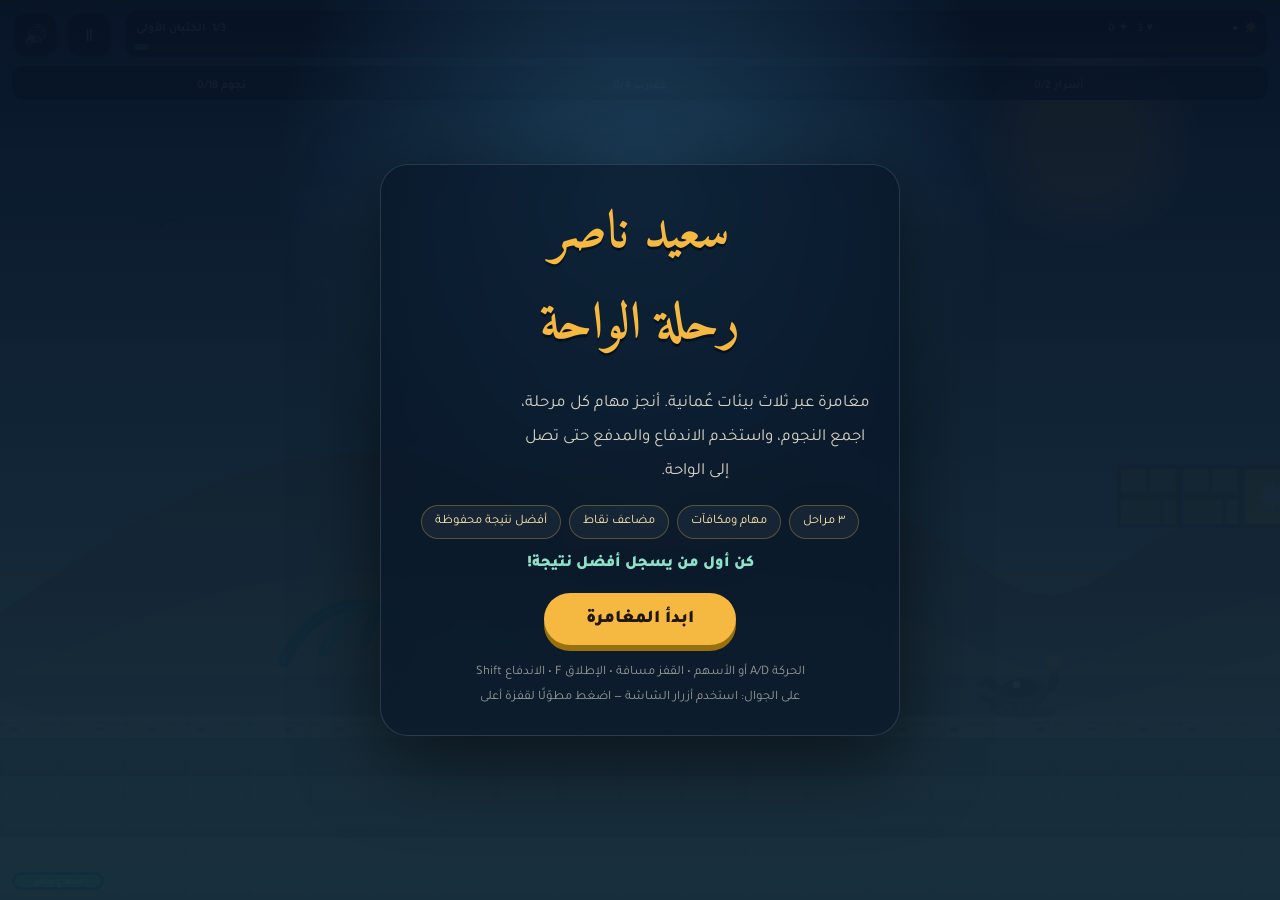
==== index.html @ aca85de4 "Add Saeed Oasis browser game" ====
<!DOCTYPE html>
<html lang="ar" dir="rtl">
<head>
<meta charset="utf-8">
<meta name="viewport" content="width=device-width, initial-scale=1, maximum-scale=1, user-scalable=no, viewport-fit=cover">
<title>سعيد ناصر — رحلة الواحة</title>
<link rel="preconnect" href="https://fonts.googleapis.com">
<link rel="preconnect" href="https://fonts.gstatic.com" crossorigin>
<link href="https://fonts.googleapis.com/css2?family=Amiri:wght@700&family=Tajawal:wght@400;700;900&display=swap" rel="stylesheet">
<style>
  :root{ --ink:#101A33; --gold:#F5B841; --mint:#3FA796; --paper:#F6ECD8; --glass:#0b1930d9; }
  *{box-sizing:border-box;-webkit-tap-highlight-color:transparent;margin:0;padding:0}
  html,body{height:100%;overflow:hidden;background:#070C1A}
  body{font-family:'Tajawal',system-ui,sans-serif;color:var(--paper);user-select:none;touch-action:none}
  #wrap{position:fixed;inset:0}
  canvas{display:block;width:100%;height:100%}

  /* ——— أزرار التحكم فوق الشاشة ——— */
  .pad{position:absolute;inset:auto 0 0 0;height:116px;padding:0 14px max(4px,env(safe-area-inset-bottom));
       display:flex;align-items:center;justify-content:space-between;pointer-events:none}
  .key{pointer-events:auto;width:66px;height:66px;border-radius:50%;
       border:2px solid #ffffff38;background:linear-gradient(145deg,#253453df,#111b32df);backdrop-filter:blur(10px);
       color:var(--paper);font-size:28px;font-weight:900;
       display:flex;align-items:center;justify-content:center;box-shadow:0 6px 0 #0b1226aa}
  .dpad{display:flex;gap:9px;align-items:center}
  .key.jump{width:76px;background:linear-gradient(145deg,#328d78df,#164d46df);font-size:16px}
  .key.fire{background:linear-gradient(145deg,#a94c3fdf,#61251fdf);font-size:22px}
  .key.dash{width:58px;height:58px;background:linear-gradient(145deg,#456faadf,#243a67df);font-size:14px}
  .key.exit{display:none;position:absolute;right:16px;bottom:118px;width:82px;height:46px;
            border-radius:14px;background:#3A2E5Fdd;font-size:16px;font-weight:900}
  .key.exit.show{display:flex}
  .key.on{background:var(--gold);color:#20160A;transform:translateY(4px);box-shadow:none}
  @media (min-width:820px) and (pointer:fine){ .pad{display:none} }

  /* ——— زر الصوت ——— */
  #sound,#pause{position:absolute;top:12px;left:12px;right:auto;z-index:4;
         pointer-events:auto;width:46px;height:46px;border-radius:14px;border:2px solid #ffffff2e;
         background:var(--glass);backdrop-filter:blur(10px);color:var(--paper);font-size:20px;display:flex;align-items:center;justify-content:center}
  #pause{left:66px;font-size:17px}

  /* ——— الشاشات ——— */
  .screen{position:absolute;inset:0;z-index:10;display:flex;flex-direction:column;align-items:center;justify-content:center;
          gap:18px;text-align:center;padding:26px;background:
          radial-gradient(circle at 50% 20%,#26567599,transparent 38%),linear-gradient(180deg,#071224f5,#132d3df7)}
  .screen.hidden{display:none}
  .screen h2{font-family:'Amiri',serif;font-size:clamp(28px,8vw,52px);color:var(--gold);text-shadow:0 3px 0 #0006}
  .screen p{font-size:clamp(14px,4vw,17px);line-height:2;opacity:.88;max-width:40ch}
  .btn{font-family:'Tajawal',sans-serif;font-weight:900;font-size:18px;background:var(--gold);color:#20160A;
       border:none;border-radius:999px;padding:15px 42px;box-shadow:0 6px 0 #99700f}
  .btn:active{transform:translateY(4px);box-shadow:0 2px 0 #99700f}
  .keys{font-size:13px;opacity:.6;line-height:1.9}
  .feature-row{display:flex;gap:8px;flex-wrap:wrap;justify-content:center;max-width:560px}
  .feature{padding:8px 13px;border:1px solid #f5b8414d;background:#ffffff0c;border-radius:999px;font-size:13px;color:#ffe7ad}
  .best{font-weight:900;color:#8de2c7;min-height:22px}
  .screen-card{width:min(92vw,520px);padding:24px;border:1px solid #ffffff20;border-radius:28px;background:#0715269c;box-shadow:0 24px 80px #0008;backdrop-filter:blur(12px)}
  .screen-card>*+*{margin-top:16px}
  @media(max-width:520px){.key{width:60px;height:60px}.key.jump{width:67px}.key.dash{width:51px;height:51px}.dpad{gap:6px}}
</style>
</head>
<body>
<div id="wrap">
  <canvas id="game"></canvas>

  <button id="sound" aria-label="كتم الصوت">🔊</button>
  <button id="pause" aria-label="إيقاف مؤقت">Ⅱ</button>

  <div class="pad">
    <div class="dpad">
      <div class="key" data-k="right">▶</div>
      <div class="key" data-k="left">◀</div>
    </div>
    <div class="dpad">
      <div class="key exit" id="exitBtn">انزل</div>
      <div class="key dash" data-k="dash">اندفاع</div>
      <div class="key fire" data-k="fire">🔥</div>
      <div class="key jump" data-k="jump">قفز</div>
    </div>
  </div>

  <div class="screen" id="titleScreen">
    <div class="screen-card">
      <h2>سعيد ناصر<br>رحلة الواحة</h2>
      <p>مغامرة عبر ثلاث بيئات عُمانية. أنجز مهام كل مرحلة، اجمع النجوم، واستخدم الاندفاع والمدفع حتى تصل إلى الواحة.</p>
      <div class="feature-row"><span class="feature">٣ مراحل</span><span class="feature">مهام ومكافآت</span><span class="feature">مضاعف نقاط</span><span class="feature">أفضل نتيجة محفوظة</span></div>
      <div class="best" id="bestText"></div>
      <button class="btn" id="startBtn">ابدأ المغامرة</button>
      <div class="keys">الحركة A/D أو الأسهم • القفز مسافة • الإطلاق F • الاندفاع Shift<br>على الجوال: استخدم أزرار الشاشة — اضغط مطوّلًا لقفزة أعلى</div>
    </div>
  </div>

  <div class="screen hidden" id="msgScreen">
    <h2 id="msgTitle"></h2>
    <p id="msgText"></p>
    <button class="btn" id="msgBtn"></button>
  </div>
  <div class="screen hidden" id="pauseScreen">
    <div class="screen-card"><h2>استراحة قصيرة</h2><p>توقفت الرحلة، ولن يتحرك شيء حتى تعود.</p><button class="btn" id="resumeBtn">متابعة</button><button class="btn" id="restartBtn">إعادة المرحلة</button></div>
  </div>
</div>

<script>
(() => {
const cvs=document.getElementById('game'), ctx=cvs.getContext('2d');
const TS=32, ROWS=14, WORLD_H=ROWS*TS;      // 448
let DPR=1, CW=0, CH=0, zoom=1, viewW=800, viewH=448, offY=0, CTRL=0, gameH=0;

function resize(){
  DPR=Math.min(devicePixelRatio||1,2);
  CW=innerWidth; CH=innerHeight;
  cvs.width=Math.floor(CW*DPR); cvs.height=Math.floor(CH*DPR);
  const touch = !(matchMedia('(min-width:820px)').matches && matchMedia('(pointer:fine)').matches);
  CTRL = touch ? 112 : 0;                    // شريط أزرار التحكم أسفل الشاشة
  gameH = CH - CTRL;
  zoom=Math.min(gameH/(WORLD_H+16), Math.max(1.0, CW/620));
  viewW=CW/zoom; viewH=gameH/zoom; offY=viewH-WORLD_H;
}
addEventListener('resize',resize); addEventListener('orientationchange',()=>setTimeout(resize,200));
resize();

/* ================= بناء المراحل =================
   قواعد الوصول: من الأرض (صف 11) يمكن بلوغ منصّة سطحها في الصف 8 أو 7.
   أي منصّة في الصفوف 6 فأعلى تُوضع فوق منصّة أدنى تعمل كدرجة.        */
function makeLevel(width, build){
  const g=[]; for(let r=0;r<ROWS;r++) g.push(new Array(width).fill(' '));
  const a={
    ground(x1,x2,top=11){for(let x=x1;x<=x2;x++)for(let y=top;y<ROWS;y++)g[y][x]='X';},
    row(x1,x2,y,c='P'){for(let x=x1;x<=x2;x++)g[y][x]=c;},
    bricks(x1,x2,y){for(let x=x1;x<=x2;x++)g[y][x]='B';},
    mystery(x,y){g[y][x]='Q';},
    coins(x1,x2,y){for(let x=x1;x<=x2;x++)g[y][x]='C';},
    coin(x,y){g[y][x]='C';}, star(x,y){g[y][x]='?';},
    enemy(x,y){g[y][x]='S';}, palm(x,y){g[y][x]='V';},
    block(x,y,c='P'){g[y][x]=c;},
    check(x,y=10){g[y][x]='K';},
    barrier(x,top=6,bot=10){for(let y=top;y<=bot;y++)g[y][x]='W';},
    steps(x,n,dir=1){for(let i=0;i<n;i++)for(let y=10-i;y<=10;y++)g[y][x+i*dir]='P';}
  };
  build(a);
  return g.map(r=>r.join(''));
}
const LEVELS=[];

/* المرحلة ١ — الكثبان الأولى */
LEVELS.push({name:'الكثبان الأولى',sky:['#2B5F8A','#79A9C4','#E9C784'],night:false,data:makeLevel(150,a=>{
  a.ground(0,26); a.ground(30,58); a.ground(62,92); a.ground(96,149);
  a.palm(6,10); a.palm(35,10); a.palm(70,10); a.palm(120,10);
  a.row(9,11,8); a.coins(9,11,7); a.star(10,7);
  a.enemy(16,10); a.enemy(22,10);
  a.coins(27,29,8);
  a.row(38,41,8); a.coins(38,41,7);
  a.row(39,40,5); a.star(39,4); a.coin(40,4);        // فوق المنصّة السفلى
  a.enemy(46,10); a.enemy(53,10);
  a.row(48,50,9); a.coins(48,50,8);
  a.coins(59,61,8);
  a.row(66,68,8); a.coins(66,68,7);
  a.row(72,75,7); a.coins(72,75,6); a.star(74,6);
  a.enemy(79,10); a.enemy(85,10); a.enemy(89,10);
  a.row(81,83,9); a.coins(81,83,8);
  a.coins(93,95,8);
  a.row(100,103,8); a.coins(100,103,7); a.star(102,7);
  a.enemy(108,10); a.enemy(115,10);
  a.row(110,113,7); a.coins(110,113,6);
  a.steps(120,5); a.coins(126,130,7);
  a.enemy(133,10);
  // مربعات قابلة للتفجير ومربعات المفاجآت
  a.bricks(18,19,7); a.mystery(20,7); a.bricks(21,21,7);
  a.mystery(32,7);
  a.bricks(56,57,7); a.mystery(58,7);
  a.mystery(77,7); a.bricks(78,79,7);
  a.bricks(97,98,7); a.mystery(99,7);
  a.mystery(117,7);
  a.bricks(135,136,7); a.mystery(137,7);
  a.check(50); a.check(105);
  a.barrier(44); a.barrier(88);
  a.block(140,10,'F');
})});

/* المرحلة ٢ — سوق الفوانيس */
LEVELS.push({name:'سوق الفوانيس',sky:['#7A3B6A','#C4643F','#F0C489'],night:false,data:makeLevel(160,a=>{
  a.ground(0,20); a.ground(25,40); a.ground(45,53); a.ground(57,78);
  a.ground(83,110); a.ground(115,159);
  a.palm(4,10); a.palm(60,10); a.palm(100,10); a.palm(140,10);
  a.row(6,8,8); a.coins(6,8,7); a.star(7,7);
  a.enemy(13,10); a.enemy(18,10);
  a.row(21,24,8); a.coins(21,24,7);
  a.enemy(30,10); a.enemy(36,10);
  a.row(31,34,8); a.coins(31,34,7);
  a.row(32,33,5); a.star(32,4); a.coin(33,4);
  a.row(41,44,8); a.coins(41,44,7);
  a.enemy(48,10);
  a.row(54,56,8); a.coins(54,56,7);
  a.enemy(61,10); a.enemy(67,10); a.enemy(74,10);
  a.row(63,65,9); a.coins(63,65,8);
  a.row(69,72,7); a.coins(69,72,6); a.star(71,6);
  a.row(79,82,8); a.coins(79,82,7);
  a.enemy(88,10); a.enemy(96,10); a.enemy(104,10);
  a.steps(90,4); a.coins(94,98,7);
  a.row(100,103,7); a.coins(100,103,6);
  a.row(111,114,8); a.coins(111,114,7); a.star(113,7);
  a.enemy(122,10); a.enemy(130,10); a.enemy(138,10);
  a.row(125,128,7); a.coins(125,128,6);
  a.row(133,135,9); a.coins(133,135,8);
  a.steps(142,6); 
  a.bricks(10,11,7); a.mystery(12,7);
  a.mystery(27,7); a.bricks(28,29,7);
  a.bricks(50,51,7); a.mystery(52,7);
  a.mystery(76,7); a.bricks(77,78,7);
  a.bricks(85,86,7); a.mystery(87,7); a.bricks(88,88,7);
  a.mystery(108,7);
  a.bricks(118,119,7); a.mystery(120,7);
  a.mystery(136,7);
  a.check(50); a.check(100);
  a.barrier(17); a.barrier(73); a.barrier(119);
  a.block(152,10,'F');
})});

/* المرحلة ٣ — ليل النجوم */
LEVELS.push({name:'ليل النجوم',sky:['#0E1B3C','#25406E','#4C6E9B'],night:true,data:makeLevel(170,a=>{
  a.ground(0,16); a.ground(21,31); a.ground(36,44); a.ground(48,55);
  a.ground(60,80); a.ground(85,100); a.ground(105,126); a.ground(131,169);
  a.palm(3,10); a.palm(65,10); a.palm(150,10);
  a.row(5,7,8); a.coins(5,7,7); a.star(6,7);
  a.enemy(11,10); a.enemy(14,10);
  a.row(17,20,8); a.coins(17,20,7);
  a.enemy(26,10);
  a.row(32,35,8); a.coins(32,35,7);
  a.row(33,34,5); a.star(33,4); a.coin(34,4);
  a.enemy(39,10); a.enemy(42,10);
  a.row(45,47,8); a.coins(45,47,7);
  a.row(56,59,8); a.coins(56,59,7);
  a.enemy(63,10); a.enemy(70,10); a.enemy(76,10);
  a.row(66,69,7); a.coins(66,69,6); a.star(68,6);
  a.row(72,74,9); a.coins(72,74,8);
  a.row(81,84,8); a.coins(81,84,7);
  a.enemy(89,10); a.enemy(96,10);
  a.row(91,94,7); a.coins(91,94,6); a.star(92,6);
  a.row(101,104,8); a.coins(101,104,7);
  a.enemy(109,10); a.enemy(117,10); a.enemy(123,10);
  a.steps(111,5); a.coins(116,121,7);
  a.row(127,130,8); a.coins(127,130,7); a.star(129,7);
  a.enemy(135,10); a.enemy(142,10); a.enemy(149,10); a.enemy(156,10);
  a.row(137,140,7); a.coins(137,140,6);
  a.row(144,146,9); a.coins(144,146,8);
  a.steps(151,7); 
  a.bricks(8,9,7); a.mystery(10,7);
  a.mystery(23,7); a.bricks(24,25,7);
  a.bricks(37,38,7); a.mystery(39,7);
  a.mystery(52,7);
  a.bricks(61,62,7); a.mystery(63,7); a.bricks(64,64,7);
  a.mystery(87,7); a.bricks(88,89,7);
  a.bricks(107,108,7); a.mystery(109,7);
  a.mystery(133,7); a.bricks(134,135,7);
  a.check(78); a.check(120);
  a.barrier(13); a.barrier(75); a.barrier(126,7,10); a.barrier(147);
  a.block(163,10,'F');
})});

/* ================= الحالة ================= */
let savedBest=0; try{savedBest=Number(localStorage.getItem('saeedOasisBest')||0)}catch(e){}
const state={levelIndex:0,stars:0,score:0,best:savedBest,lives:3,running:false,paused:false,level:null,map:[],mapW:0,cam:0,t:0,shake:0,spawn:null,combo:1,comboT:0,levelCoins:0,enemiesBeat:0,boxesOpened:0,levelStart:0,flash:'',flashT:0};
const player={x:64,y:288,w:20,h:28,vx:0,vy:0,onGround:false,face:1,anim:0,dead:false,win:false,winT:0,invuln:0,power:0,dashCd:0,dashT:0};
let enemies=[],coins=[],flag=null,particles=[],items=[],bullets=[],cars=[],checkpoints=[];
const keys={left:false,right:false,jump:false,fire:false,dash:false}; let jumpHeld=false;

const MISSIONS=[
  {coins:18,enemies:4,boxes:2},
  {coins:22,enemies:6,boxes:3},
  {coins:26,enemies:8,boxes:3}
];
function addPoints(base,label,x=player.x,y=player.y){
  state.combo=state.comboT>0?Math.min(5,state.combo+1):1;
  state.comboT=135;
  const gained=base*state.combo; state.score+=gained; state.best=Math.max(state.best,state.score);
  state.flash='+'+gained+(state.combo>1?'  ×'+state.combo:'')+(label?'  '+label:'');state.flashT=65;
  const col=state.combo>=4?'#8de2c7':'#ffe19a';
  for(let i=0;i<5;i++)particles.push({x,y,vx:(Math.random()-.5)*2.5,vy:-Math.random()*2-1,life:30,col,size:3});
}
function saveBest(){try{localStorage.setItem('saeedOasisBest',String(state.best))}catch(e){} document.getElementById('bestText').textContent=state.best?'أفضل نتيجة: '+state.best.toLocaleString('ar-OM')+' نقطة':'كن أول من يسجل أفضل نتيجة!';}

function loadLevel(i){
  const L=LEVELS[i]; state.level=L;
  if(!state.spawn){state.levelCoins=0;state.enemiesBeat=0;state.boxesOpened=0;state.levelStart=state.t;}
  state.map=L.data.map(r=>r.split('')); state.mapW=state.map[0].length;
  enemies=[];coins=[];particles=[];items=[];bullets=[];cars=[];checkpoints=[];flag=null;
  for(let y=0;y<ROWS;y++)for(let x=0;x<state.mapW;x++){
    const c=state.map[y][x];
    if(c==='C'||c==='?'){coins.push({x:x*TS+16,y:y*TS+16,got:false,ph:Math.random()*6,big:c==='?'});state.map[y][x]=' ';}
    else if(c==='S'){enemies.push({x:x*TS+4,y:y*TS+8,w:24,h:22,vx:-0.85,alive:true,squash:0,ph:Math.random()*6});state.map[y][x]=' ';}
    else if(c==='F'){flag={x:x*TS,y:y*TS};state.map[y][x]=' ';}
    else if(c==='K'){checkpoints.push({x:x*TS,y:y*TS,on:false,ph:0});state.map[y][x]=' ';}
  }
  const sp = state.spawn;
  player.x = sp ? sp.x : 64;
  player.y = sp ? sp.y : 9*TS;
  if(sp) checkpoints.forEach(c=>{ if(c.x<=sp.x) c.on=true; });
  player.vx=0;player.vy=0;player.dead=false;player.win=false;player.invuln=70;
  player.power=0;player.w=20;player.h=28;player.riding=null;player.shootCd=0;player.dashCd=0;player.dashT=0;
  state.cam=Math.max(0,Math.min(state.mapW*TS-viewW, player.x-viewW*0.4)); music.setMood(i);
}

function solidAt(px,py){
  const tx=Math.floor(px/TS), ty=Math.floor(py/TS);
  if(ty<0||ty>=ROWS) return false;
  if(tx<0||tx>=state.mapW) return true;
  const c=state.map[ty][tx]; return c==='X'||c==='P'||c==='B'||c==='Q'||c==='U'||c==='W';
}
function rectSolid(x,y,w,h){
  return [[x,y],[x+w,y],[x,y+h],[x+w,y+h],[x+w/2,y],[x+w/2,y+h],[x,y+h/2],[x+w,y+h/2]]
    .some(p=>solidAt(p[0],p[1]));
}

/* ================= الفيزياء (قفزة أقوى) ================= */
const GRAV=0.58, MAXFALL=13, ACC=0.6, MAXV=4.3, FRICT=0.82, JUMP=-13.2, COYOTE=7;
let coyote=0, jumpBuf=0;

function headBump(){
  const ty=Math.floor((player.y-2)/TS);
  if(ty<0)return;
  const cx=player.x+player.w/2;
  const cand=[Math.floor(cx/TS),Math.floor((player.x+2)/TS),Math.floor((player.x+player.w-2)/TS)];
  const seen=new Set();
  cand.forEach(tx=>{
    if(tx<0||tx>=state.mapW||seen.has(tx))return; seen.add(tx);
    const c=state.map[ty][tx];
    if(c==='B') breakBrick(tx,ty);
    else if(c==='Q') openMystery(tx,ty);
  });
}
function breakBrick(tx,ty){
  state.map[ty][tx]=' ';
  state.stars+=1; state.shake=7; addPoints(35,'كسر جدار',tx*TS+16,ty*TS+16);
  const px=tx*TS+16, py=ty*TS+16;
  for(let i=0;i<16;i++)particles.push({
    x:px+(Math.random()-.5)*22, y:py+(Math.random()-.5)*22,
    vx:(Math.random()-.5)*6, vy:-Math.random()*5-1, life:34,
    col:['#E9C784','#C98F4E','#B4623C','#FFF0B8'][i%4], size:i%3?4:6
  });
  sfx(220,0.09,'square',0.06); setTimeout(()=>sfx(130,0.12,'sawtooth',0.05),40);
}
const GIFTS=['tree','tree','life','car','stars','shield'];
function openMystery(tx,ty){
  state.map[ty][tx]='U';
  state.shake=5;state.boxesOpened++;addPoints(90,'صندوق سري',tx*TS+16,ty*TS);
  const px=tx*TS, py=ty*TS;
  for(let i=0;i<10;i++)particles.push({x:px+16,y:py,vx:(Math.random()-.5)*4,vy:-Math.random()*3-1,life:26,col:'#FFF0B8',size:4});
  const kind = player.power===0 && Math.random()<0.5 ? 'tree' : GIFTS[Math.floor(Math.random()*GIFTS.length)];
  if(kind==='stars'){
    state.stars+=5;
    for(let i=0;i<10;i++)particles.push({x:px+16,y:py,vx:(Math.random()-.5)*5,vy:-Math.random()*5-2,life:36,col:'#F5B841',size:5});
    sfx(980,0.1,'triangle',0.06);
  } else if(kind==='car'){
    cars.push({x:px-12,y:py-44,w:56,h:34,vx:0,vy:-2,onGround:false,face:1,wheel:0,cool:24});
    sfx(300,0.1,'sawtooth',0.06); setTimeout(()=>sfx(420,0.16,'sawtooth',0.05),110);
  } else {
    items.push({kind,x:px+4,y:py-4,w:24,h:26,vx:kind==='tree'?1.1:0,vy:-3,rise:16,ph:0});
    sfx(700,0.12,'triangle',0.06); setTimeout(()=>sfx(1040,0.14,'triangle',0.05),110);
  }
}
function updateItems(){
  items.forEach(it=>{
    it.ph+=0.12;
    if(it.rise>0){ it.y-=1.4; it.rise-=1.4; return; }      // يخرج من المربع
    if(it.kind==='tree'){
      it.vy=Math.min(it.vy+GRAV,MAXFALL); it.x+=it.vx;
      if(rectSolid(it.x,it.y,it.w,it.h)){it.x-=it.vx;it.vx*=-1;}
      it.y+=it.vy;
      if(rectSolid(it.x,it.y,it.w,it.h)){const d=Math.sign(it.vy)||1;
        while(rectSolid(it.x,it.y,it.w,it.h))it.y-=d*0.5; it.vy=0;}
    } else { it.y+=Math.sin(it.ph)*0.6; }                   // يطفو
    if(player.x<it.x+it.w&&player.x+player.w>it.x&&player.y<it.y+it.h&&player.y+player.h>it.y){
      it.dead=true; collect(it.kind);
    }
    if(it.y>WORLD_H+80) it.dead=true;
  });
  items=items.filter(i=>!i.dead);
}
function collect(kind){
  if(kind==='tree'){
    if(player.power===0){ player.y-=8; player.h=34; player.w=22; }
    player.power=1; state.stars+=3;addPoints(120,'قوة النخلة');
    sfx(523,.09,'triangle',.06);setTimeout(()=>sfx(784,.09,'triangle',.06),90);setTimeout(()=>sfx(1046,.16,'triangle',.06),180);
  } else if(kind==='life'){
    state.lives++; state.stars+=3;addPoints(160,'حياة إضافية');
    sfx(880,.12,'triangle',.06);setTimeout(()=>sfx(1170,.2,'triangle',.06),120);
  } else if(kind==='shield'){
    player.invuln=420; state.stars+=3;addPoints(140,'درع النجمة');
    sfx(660,.1,'square',.05);setTimeout(()=>sfx(990,.18,'square',.05),100);
  }
  for(let i=0;i<14;i++)particles.push({x:player.x+player.w/2,y:player.y,vx:(Math.random()-.5)*5,vy:-Math.random()*4-1,life:34,col:'#3FA796',size:5});
}
/* ---- إطلاق النار والمدفع ---- */
const CHARGE_START=22, CHARGE_FULL=50;
function handleShoot(){
  if(player.shootCd>0)player.shootCd--;
  if(!keys.fire){ player.hold=0; return; }
  player.hold=(player.hold||0)+1;

  if(player.hold>=CHARGE_START){                  // شحن المدفع
    if(state.t%3===0){
      const a=Math.random()*6.28, r=26-((player.hold-CHARGE_START)/(CHARGE_FULL-CHARGE_START))*18;
      particles.push({x:player.x+10+Math.cos(a)*r,y:player.y+14+Math.sin(a)*r,
        vx:-Math.cos(a)*1.2,vy:-Math.sin(a)*1.2,life:14,col:'#FFD98A',size:4});
    }
    if(player.hold===CHARGE_FULL){
      const d=player.face;
      bullets.push({x:player.x+10+d*16,y:player.y+(player.riding?14:12),vx:d*7,vy:0,type:'cannon',life:120,ph:0});
      player.hold=0; player.shootCd=10; state.shake=8;
      sfx(120,0.18,'sawtooth',0.08); setTimeout(()=>sfx(70,0.24,'square',0.06),60);
      if(!player.riding) player.vx-=d*2.2;         // ارتداد
    }
    return;
  }
  if(player.shootCd>0)return;
  const d=player.face;
  if(player.riding){
    player.shootCd=9;
    bullets.push({x:player.x+10+d*30,y:player.y+16,vx:d*9.5,vy:0,type:'bolt',life:70,ph:0});
    sfx(520,0.06,'square',0.05);
  } else {
    player.shootCd=player.power>0?13:20;
    bullets.push({x:player.x+10+d*12,y:player.y+10,vx:d*6.2,vy:-2.2,type:'seed',life:120,bounce:3,ph:0});
    sfx(760,0.06,'square',0.045);
  }
}
function explode(cx,cy,R=74){
  state.shake=14;
  for(let i=0;i<26;i++){
    const a=Math.random()*6.28, s=Math.random()*7+1;
    particles.push({x:cx,y:cy,vx:Math.cos(a)*s,vy:Math.sin(a)*s-1,life:34,
      col:['#FFF0B8','#F5B841','#E8574A','#8E5A34'][i%4],size:i%3?5:8});
  }
  const t0=Math.floor((cx-R)/TS), t1=Math.floor((cx+R)/TS);
  const r0=Math.floor((cy-R)/TS), r1=Math.floor((cy+R)/TS);
  for(let ty=Math.max(0,r0);ty<=Math.min(ROWS-1,r1);ty++)
    for(let tx=Math.max(0,t0);tx<=Math.min(state.mapW-1,t1);tx++){
      const c=state.map[ty][tx];
      if(c!=='B'&&c!=='W')continue;
      if(Math.hypot(tx*TS+16-cx,ty*TS+16-cy)>R)continue;
      state.map[ty][tx]=' '; state.stars+=1;
      for(let i=0;i<7;i++)particles.push({x:tx*TS+16,y:ty*TS+16,vx:(Math.random()-.5)*6,vy:-Math.random()*5,
        life:30,col:c==='W'?'#7C8AA6':'#D9A05B',size:5});
    }
  enemies.forEach(e=>{
    if(e.alive&&Math.hypot(e.x+12-cx,e.y+11-cy)<R+14){
      e.alive=false;e.squash=1;state.stars+=2;state.enemiesBeat++;addPoints(130,'إصابة دقيقة',e.x,e.y);boom(e.x+12,e.y+10,'#B4623C');
    }
  });
  sfx(90,0.3,'sawtooth',0.09);
}
function boom(x,y,col){
  for(let i=0;i<9;i++)particles.push({x,y,vx:(Math.random()-.5)*5,vy:-Math.random()*3,life:24,col,size:4});
}
function updateBullets(){
  bullets.forEach(b=>{
    b.ph+=0.3; b.life--;
    if(b.type==='seed'){
      b.vy+=0.34; b.x+=b.vx; b.y+=b.vy;
      if(solidAt(b.x,b.y+5)&&b.vy>0){ b.y-=b.vy; b.vy=-5.4; if(--b.bounce<0)b.dead=true; }
      if(solidAt(b.x+Math.sign(b.vx)*4,b.y)) b.dead=true;
    } else if(b.type==='cannon'){
      b.x+=b.vx;
      if(solidAt(b.x+Math.sign(b.vx)*8,b.y)){ b.dead=true; b.blast=true; }
    } else {
      b.x+=b.vx;
      if(solidAt(b.x,b.y)) b.dead=true;
    }
    const tx=Math.floor(b.x/TS), ty=Math.floor(b.y/TS);
    const inMap = ty>=0&&ty<ROWS&&tx>=0&&tx<state.mapW;
    if(inMap&&state.map[ty][tx]==='B'&&b.type!=='cannon'){ breakBrick(tx,ty); b.dead=true; }
    if(inMap&&state.map[ty][tx]==='W'&&b.type==='bolt'){                 // مدفع السيارة يفتّت الحاجز حجرًا حجرًا
      state.map[ty][tx]=' '; state.stars+=1; state.shake=6; b.dead=true;
      for(let i=0;i<8;i++)particles.push({x:tx*TS+16,y:ty*TS+16,vx:(Math.random()-.5)*5,vy:-Math.random()*4,life:28,col:'#7C8AA6',size:5});
      sfx(150,0.12,'sawtooth',0.06);
    }
    enemies.forEach(e=>{
      if(!e.alive)return;
      if(b.x>e.x&&b.x<e.x+e.w&&b.y>e.y&&b.y<e.y+e.h){
        if(b.type==='cannon'){ b.dead=true; b.blast=true; return; }
        e.alive=false;e.squash=1;b.dead=true;state.stars+=2;state.enemiesBeat++;addPoints(125,'صيد عقرب',e.x,e.y);
        boom(e.x+12,e.y+10,'#B4623C'); sfx(200,0.1,'sawtooth',0.05);
      }
    });
    if(b.life<=0||b.y>WORLD_H+60||b.x<state.cam-200||b.x>state.cam+viewW+200){
      b.dead=true; if(b.type==='cannon')b.blast=true;
    }
    if(b.dead){
      if(b.blast) explode(b.x,b.y);
      else boom(b.x,b.y,b.type==='bolt'?'#FFD98A':'#C98F4E');
    }
  });
  bullets=bullets.filter(b=>!b.dead);
}
function updateCheckpoints(){
  checkpoints.forEach(c=>{
    c.ph+=0.08;
    if(!c.on && Math.abs(player.x+10-(c.x+16))<26 && Math.abs(player.y-c.y)<70){
      c.on=true; state.spawn={x:c.x+4,y:c.y-6}; state.stars+=2;addPoints(180,'فانوس أمان',c.x,c.y);
      for(let i=0;i<16;i++)particles.push({x:c.x+16,y:c.y-40,vx:(Math.random()-.5)*4,vy:-Math.random()*4,life:36,col:'#F5B841',size:5});
      sfx(660,.1,'triangle',.06);setTimeout(()=>sfx(880,.16,'triangle',.06),110);
    }
  });
}

/* ---- السيارة ---- */
function updateCars(){
  cars.forEach(c=>{
    if(c.cool>0)c.cool--;
    if(player.riding===c)return;
    c.vy=Math.min(c.vy+GRAV,MAXFALL); c.y+=c.vy;
    if(rectSolid(c.x,c.y,c.w,c.h)){const d=Math.sign(c.vy)||1;
      while(rectSolid(c.x,c.y,c.w,c.h))c.y-=d*0.5; c.vy=0;}
    if(!player.riding&&c.cool<=0&&!player.dead&&
       player.x<c.x+c.w&&player.x+player.w>c.x&&player.y<c.y+c.h&&player.y+player.h>c.y){
      player.riding=c; c.cool=25; state.shake=5;
      sfx(330,.08,'square',.05);setTimeout(()=>sfx(500,.14,'square',.05),90);
    }
  });
}
function carPhysics(){
  const c=player.riding;
  if(keys.left){c.vx-=0.55;c.face=-1;}
  if(keys.right){c.vx+=0.55;c.face=1;}
  if(!keys.left&&!keys.right)c.vx*=0.9;
  c.vx=Math.max(-6.4,Math.min(6.4,c.vx));
  if(keys.jump&&!jumpHeld&&c.onGround){c.vy=-11.8;c.onGround=false;jumpHeld=true;sfx(240,.1,'sawtooth',.05);}
  if(!keys.jump)jumpHeld=false;
  c.vy=Math.min(c.vy+GRAV,MAXFALL);
  c.x+=c.vx;
  if(rectSolid(c.x,c.y,c.w,c.h)){const d=Math.sign(c.vx)||1;
    while(rectSolid(c.x,c.y,c.w,c.h))c.x-=d*0.5;c.vx=0;}
  c.y+=c.vy;c.onGround=false;
  if(rectSolid(c.x,c.y,c.w,c.h)){const d=Math.sign(c.vy)||1;
    while(rectSolid(c.x,c.y,c.w,c.h))c.y-=d*0.5; if(d>0)c.onGround=true; c.vy=0;}
  if(c.x<0)c.x=0;
  c.wheel+=c.vx*0.16;
  player.x=c.x+c.w/2-player.w/2; player.y=c.y-6; player.face=c.face; player.vx=c.vx;
  if(Math.abs(c.vx)>3&&c.onGround&&state.t%6===0)
    particles.push({x:c.x+(c.face>0?4:c.w-4),y:c.y+c.h-2,vx:-c.face*1.5,vy:-1,life:22,col:'#E9C784',size:4});
  if(c.y>WORLD_H+140){ cars=cars.filter(x=>x!==c); player.riding=null; die(); }
}
function dismount(){
  const c=player.riding; if(!c)return;
  player.riding=null; c.cool=45; c.vx=0;
  player.x=c.x+c.w/2-player.w/2; player.y=c.y-player.h-4; player.vy=-7; player.vx=0;
  sfx(420,.08,'triangle',.05);
}

function update(){
  state.t++; if(state.shake>0.4) state.shake*=0.88;
  if(state.comboT>0)state.comboT--;else state.combo=1;
  if(state.flashT>0)state.flashT--;
  if(player.dashCd>0)player.dashCd--;
  if(player.dashT>0)player.dashT--;

  if(player.dead){
    player.vy=Math.min(player.vy+GRAV,MAXFALL); player.y+=player.vy;
    if(player.y>WORLD_H+320) respawn(); return;
  }
  if(player.win){ player.anim+=0.3; if(state.t-player.winT>90) nextLevel(); return; }

  if(player.riding){ carPhysics(); }
  else {
  if(keys.left){player.vx-=ACC;player.face=-1;}
  if(keys.right){player.vx+=ACC;player.face=1;}
  if(!keys.left&&!keys.right) player.vx*=FRICT;
  player.vx=Math.max(-MAXV,Math.min(MAXV,player.vx));
  if(Math.abs(player.vx)<0.05) player.vx=0;
  if(keys.dash&&player.dashCd<=0){
    player.vx=player.face*9.2;player.dashCd=105;player.dashT=16;player.invuln=Math.max(player.invuln,20);state.shake=4;
    addPoints(30,'اندفاع');sfx(180,.12,'sawtooth',.05);
    for(let i=0;i<12;i++)particles.push({x:player.x-player.face*8,y:player.y+player.h-5,vx:-player.face*(Math.random()*4+1),vy:(Math.random()-.5)*2,life:24,col:'#e9c784',size:4});
  }

  if(keys.jump&&!jumpHeld){jumpBuf=8;jumpHeld=true;}
  if(!keys.jump){jumpHeld=false; if(player.vy<-4.5) player.vy=-4.5;}
  if(jumpBuf>0) jumpBuf--;
  if(coyote>0) coyote--;
  if(jumpBuf>0&&coyote>0){player.vy=JUMP;player.onGround=false;coyote=0;jumpBuf=0;sfx(660,0.09,'square',0.05);}

  player.vy=Math.min(player.vy+GRAV,MAXFALL);

  player.x+=player.vx;
  if(rectSolid(player.x,player.y,player.w,player.h)){
    const d=Math.sign(player.vx)||1;
    while(rectSolid(player.x,player.y,player.w,player.h)) player.x-=d*0.5;
    player.vx=0;
  }
  player.y+=player.vy; player.onGround=false;
  if(rectSolid(player.x,player.y,player.w,player.h)){
    const d=Math.sign(player.vy)||1;
    while(rectSolid(player.x,player.y,player.w,player.h)) player.y-=d*0.5;
    if(d>0){player.onGround=true;coyote=COYOTE;}
    else headBump();
    player.vy=0;
  }
  if(player.x<0)player.x=0;
  if(player.y>WORLD_H+140){die();return;}
  if(player.invuln>0)player.invuln--;
  if(Math.abs(player.vx)>0.4&&player.onGround)player.anim+=0.22; else player.anim*=0.9;
  }
  handleShoot(); updateBullets(); updateCars(); updateCheckpoints();

  coins.forEach(c=>{
    if(c.got)return; c.ph+=0.11;
    if(Math.abs(player.x+player.w/2-c.x)<24&&Math.abs(player.y+player.h/2-c.y)<28){
      c.got=true; state.stars+=c.big?5:1;state.levelCoins++;addPoints(c.big?220:55,c.big?'نجمة نادرة':'نجمة',c.x,c.y);
      for(let i=0;i<(c.big?12:6);i++)particles.push({x:c.x,y:c.y,vx:(Math.random()-.5)*3,vy:-Math.random()*3-1,life:30,col:c.big?'#FFF0B8':'#F5B841'});
      sfx(c.big?980:880,0.08,'triangle',0.05);
    }
  });

  enemies.forEach(e=>{
    if(!e.alive){e.squash++;return;}
    e.ph+=0.15; e.x+=e.vx;
    if(rectSolid(e.x,e.y,e.w,e.h)){e.x-=e.vx;e.vx*=-1;}
    const ahead=e.vx<0?e.x-2:e.x+e.w+2;
    if(!solidAt(ahead,e.y+e.h+4)) e.vx*=-1;
    if(player.x<e.x+e.w&&player.x+player.w>e.x&&player.y<e.y+e.h&&player.y+player.h>e.y){
      if(player.riding){
        e.alive=false;e.squash=1;state.stars+=2;state.enemiesBeat++;addPoints(140,'اندفاع شجاع',e.x,e.y);state.shake=6;
        boom(e.x+12,e.y+10,'#B4623C'); sfx(150,0.12,'sawtooth',0.06);
      } else if(player.vy>1.5&&player.y+player.h<e.y+18){
        e.alive=false;e.squash=1;player.vy=-9.4;state.stars+=2;state.enemiesBeat++;addPoints(120,'قفزة دقيقة',e.x,e.y);state.shake=6;
        for(let i=0;i<10;i++)particles.push({x:e.x+12,y:e.y,vx:(Math.random()-.5)*4,vy:-Math.random()*3,life:26,col:'#B4623C'});
        sfx(180,0.12,'sawtooth',0.06);
      } else if(player.invuln<=0){
        if(player.power>0){
          player.power=0; player.h=28; player.w=20; player.y+=8; player.invuln=100; state.shake=9;
          for(let i=0;i<12;i++)particles.push({x:player.x+10,y:player.y,vx:(Math.random()-.5)*5,vy:-Math.random()*4,life:30,col:'#3FA796',size:4});
          sfx(320,.14,'square',.06);
        } else die();
      }
    }
  });

  if(flag&&player.x+player.w>flag.x+6&&player.y+player.h>flag.y-150){
    const m=MISSIONS[state.levelIndex],done=(state.levelCoins>=m.coins)+(state.enemiesBeat>=m.enemies)+(state.boxesOpened>=m.boxes);
    const speed=Math.max(0,2400-(state.t-state.levelStart)*2);
    player.win=true;player.winT=state.t;state.stars+=10;addPoints(700+done*350+speed,'إنهاء المرحلة');saveBest();
    sfx(523,0.12,'triangle',.06);setTimeout(()=>sfx(659,0.12,'triangle',.06),120);setTimeout(()=>sfx(784,0.24,'triangle',.06),240);
  }

  updateItems();
  particles.forEach(p=>{p.x+=p.vx;p.y+=p.vy;p.vy+=0.16;p.life--;});
  particles=particles.filter(p=>p.life>0);

  const target=player.x-viewW*0.4;
  state.cam+=(Math.max(0,Math.min(state.mapW*TS-viewW,target))-state.cam)*0.12;
}

function die(){player.dead=true;player.vy=-9.5;state.shake=10;sfx(300,.1,'square',.06);setTimeout(()=>sfx(160,.3,'square',.05),110);}
function respawn(){
  state.lives--;
  state.combo=1;state.comboT=0;
  if(state.lives<=0){saveBest();showMsg('انتهت المحاولات','جمعت '+state.stars+' نجمة وسجلت '+state.score.toLocaleString('ar-OM')+' نقطة. أفضل نتيجة: '+state.best.toLocaleString('ar-OM')+'.','ابدأ من جديد',()=>{state.lives=3;state.stars=0;state.score=0;state.levelIndex=0;state.spawn=null;loadLevel(0);hideMsg();});}
  else loadLevel(state.levelIndex);
}
function nextLevel(){
  state.levelIndex++; state.spawn=null;
  if(state.levelIndex>=LEVELS.length){
    saveBest();showMsg('وصلت الواحة!','أضأت الفوانيس الثلاثة وجمعت '+state.stars+' نجمة. نتيجتك النهائية: '+state.score.toLocaleString('ar-OM')+' نقطة.','العب مرة أخرى',()=>{state.lives=3;state.stars=0;state.score=0;state.levelIndex=0;state.spawn=null;loadLevel(0);hideMsg();});
  } else showMsg('المرحلة '+(state.levelIndex+1),'أمامك «'+LEVELS[state.levelIndex].name+'». نقاطك: '+state.score.toLocaleString('ar-OM')+'.','تابع',()=>{loadLevel(state.levelIndex);hideMsg();});
}

/* ================= الرسم ================= */
function drawBG(){
  const L=state.level, top=-offY;
  const g=ctx.createLinearGradient(0,top,0,WORLD_H);
  g.addColorStop(0,L.sky[0]);g.addColorStop(.48,L.sky[1]);g.addColorStop(1,L.sky[2]);
  ctx.fillStyle=g; ctx.fillRect(0,top,viewW,WORLD_H-top);
  if(L.night){
    for(let i=0;i<85;i++){
      const sx=(i*137)%viewW, sy=top+((i*89)%230),r=i%11===0?1.8:1;
      ctx.globalAlpha=.25+.7*Math.abs(Math.sin(state.t*.018+i));ctx.fillStyle=i%9===0?'#ffe9ae':'#fff';ctx.beginPath();ctx.arc(sx,sy,r,0,7);ctx.fill();
    } ctx.globalAlpha=1;
  }
  ctx.save(); ctx.translate(viewW-100,top+72);
  const halo=ctx.createRadialGradient(0,0,8,0,0,58);halo.addColorStop(0,L.night?'#fffbe6':'#fff3b0');halo.addColorStop(.35,L.night?'#f4ebc8':'#ffd26e');halo.addColorStop(1,'#ffffff00');
  ctx.fillStyle=halo;ctx.beginPath();ctx.arc(0,0,58,0,7);ctx.fill();
  ctx.fillStyle=L.night?'#F4EBC8':'#FFE38A'; ctx.beginPath();ctx.arc(0,0,29,0,7);ctx.fill();
  if(L.night){ctx.fillStyle=L.sky[0];ctx.beginPath();ctx.arc(12,-6,26,0,7);ctx.fill();}
  ctx.restore();

  // جبال الحجر البعيدة بطبقتين تمنح المشهد عمقًا حقيقيًا
  const mountain=(speed,base,amp,col)=>{
    const off=-state.cam*speed;ctx.fillStyle=col;ctx.beginPath();ctx.moveTo(-80,WORLD_H);
    for(let x=-80;x<=viewW+100;x+=16){const wx=x-off;const ridge=Math.abs(Math.sin(wx*.0057))*amp+Math.abs(Math.sin(wx*.012))*amp*.35;ctx.lineTo(x,base-ridge);}
    ctx.lineTo(viewW+100,WORLD_H);ctx.closePath();ctx.fill();
  };
  mountain(.12,300,72,L.night?'#172a4b':'#9b7961');
  mountain(.22,335,48,L.night?'#213858':'#b88a64');

  // طيور وصقر يمران ببطء في السماء
  ctx.strokeStyle=L.night?'#dce7ff88':'#493b3477';ctx.lineWidth=1.6;
  for(let i=0;i<4;i++){const bx=((state.t*.18+i*173-state.cam*.05)%(viewW+180))-90,by=top+96+i*23;
    ctx.beginPath();ctx.arc(bx-5,by,6,3.55,5.9);ctx.arc(bx+5,by,6,3.52,5.87);ctx.stroke();}

  const dune=(speed,base,a,col1,col2)=>{
    const off=-state.cam*speed,gd=ctx.createLinearGradient(0,base-a,0,WORLD_H);gd.addColorStop(0,col1);gd.addColorStop(1,col2);ctx.fillStyle=gd;
    ctx.beginPath();ctx.moveTo(-100,WORLD_H);
    for(let x=-100;x<=viewW+100;x+=14){const wx=x-off;ctx.lineTo(x,base+Math.sin(wx*.006)*a+Math.sin(wx*.015)*a*.34);}
    ctx.lineTo(viewW+100,WORLD_H);ctx.closePath();ctx.fill();
  };
  dune(.32,345,28,L.night?'#354c70':'#d7a15f',L.night?'#1d3153':'#b97c42');
  dune(.50,382,22,L.night?'#465d7d':'#edbd76',L.night?'#263d60':'#ca8b47');

  // الواحة تظهر في الأفق كلما اقترب اللاعب من نهاية المرحلة
  const ox=state.mapW*TS-state.cam-250;
  if(ox>-220&&ox<viewW+220){
    ctx.save();ctx.globalAlpha=Math.min(1,Math.max(0,(viewW-ox)/220));
    const water=ctx.createLinearGradient(0,370,0,410);water.addColorStop(0,'#8fe0d7');water.addColorStop(1,'#287f7b');ctx.fillStyle=water;ctx.beginPath();ctx.ellipse(ox,393,100,17,0,0,7);ctx.fill();
    ctx.fillStyle='#dffff5aa';ctx.beginPath();ctx.ellipse(ox-22,389,42,3,0,0,7);ctx.fill();
    ctx.fillStyle=L.night?'#163f3e':'#2b6e4e';for(let i=-2;i<=2;i++){ctx.beginPath();ctx.ellipse(ox+i*32,368-Math.abs(i)*4,18,35,i*.18,0,7);ctx.fill();}
    ctx.restore();
  }
}
function geoTile(px,py){
  ctx.strokeStyle='#00000022';ctx.lineWidth=1.5;
  ctx.beginPath();ctx.moveTo(px+16,py+5);ctx.lineTo(px+27,py+16);ctx.lineTo(px+16,py+27);ctx.lineTo(px+5,py+16);ctx.closePath();ctx.stroke();
  ctx.strokeRect(px+8.5,py+8.5,15,15);
}
function drawMap(){
  const x0=Math.floor(state.cam/TS)-1, x1=x0+Math.ceil(viewW/TS)+2;
  for(let y=0;y<ROWS;y++)for(let x=Math.max(0,x0);x<Math.min(state.mapW,x1);x++){
    const c=state.map[y][x], px=x*TS-state.cam, py=y*TS;
    if(c==='X'){
      const top=(y===0||state.map[y-1][x]!=='X');
      const sg=ctx.createLinearGradient(0,py,0,py+TS);sg.addColorStop(0,state.level.night?'#556789':'#dba45e');sg.addColorStop(1,state.level.night?'#263a60':'#a96935');ctx.fillStyle=sg;ctx.fillRect(px,py,TS,TS);
      if(top){ctx.fillStyle=state.level.night?'#7185a8':'#f0c77f';ctx.beginPath();ctx.moveTo(px,py+7);ctx.quadraticCurveTo(px+10,py+1,px+20,py+5);ctx.quadraticCurveTo(px+27,py+8,px+TS,py+3);ctx.lineTo(px+TS,py+12);ctx.lineTo(px,py+12);ctx.closePath();ctx.fill();
              ctx.fillStyle=state.level.night?'#a1b1cc':'#ffe0a0';ctx.fillRect(px,py+2,TS,2);
              ctx.fillStyle='#6d493099';ctx.beginPath();ctx.ellipse(px+7+(x*13)%19,py+8,2.2,1.2,0,0,7);ctx.fill();}
      ctx.strokeStyle='#0000000d';ctx.strokeRect(px+.5,py+.5,TS-1,TS-1);
    } else if(c==='P'){
      const pg=ctx.createLinearGradient(px,py,px+TS,py+TS);pg.addColorStop(0,'#d18a57');pg.addColorStop(1,'#8f432c');ctx.fillStyle=pg;ctx.fillRect(px,py,TS,TS);
      ctx.fillStyle='#e7a66d';ctx.fillRect(px+2,py+2,TS-4,4);geoTile(px,py);
    } else if(c==='B'){
      ctx.fillStyle='#8E5A34';ctx.fillRect(px,py,TS,TS);
      ctx.fillStyle='#D9A05B';
      ctx.fillRect(px+2,py+2,13,12); ctx.fillRect(px+17,py+2,13,12);
      ctx.fillRect(px+2,py+18,20,12); ctx.fillRect(px+24,py+18,6,12);
      ctx.strokeStyle='#00000022';ctx.strokeRect(px+.5,py+.5,TS-1,TS-1);
    } else if(c==='Q'){
      const pu=2+Math.sin(state.t*.09+px)*1.5;
      ctx.fillStyle='#8E5A1E';ctx.fillRect(px,py,TS,TS);
      ctx.fillStyle='#F5B841';ctx.fillRect(px+2,py+2,TS-4,TS-4);
      ctx.save();ctx.shadowColor='#FFF0B8';ctx.shadowBlur=pu*4;
      ctx.fillStyle='#FFF6DC';star8(px+16,py+16,8,state.t*.03);ctx.fill();ctx.restore();
    } else if(c==='U'){
      ctx.fillStyle='#6B5535';ctx.fillRect(px,py,TS,TS);
      ctx.fillStyle='#7D6540';ctx.fillRect(px+2,py+2,TS-4,TS-4);
      ctx.strokeStyle='#00000030';geoTile(px,py);
    } else if(c==='W'){
      ctx.fillStyle='#4A5670';ctx.fillRect(px,py,TS,TS);
      ctx.fillStyle='#5E6C8A';ctx.fillRect(px+2,py+2,TS-4,TS-4);
      ctx.fillStyle='#7C8AA6';ctx.fillRect(px+4,py+4,TS-8,6);
      ctx.strokeStyle='#2E3648';ctx.lineWidth=2;
      ctx.beginPath();ctx.moveTo(px+6,py+14);ctx.lineTo(px+26,py+14);
      ctx.moveTo(px+16,py+14);ctx.lineTo(px+16,py+28);ctx.stroke();
      ctx.fillStyle='#F5B84166';ctx.fillRect(px+13,py+16,6,3);
    } else if(c==='V') drawPalm(px,py);
  }
}
function drawPalm(px,py){
  ctx.save();
  ctx.fillStyle='#00000026';ctx.beginPath();ctx.ellipse(px+17,py+33,18,4,0,0,7);ctx.fill();
  ctx.strokeStyle='#6f4328';ctx.lineWidth=8;ctx.lineCap='round';ctx.beginPath();ctx.moveTo(px+16,py+34);ctx.quadraticCurveTo(px+8,py+8,px+17,py-15);ctx.stroke();
  ctx.strokeStyle='#b27a48';ctx.lineWidth=3;ctx.beginPath();ctx.moveTo(px+14,py+32);ctx.quadraticCurveTo(px+10,py+7,px+18,py-14);ctx.stroke();
  ctx.strokeStyle='#4e2d1d';ctx.lineWidth=1.2;for(let i=0;i<5;i++){ctx.beginPath();ctx.moveTo(px+10+i*.9,py+26-i*8);ctx.lineTo(px+21+i*.2,py+22-i*8);ctx.stroke();}
  const leaf=state.level.night?'#28604f':'#287a50',light=state.level.night?'#3d7d66':'#48a96f';
  for(let i=-3;i<=3;i++){const ex=px+17+i*21,ey=py-10+Math.abs(i)*5;ctx.strokeStyle=i%2?leaf:light;ctx.lineWidth=6;ctx.beginPath();ctx.moveTo(px+17,py-15);ctx.quadraticCurveTo(px+18+i*13,py-34-Math.abs(i)*2,ex,ey);ctx.stroke();ctx.strokeStyle='#9ad29a55';ctx.lineWidth=1.2;ctx.stroke();}
  ctx.fillStyle='#8d4d2e';[[22,-9],[12,-7],[17,-4]].forEach(d=>{ctx.beginPath();ctx.arc(px+d[0],py+d[1],4,0,7);ctx.fill();});
  ctx.restore();
}
function star8(cx,cy,r,rot){
  ctx.beginPath();
  for(let i=0;i<16;i++){const rad=i%2?r*.45:r,a=rot+i*Math.PI/8,x=cx+Math.cos(a)*rad,y=cy+Math.sin(a)*rad;i?ctx.lineTo(x,y):ctx.moveTo(x,y);}
  ctx.closePath();
}
function drawCoins(){
  coins.forEach(c=>{
    if(c.got)return; const x=c.x-state.cam; if(x<-40||x>viewW+40)return;
    const bob=Math.sin(c.ph)*3;
    ctx.save();ctx.shadowColor='#F5B84188';ctx.shadowBlur=12;
    ctx.fillStyle=c.big?'#FFF0B8':'#F5B841'; star8(x,c.y+bob,c.big?13:9,c.ph*.6); ctx.fill(); ctx.restore();
    ctx.fillStyle='#FFFFFFAA'; star8(x,c.y+bob,c.big?5:3.5,-c.ph*.6); ctx.fill();
  });
}
function drawEnemies(){
  enemies.forEach(e=>{
    const x=e.x-state.cam; if(x<-60||x>viewW+60)return;
    if(!e.alive){ if(e.squash>26)return; ctx.globalAlpha=1-e.squash/26;
      ctx.fillStyle='#8E4A2E';ctx.fillRect(x,e.y+e.h-6,e.w,6);ctx.globalAlpha=1;return;}
    const w=Math.sin(e.ph)*2;
    ctx.save();ctx.translate(x+e.w/2,e.y+e.h/2);ctx.scale(e.vx<0?1:-1,1);
    ctx.fillStyle='#00000030';ctx.beginPath();ctx.ellipse(0,12,16,4,0,0,7);ctx.fill();
    ctx.strokeStyle='#8E4A2E';ctx.lineWidth=5;ctx.lineCap='round';
    ctx.beginPath();ctx.moveTo(8,2);ctx.quadraticCurveTo(18,0,15,-12+w);ctx.stroke();
    ctx.shadowColor='#ffb13c';ctx.shadowBlur=10;ctx.fillStyle='#f2b33d';ctx.beginPath();ctx.arc(15,-14+w,3.5,0,7);ctx.fill();ctx.shadowBlur=0;
    const eg=ctx.createRadialGradient(-4,-2,1,0,2,14);eg.addColorStop(0,'#d77a45');eg.addColorStop(1,'#743821');ctx.fillStyle=eg;ctx.beginPath();ctx.ellipse(0,2,12,8,0,0,7);ctx.fill();
    ctx.fillStyle='#6c321f';ctx.beginPath();ctx.ellipse(-2,0,9,5,0,0,7);ctx.fill();
    ctx.strokeStyle='#8E4A2E';ctx.lineWidth=4;
    ctx.beginPath();ctx.moveTo(-10,4);ctx.lineTo(-17,-2+w*.5);ctx.stroke();
    ctx.beginPath();ctx.moveTo(-10,6);ctx.lineTo(-16,10);ctx.stroke();
    ctx.lineWidth=3;ctx.beginPath();ctx.moveTo(-11,1);ctx.lineTo(-18,-5);ctx.lineTo(-22,-2);ctx.moveTo(-11,4);ctx.lineTo(-18,7);ctx.lineTo(-22,4);ctx.stroke();
    ctx.lineWidth=2.5;
    for(let i=-1;i<=1;i++){ctx.beginPath();ctx.moveTo(i*6,8);ctx.lineTo(i*6+Math.sin(e.ph+i)*3,13);ctx.stroke();}
    ctx.fillStyle='#FFF6DC';ctx.beginPath();ctx.arc(-4,-2,2,0,7);ctx.fill();
    ctx.restore();
  });
}
function drawPlayer(){
  if(player.invuln>0&&player.invuln<=120&&Math.floor(state.t/4)%2===0)return;
  const x=player.x-state.cam+player.w/2, y=player.y+player.h, sw=Math.sin(player.anim)*5;
  if(player.invuln>120){                       // درع النجمة
    ctx.save();ctx.globalAlpha=.35+Math.sin(state.t*.2)*.15;
    ctx.fillStyle='#7FD8FF';ctx.beginPath();ctx.ellipse(x,y-16,20,24,0,0,7);ctx.fill();ctx.restore();
  }
  ctx.save();ctx.translate(x,y);
  const s=player.power>0?1.2:1;
  ctx.scale(player.face*s,s);
  if(player.dead)ctx.rotate(Math.sin(state.t*.3)*.4);
  if(player.onGround){ctx.fillStyle='#00000033';ctx.beginPath();ctx.ellipse(0,2,13,4,0,0,7);ctx.fill();}
  ctx.strokeStyle='#3B3021';ctx.lineWidth=4;ctx.lineCap='round';
  ctx.beginPath();ctx.moveTo(-3,-6);ctx.lineTo(-3+sw*.6,0);ctx.stroke();
  ctx.beginPath();ctx.moveTo(3,-6);ctx.lineTo(3-sw*.6,0);ctx.stroke();
  const cloth=ctx.createLinearGradient(-10,-25,10,-4);cloth.addColorStop(0,'#fffdf3');cloth.addColorStop(.6,'#eadfc7');cloth.addColorStop(1,'#cfc0a5');ctx.fillStyle=cloth;ctx.beginPath();ctx.moveTo(-7,-24);ctx.lineTo(7,-24);ctx.lineTo(10,-4);ctx.lineTo(-10,-4);ctx.closePath();ctx.fill();
  ctx.strokeStyle='#b9a98d';ctx.lineWidth=1;ctx.beginPath();ctx.moveTo(0,-23);ctx.lineTo(0,-8);ctx.stroke();
  ctx.fillStyle='#267e70';ctx.fillRect(-10,-10,20,4);ctx.fillStyle='#f4bd50';ctx.fillRect(-1,-11,4,5);
  ctx.fillStyle='#5b392a';ctx.beginPath();ctx.moveTo(1,-10);ctx.lineTo(8,-9);ctx.lineTo(5,-2);ctx.lineTo(0,-4);ctx.closePath();ctx.fill();
  ctx.strokeStyle='#F6ECD8';ctx.lineWidth=4;ctx.beginPath();ctx.moveTo(5,-22);ctx.lineTo(9,-14+sw*.5);ctx.stroke();
  ctx.strokeStyle='#D9A46B';ctx.lineWidth=3.5;ctx.beginPath();ctx.moveTo(9,-14+sw*.5);ctx.lineTo(11,-10+sw*.5);ctx.stroke();
  const skin=ctx.createRadialGradient(-2,-33,1,1,-30,9);skin.addColorStop(0,'#f0c18c');skin.addColorStop(1,'#b9774c');ctx.fillStyle=skin;ctx.beginPath();ctx.arc(1,-30,7.5,0,7);ctx.fill();
  ctx.fillStyle='#fff';ctx.beginPath();ctx.moveTo(-8,-30);ctx.quadraticCurveTo(1,-42,10,-30);
  ctx.lineTo(9,-20);ctx.lineTo(4,-21);ctx.quadraticCurveTo(6,-28,-8,-27);ctx.closePath();ctx.fill();
  ctx.fillStyle='#101A33';ctx.fillRect(-8,-38,17,3.5);
  ctx.beginPath();ctx.arc(5,-30,1.45,0,7);ctx.fill();ctx.fillStyle='#ffffff';ctx.beginPath();ctx.arc(5.4,-30.5,.45,0,7);ctx.fill();
  if(!player.dead){ctx.strokeStyle='#101A33';ctx.lineWidth=1.4;ctx.beginPath();ctx.arc(3.5,-27,3,.1,1.2);ctx.stroke();}
  ctx.restore();
}
function drawFlag(){
  if(!flag)return; const x=flag.x-state.cam+16, base=flag.y+32;
  if(x<-80||x>viewW+80)return;
  ctx.strokeStyle='#8E7A4A';ctx.lineWidth=5;ctx.beginPath();ctx.moveTo(x,base);ctx.lineTo(x,base-155);ctx.stroke();
  const sway=Math.sin(state.t*.05)*4;
  ctx.save();ctx.translate(x+sway,base-135);
  ctx.shadowColor='#F5B841';ctx.shadowBlur=25;ctx.fillStyle='#F5B841';
  ctx.beginPath();ctx.moveTo(0,-14);ctx.lineTo(14,-2);ctx.lineTo(10,20);ctx.lineTo(-10,20);ctx.lineTo(-14,-2);ctx.closePath();ctx.fill();
  ctx.shadowBlur=0;ctx.strokeStyle='#8E5A1E';ctx.lineWidth=2;
  ctx.beginPath();ctx.moveTo(-14,-2);ctx.lineTo(14,-2);ctx.moveTo(0,-14);ctx.lineTo(0,20);ctx.stroke();
  ctx.fillStyle='#FFF6DC';star8(0,4,5,state.t*.02);ctx.fill();ctx.restore();
}
function drawItems(){
  items.forEach(it=>{
    const x=it.x-state.cam; if(x<-60||x>viewW+60)return;
    const bob=it.rise>0?0:Math.sin(it.ph)*2;
    ctx.save(); ctx.translate(x+12, it.y+it.h+bob);
    if(it.kind==='tree'){                       // نخلة القوة
      ctx.fillStyle='#00000033';ctx.beginPath();ctx.ellipse(0,2,10,3,0,0,7);ctx.fill();
      ctx.strokeStyle='#7A4A2A';ctx.lineWidth=5;ctx.lineCap='round';
      ctx.beginPath();ctx.moveTo(0,0);ctx.lineTo(0,-13);ctx.stroke();
      ctx.strokeStyle='#3FA796';ctx.lineWidth=4;
      for(let i=-2;i<=2;i++){ctx.beginPath();ctx.moveTo(0,-13);
        ctx.quadraticCurveTo(i*8,-22,i*13,-14+Math.abs(i)*2);ctx.stroke();}
      ctx.fillStyle='#F5B841';ctx.beginPath();ctx.arc(4,-11,3,0,7);ctx.fill();
      ctx.beginPath();ctx.arc(-5,-10,3,0,7);ctx.fill();
    } else if(it.kind==='life'){                // فانوس حياة
      ctx.save();ctx.shadowColor='#FF6B6B';ctx.shadowBlur=14;
      ctx.fillStyle='#E4576B';
      ctx.beginPath();ctx.moveTo(0,-24);ctx.lineTo(11,-15);ctx.lineTo(8,-2);ctx.lineTo(-8,-2);ctx.lineTo(-11,-15);ctx.closePath();ctx.fill();
      ctx.restore();
      ctx.fillStyle='#FFF6DC';ctx.font='700 12px Tajawal, sans-serif';ctx.textAlign='center';
      ctx.fillText('♥',0,-9);
    } else {                                    // درع النجمة
      ctx.save();ctx.shadowColor='#7FD8FF';ctx.shadowBlur=16;
      ctx.fillStyle='#7FD8FF';star8(0,-13,12,it.ph);ctx.fill();ctx.restore();
      ctx.fillStyle='#FFFFFFcc';star8(0,-13,5,-it.ph);ctx.fill();
    }
    ctx.restore();
  });
}
function drawCars(){
  cars.forEach(c=>{
    const x=c.x-state.cam; if(x<-120||x>viewW+120)return;
    ctx.save(); ctx.translate(x+c.w/2, c.y+c.h);
    ctx.scale(c.face,1);
    ctx.fillStyle='#00000033';ctx.beginPath();ctx.ellipse(0,2,26,4,0,0,7);ctx.fill();
    // الهيكل
    ctx.fillStyle='#C0392B';
    ctx.beginPath();
    ctx.moveTo(-26,-8); ctx.lineTo(-22,-20); ctx.lineTo(-4,-22); ctx.lineTo(6,-32);
    ctx.lineTo(18,-32); ctx.lineTo(22,-20); ctx.lineTo(27,-16); ctx.lineTo(27,-8);
    ctx.closePath(); ctx.fill();
    ctx.fillStyle='#E8574A';ctx.fillRect(-24,-18,48,6);
    // نافذة
    ctx.fillStyle='#8FD6E8';
    ctx.beginPath();ctx.moveTo(7,-30);ctx.lineTo(17,-30);ctx.lineTo(19,-22);ctx.lineTo(5,-22);ctx.closePath();ctx.fill();
    // فوهة المدفع
    ctx.fillStyle='#3B3021';ctx.fillRect(20,-16,14,5);
    ctx.fillStyle='#F5B841';ctx.fillRect(32,-16,4,5);
    // شريط زخرفي
    ctx.strokeStyle='#F5B841';ctx.lineWidth=2;
    ctx.beginPath();ctx.moveTo(-24,-11);ctx.lineTo(24,-11);ctx.stroke();
    // العجلات
    [-15,14].forEach(wx=>{
      ctx.fillStyle='#2B2B2B';ctx.beginPath();ctx.arc(wx,-4,9,0,7);ctx.fill();
      ctx.save();ctx.translate(wx,-4);ctx.rotate(c.wheel);
      ctx.strokeStyle='#E9C784';ctx.lineWidth=2;
      for(let i=0;i<4;i++){ctx.beginPath();ctx.moveTo(0,0);ctx.lineTo(Math.cos(i*1.57)*6,Math.sin(i*1.57)*6);ctx.stroke();}
      ctx.restore();
    });
    ctx.restore();
    // سعيد داخل السيارة
    if(player.riding===c){
      ctx.save();ctx.translate(x+c.w/2+(c.face>0?6:-6), c.y-4);ctx.scale(c.face,1);
      ctx.fillStyle='#D9A46B';ctx.beginPath();ctx.arc(0,0,7,0,7);ctx.fill();
      ctx.fillStyle='#fff';ctx.beginPath();ctx.moveTo(-8,0);ctx.quadraticCurveTo(0,-12,9,0);
      ctx.lineTo(8,7);ctx.lineTo(-8,6);ctx.closePath();ctx.fill();
      ctx.fillStyle='#101A33';ctx.fillRect(-8,-8,17,3.5);
      ctx.beginPath();ctx.arc(4,0,1.6,0,7);ctx.fill();
      ctx.restore();
    }
  });
}
function drawCheckpoints(){
  checkpoints.forEach(c=>{
    const x=c.x-state.cam+16, base=c.y+32;
    if(x<-60||x>viewW+60)return;
    ctx.strokeStyle='#6B5535';ctx.lineWidth=4;
    ctx.beginPath();ctx.moveTo(x,base);ctx.lineTo(x,base-64);ctx.stroke();
    ctx.strokeStyle='#6B5535';ctx.lineWidth=3;
    ctx.beginPath();ctx.moveTo(x,base-64);ctx.lineTo(x+12,base-64);ctx.stroke();
    ctx.save();ctx.translate(x+12,base-52+(c.on?Math.sin(c.ph)*2:0));
    if(c.on){ctx.shadowColor='#F5B841';ctx.shadowBlur=20;}
    ctx.fillStyle=c.on?'#F5B841':'#4A4436';
    ctx.beginPath();ctx.moveTo(0,-9);ctx.lineTo(8,-3);ctx.lineTo(6,10);ctx.lineTo(-6,10);ctx.lineTo(-8,-3);ctx.closePath();ctx.fill();
    ctx.shadowBlur=0;
    if(c.on){ctx.fillStyle='#FFF6DC';star8(0,2,4,c.ph);ctx.fill();}
    ctx.restore();
  });
}
function drawBullets(){
  bullets.forEach(b=>{
    const x=b.x-state.cam; if(x<-30||x>viewW+30)return;
    ctx.save();
    if(b.type==='cannon'){
      ctx.shadowColor='#E8574A';ctx.shadowBlur=20;
      ctx.fillStyle='#3B3021';
      ctx.beginPath();ctx.ellipse(x,b.y,11,7,0,0,7);ctx.fill();
      ctx.fillStyle='#E8574A';ctx.beginPath();ctx.arc(x+Math.sign(b.vx)*7,b.y,4.5,0,7);ctx.fill();
      ctx.fillStyle='#FFD98A';ctx.beginPath();
      ctx.arc(x-Math.sign(b.vx)*(9+Math.sin(b.ph*3)*3),b.y,4,0,7);ctx.fill();
    } else if(b.type==='bolt'){
      ctx.shadowColor='#F5B841';ctx.shadowBlur=12;
      ctx.fillStyle='#FFD98A';ctx.fillRect(x-Math.sign(b.vx)*9,b.y-2.5,14,5);
    } else {
      ctx.shadowColor='#C98F4E';ctx.shadowBlur=10;
      ctx.fillStyle='#8E5A34';
      ctx.beginPath();ctx.ellipse(x,b.y,6,4.5,b.ph,0,7);ctx.fill();
      ctx.fillStyle='#E9C784';ctx.beginPath();ctx.ellipse(x-1,b.y-1,2.4,1.6,b.ph,0,7);ctx.fill();
    }
    ctx.restore();
  });
}
function drawCharge(){
  const h=player.hold||0;
  if(h<CHARGE_START)return;
  const p=Math.min(1,(h-CHARGE_START)/(CHARGE_FULL-CHARGE_START));
  const x=player.x-state.cam-4, y=player.y-(player.riding?26:16);
  ctx.fillStyle='#101A33cc';ctx.fillRect(x,y,34,7);
  ctx.fillStyle=p>=1?'#E8574A':'#F5B841';ctx.fillRect(x+2,y+2,30*p,3);
  ctx.strokeStyle='#FFF6DC88';ctx.lineWidth=1;ctx.strokeRect(x+.5,y+.5,33,6);
}
function drawParticles(){
  particles.forEach(p=>{const s=p.size||4;
    ctx.globalAlpha=Math.max(0,p.life/34);ctx.fillStyle=p.col;
    ctx.fillRect(p.x-state.cam-s/2,p.y-s/2,s,s);});
  ctx.globalAlpha=1;
}
function drawHUD(){
  ctx.setTransform(DPR,0,0,DPR,0,0);
  const x=Math.min(124,Math.max(108,CW*.29)),y=10,w=Math.max(190,CW-x-12),progress=Math.max(0,Math.min(1,player.x/(state.mapW*TS-TS)));
  ctx.fillStyle='#07182ddd';ctx.beginPath();ctx.roundRect(x,y,w,48,14);ctx.fill();
  ctx.strokeStyle='#f5b84155';ctx.lineWidth=1;ctx.stroke();
  ctx.direction='rtl';ctx.textAlign='right';
  ctx.fillStyle='#F5B841';star8(x+w-17,y+17,7,state.t*.03);ctx.fill();
  ctx.font='900 15px Tajawal, sans-serif';ctx.fillStyle='#fff4d3';ctx.fillText(state.score.toLocaleString('ar-OM'),x+w-30,y+22);
  ctx.font='700 12px Tajawal, sans-serif';ctx.fillStyle='#8de2c7';ctx.fillText('♥ '+state.lives+'   ✦ '+state.stars,x+w-115,y+21);
  ctx.textAlign='left';ctx.fillStyle='#d7e6ef';ctx.fillText((state.levelIndex+1)+'/3  '+state.level.name,x+12,y+21);
  ctx.fillStyle='#ffffff18';ctx.beginPath();ctx.roundRect(x+10,y+34,w-20,6,3);ctx.fill();
  const pg=ctx.createLinearGradient(x,y,x+w,y);pg.addColorStop(0,'#3fa796');pg.addColorStop(1,'#f5b841');ctx.fillStyle=pg;ctx.beginPath();ctx.roundRect(x+10,y+34,(w-20)*progress,6,3);ctx.fill();

  const m=MISSIONS[state.levelIndex],missions=[['نجوم',state.levelCoins,m.coins],['عقارب',state.enemiesBeat,m.enemies],['أسرار',state.boxesOpened,m.boxes]],my=66,mw=CW-24;
  ctx.fillStyle='#07182dc9';ctx.beginPath();ctx.roundRect(12,my,mw,34,12);ctx.fill();ctx.textAlign='center';ctx.font='700 12px Tajawal, sans-serif';
  missions.forEach((q,i)=>{const done=q[1]>=q[2],mx=12+mw*(i+.5)/3;ctx.fillStyle=done?'#8de2c7':'#e9dec7';ctx.fillText((done?'✓ ':'')+q[0]+' '+Math.min(q[1],q[2])+'/'+q[2],mx,my+22);});

  if(state.flashT>0){ctx.globalAlpha=Math.min(1,state.flashT/18);ctx.textAlign='center';ctx.font='900 18px Tajawal, sans-serif';ctx.fillStyle=state.combo>=4?'#8de2c7':'#ffe3a0';ctx.shadowColor='#000';ctx.shadowBlur=10;ctx.fillText(state.flash,CW/2,126+(65-state.flashT)*-.12);ctx.shadowBlur=0;ctx.globalAlpha=1;}
  if(state.comboT>0&&state.combo>1){ctx.textAlign='left';ctx.font='900 13px Tajawal, sans-serif';ctx.fillStyle='#f5b841';ctx.fillText('مضاعف ×'+state.combo,14,124);}
  const dashP=1-player.dashCd/105;ctx.fillStyle='#07182dcc';ctx.beginPath();ctx.roundRect(12,CH-CTRL-28,92,18,9);ctx.fill();ctx.fillStyle=player.dashCd?'#4d6c91':'#50b8a5';ctx.beginPath();ctx.roundRect(15,CH-CTRL-25,86*Math.max(0,dashP),12,6);ctx.fill();ctx.font='700 10px Tajawal, sans-serif';ctx.textAlign='center';ctx.fillStyle='#fff';ctx.fillText(player.dashCd?'شحن الاندفاع':'اندفاع جاهز',58,CH-CTRL-16);
  if(player.win){
    const cy=gameH/2;
    ctx.textAlign='center';ctx.fillStyle='#07182de8';ctx.fillRect(0,cy-58,CW,116);
    ctx.fillStyle='#F5B841';ctx.font='700 40px Amiri, serif';
    ctx.fillText('أُضيء الفانوس!',CW/2,cy+4);ctx.font='700 14px Tajawal, sans-serif';ctx.fillStyle='#fff4d3';ctx.fillText('مكافأة المرحلة أضيفت إلى نقاطك',CW/2,cy+33);
  }
}
function render(){
  exitBtn.classList.toggle('show', !!player.riding);
  ctx.setTransform(DPR,0,0,DPR,0,0);
  ctx.clearRect(0,0,CW,CH);
  ctx.save();
  ctx.setTransform(zoom*DPR,0,0,zoom*DPR,0,0);
  ctx.translate(0,offY);
  if(state.shake>0.5)ctx.translate((Math.random()-.5)*state.shake,(Math.random()-.5)*state.shake);
  drawBG();drawMap();drawCheckpoints();drawFlag();drawCoins();drawItems();drawEnemies();drawCars();
  if(!player.riding)drawPlayer();
  drawBullets();drawParticles();drawCharge();
  ctx.restore();
  if(CTRL>0){                       // شريط أسفل الشاشة لأزرار التحكم
    ctx.setTransform(DPR,0,0,DPR,0,0);
    const g=ctx.createLinearGradient(0,CH-CTRL,0,CH);
    g.addColorStop(0,'#0E1730'); g.addColorStop(1,'#070C1A');
    ctx.fillStyle=g; ctx.fillRect(0,CH-CTRL,CW,CTRL);
    ctx.fillStyle='#F5B84133'; ctx.fillRect(0,CH-CTRL,CW,2);
  }
  drawHUD();
}

/* ================= الصوت والموسيقى ================= */
let AC=null, master=null, musicGain=null, muted=false;
function initAudio(){
  if(AC)return;
  AC=new (window.AudioContext||window.webkitAudioContext)();
  master=AC.createGain();master.gain.value=muted?0:0.9;master.connect(AC.destination);
  musicGain=AC.createGain();musicGain.gain.value=0.16;musicGain.connect(master);
}
function sfx(freq,dur,type,vol){
  if(!AC||muted)return;
  const o=AC.createOscillator(),g=AC.createGain();
  o.type=type||'square';o.frequency.value=freq;g.gain.value=vol||.05;
  o.connect(g);g.connect(master);o.start();
  g.gain.exponentialRampToValueAtTime(.0001,AC.currentTime+dur);o.stop(AC.currentTime+dur);
}

/* لحن على مقام الحجاز — يعمل بحلقة مستمرة */
const music=(()=>{
  const HIJAZ=[293.66,311.13,369.99,392.00,440.00,466.16,523.25,587.33,622.25,739.99]; // ر مي♭ فا# صول لا سي♭ دو ر
  const MEL=[
    [0,1,2,3,2,1,0,-1, 3,4,3,2,1,0,-1,-1, 4,5,6,5,4,3,2,-1, 3,2,1,0,1,0,-1,-1],
    [0,2,3,4,3,2,-1,0, 4,6,5,4,3,2,0,-1, 6,7,6,5,4,3,4,-1, 2,3,2,1,0,-1,0,-1],
    [7,6,5,4,3,2,0,-1, 2,3,4,5,6,7,8,-1, 6,5,4,5,4,3,2,-1, 0,1,2,1,0,-1,-1,-1]
  ];
  let step=0, next=0, timer=null, mood=0, bpm=126;
  function note(f,t,dur,type,vol){
    const o=AC.createOscillator(),g=AC.createGain();
    o.type=type;o.frequency.setValueAtTime(f,t);
    g.gain.setValueAtTime(0.0001,t);
    g.gain.exponentialRampToValueAtTime(vol,t+0.02);
    g.gain.exponentialRampToValueAtTime(0.0001,t+dur);
    o.connect(g);g.connect(musicGain);o.start(t);o.stop(t+dur+0.05);
  }
  function kick(t){
    const o=AC.createOscillator(),g=AC.createGain();
    o.type='sine';o.frequency.setValueAtTime(150,t);o.frequency.exponentialRampToValueAtTime(48,t+0.14);
    g.gain.setValueAtTime(0.5,t);g.gain.exponentialRampToValueAtTime(0.0001,t+0.16);
    o.connect(g);g.connect(musicGain);o.start(t);o.stop(t+0.2);
  }
  function hat(t){
    const o=AC.createOscillator(),g=AC.createGain(),f=AC.createBiquadFilter();
    o.type='square';o.frequency.value=7000;f.type='highpass';f.frequency.value=5000;
    g.gain.setValueAtTime(0.07,t);g.gain.exponentialRampToValueAtTime(0.0001,t+0.05);
    o.connect(f);f.connect(g);g.connect(musicGain);o.start(t);o.stop(t+0.06);
  }
  function schedule(){
    if(!AC)return;
    const spb=60/bpm/2;                    // زمن الخطوة (نصف نبضة)
    while(next < AC.currentTime+0.15){
      const pat=MEL[mood%MEL.length], n=pat[step%pat.length], t=Math.max(next,AC.currentTime+0.02);
      if(n>=0) note(HIJAZ[n],t,spb*1.5,'triangle',0.22);
      if(step%8===0) note(HIJAZ[0]/4,t,spb*3.6,'sawtooth',0.13);      // إيقاع القرار
      if(step%8===4) note(HIJAZ[3]/4,t,spb*3.2,'sawtooth',0.11);
      if(step%4===0) kick(t);
      if(step%2===1) hat(t);
      step++; next=t+spb;
    }
  }
  return {
    start(){ if(!AC)return; if(timer)return; next=AC.currentTime+0.1; timer=setInterval(schedule,40); },
    stop(){ clearInterval(timer); timer=null; },
    setMood(i){ mood=i; bpm=126+i*6; }
  };
})();

document.getElementById('sound').addEventListener('click',e=>{
  muted=!muted; e.currentTarget.textContent=muted?'🔇':'🔊';
  if(master) master.gain.value=muted?0:0.9;
});

/* ================= التحكم ================= */
const kmap={ArrowLeft:'left',ArrowRight:'right',ArrowUp:'jump',' ':'jump',a:'left',d:'right',w:'jump',A:'left',D:'right',W:'jump',
            f:'fire',F:'fire',x:'fire',X:'fire',Control:'fire',ArrowDown:'fire',Shift:'dash',q:'dash',Q:'dash'};
addEventListener('keydown',e=>{
  if(e.key==='Escape'){togglePause();return;}
  if(e.key==='e'||e.key==='E'){ if(player.riding)dismount(); return; }
  const k=kmap[e.key];if(k){keys[k]=true;e.preventDefault();}
});
const exitBtn=document.getElementById('exitBtn');
exitBtn.addEventListener('click',()=>{ if(player.riding)dismount(); });
addEventListener('keyup',e=>{const k=kmap[e.key];if(k){keys[k]=false;e.preventDefault();}});
document.querySelectorAll('.key[data-k]').forEach(el=>{
  const k=el.dataset.k;
  const on=e=>{e.preventDefault();keys[k]=true;el.classList.add('on');};
  const off=e=>{e.preventDefault();keys[k]=false;el.classList.remove('on');};
  el.addEventListener('touchstart',on,{passive:false});
  el.addEventListener('touchend',off,{passive:false});
  el.addEventListener('touchcancel',off,{passive:false});
  el.addEventListener('mousedown',on); addEventListener('mouseup',off);
});
cvs.addEventListener('touchstart',()=>{keys.jump=true;setTimeout(()=>keys.jump=false,150);},{passive:true});

/* ================= الشاشات ================= */
const titleScreen=document.getElementById('titleScreen'),msgScreen=document.getElementById('msgScreen'),pauseScreen=document.getElementById('pauseScreen'),
      msgTitle=document.getElementById('msgTitle'),msgText=document.getElementById('msgText'),msgBtn=document.getElementById('msgBtn');
let msgAction=null;
function showMsg(t,x,b,fn){state.running=false;msgTitle.textContent=t;msgText.textContent=x;msgBtn.textContent=b;msgAction=fn;msgScreen.classList.remove('hidden');}
function hideMsg(){msgScreen.classList.add('hidden');state.running=true;}
function togglePause(force){
  if(!titleScreen.classList.contains('hidden')||!msgScreen.classList.contains('hidden'))return;
  const shouldPause=force===undefined?!state.paused:force;state.paused=shouldPause;state.running=!shouldPause;
  pauseScreen.classList.toggle('hidden',!shouldPause);if(shouldPause)music.stop();else music.start();
  Object.keys(keys).forEach(k=>keys[k]=false);
}
msgBtn.addEventListener('click',()=>{if(msgAction)msgAction();});
document.getElementById('pause').addEventListener('click',()=>togglePause());
document.getElementById('resumeBtn').addEventListener('click',()=>togglePause(false));
document.getElementById('restartBtn').addEventListener('click',()=>{state.paused=false;pauseScreen.classList.add('hidden');state.spawn=null;state.combo=1;state.comboT=0;loadLevel(state.levelIndex);state.running=true;music.start();});
document.getElementById('startBtn').addEventListener('click',()=>{
  titleScreen.classList.add('hidden');
  initAudio(); if(AC.state==='suspended')AC.resume(); music.start();
  state.lives=3;state.stars=0;state.score=0;state.combo=1;state.levelIndex=0;state.spawn=null;loadLevel(0);state.running=true;
});
document.addEventListener('visibilitychange',()=>{if(document.hidden&&state.running)togglePause(true);});

function loop(){ if(state.running)update(); if(state.level)render(); requestAnimationFrame(loop); }
saveBest();loadLevel(0); loop();
})();
</script>
</body>
</html>
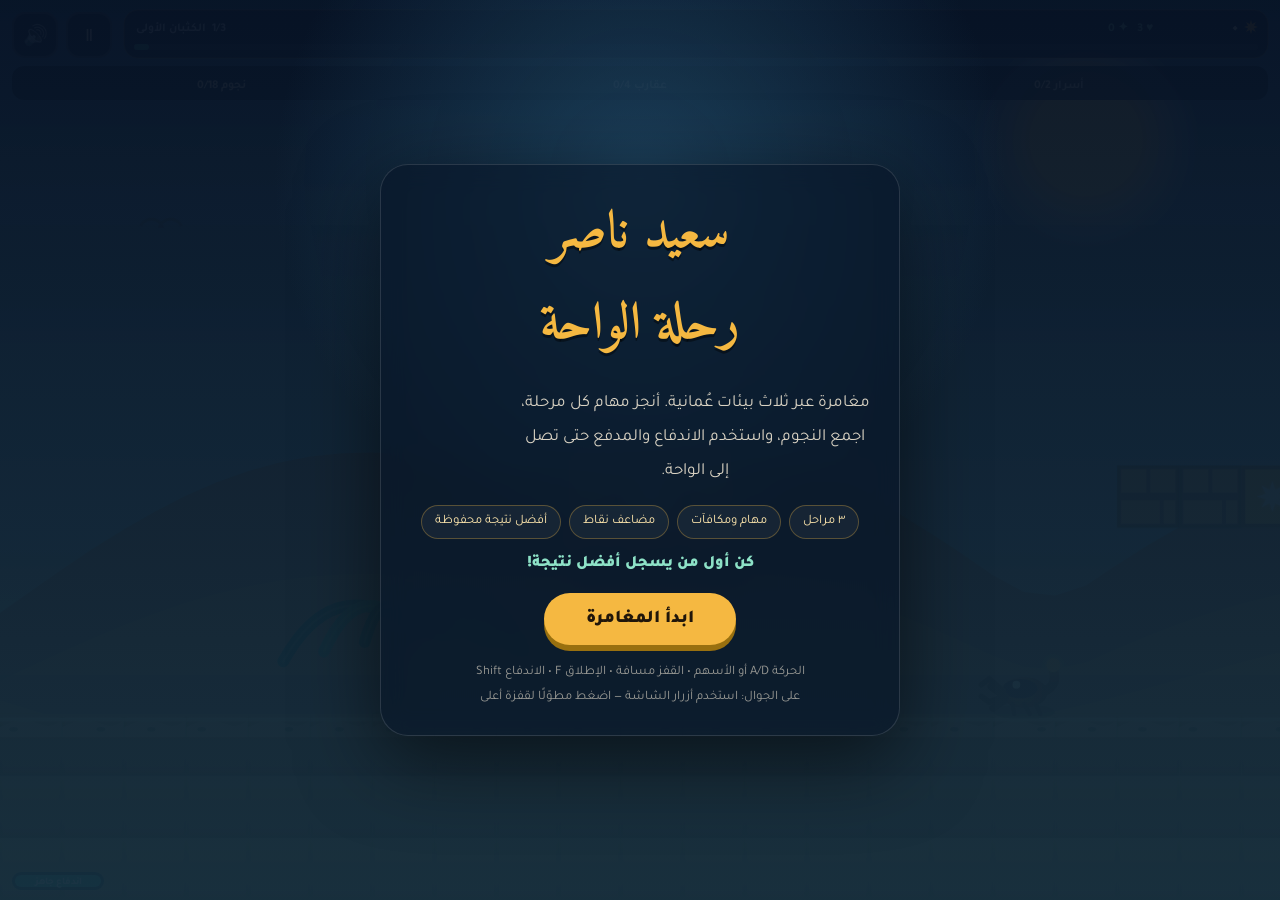
==== commit 93da48b2: "Prepare v1.0 open-source project" ====
--- a/index.html
+++ b/index.html
@@ -3,7 +3,12 @@
 <head>
 <meta charset="utf-8">
 <meta name="viewport" content="width=device-width, initial-scale=1, maximum-scale=1, user-scalable=no, viewport-fit=cover">
+<meta name="description" content="لعبة منصات عربية مفتوحة المصدر مستوحاة من البيئات العُمانية، تعمل على الهاتف والحاسوب.">
+<meta name="author" content="Nasser Alsawaii">
+<meta name="theme-color" content="#071224">
+<meta name="robots" content="index, follow">
 <title>سعيد ناصر — رحلة الواحة</title>
+<link rel="manifest" href="manifest.webmanifest">
 <link rel="preconnect" href="https://fonts.googleapis.com">
 <link rel="preconnect" href="https://fonts.gstatic.com" crossorigin>
 <link href="https://fonts.googleapis.com/css2?family=Amiri:wght@700&family=Tajawal:wght@400;700;900&display=swap" rel="stylesheet">
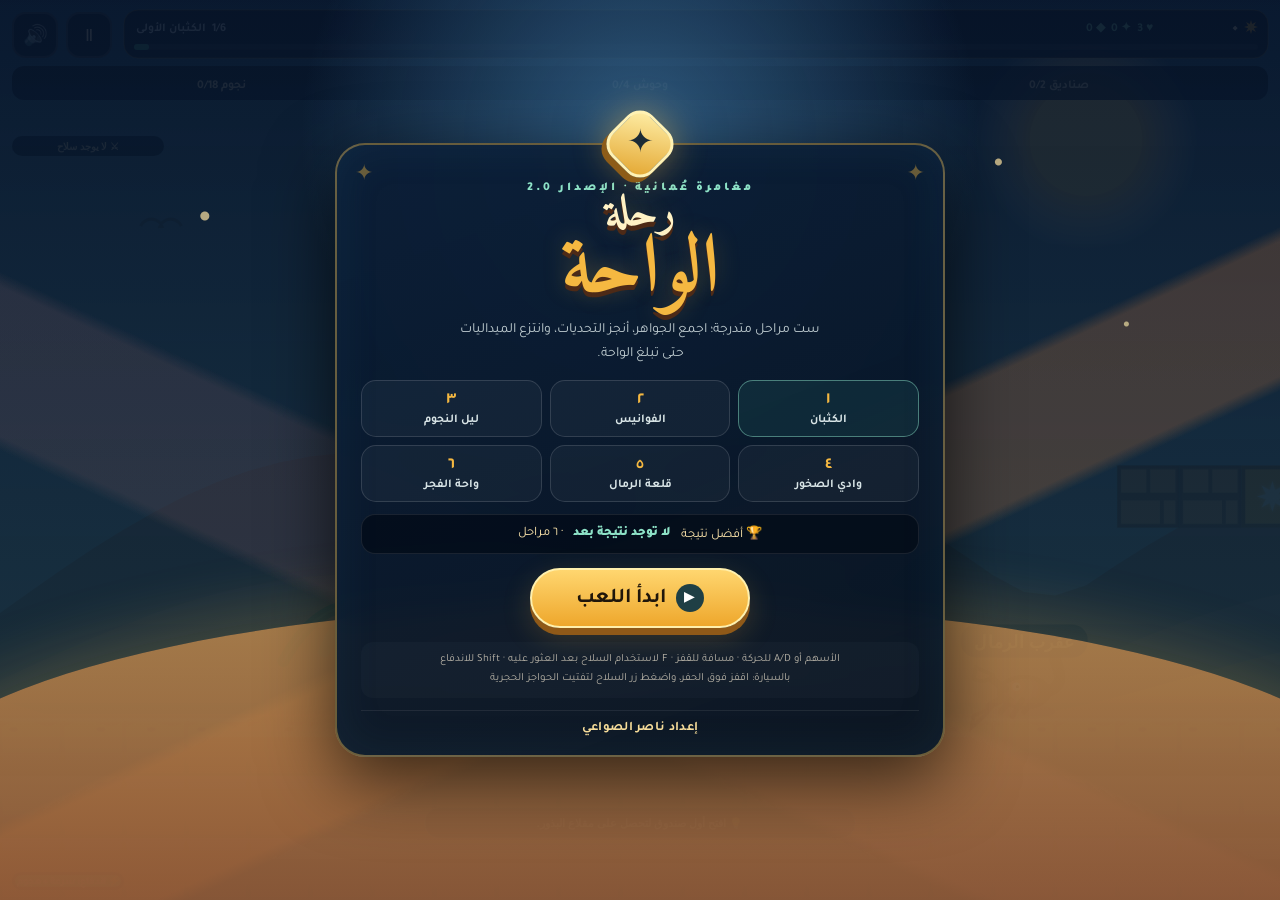
==== commit 79f26d79: "Release v2.0 with six-stage campaign" ====
--- a/index.html
+++ b/index.html
@@ -3,12 +3,7 @@
 <head>
 <meta charset="utf-8">
 <meta name="viewport" content="width=device-width, initial-scale=1, maximum-scale=1, user-scalable=no, viewport-fit=cover">
-<meta name="description" content="لعبة منصات عربية مفتوحة المصدر مستوحاة من البيئات العُمانية، تعمل على الهاتف والحاسوب.">
-<meta name="author" content="Nasser Alsawaii">
-<meta name="theme-color" content="#071224">
-<meta name="robots" content="index, follow">
-<title>سعيد ناصر — رحلة الواحة</title>
-<link rel="manifest" href="manifest.webmanifest">
+<title>رحلة الواحة — لعبة مغامرات عُمانية</title>
 <link rel="preconnect" href="https://fonts.googleapis.com">
 <link rel="preconnect" href="https://fonts.gstatic.com" crossorigin>
 <link href="https://fonts.googleapis.com/css2?family=Amiri:wght@700&family=Tajawal:wght@400;700;900&display=swap" rel="stylesheet">
@@ -29,8 +24,9 @@
        display:flex;align-items:center;justify-content:center;box-shadow:0 6px 0 #0b1226aa}
   .dpad{display:flex;gap:9px;align-items:center}
   .key.jump{width:76px;background:linear-gradient(145deg,#328d78df,#164d46df);font-size:16px}
-  .key.fire{background:linear-gradient(145deg,#a94c3fdf,#61251fdf);font-size:22px}
-  .key.dash{width:58px;height:58px;background:linear-gradient(145deg,#456faadf,#243a67df);font-size:14px}
+  .key.fire{background:linear-gradient(145deg,#a94c3fdf,#61251fdf);font-size:13px;flex-direction:column;line-height:1.05}
+  .key.dash{width:72px;height:62px;background:linear-gradient(145deg,#456faadf,#243a67df);font-size:12px;flex-direction:column;line-height:1.05}
+  .key small{display:block;margin-top:4px;font-size:8px;font-weight:700;color:#fff1bd;white-space:nowrap}
   .key.exit{display:none;position:absolute;right:16px;bottom:118px;width:82px;height:46px;
             border-radius:14px;background:#3A2E5Fdd;font-size:16px;font-weight:900}
   .key.exit.show{display:flex}
@@ -46,7 +42,7 @@
   /* ——— الشاشات ——— */
   .screen{position:absolute;inset:0;z-index:10;display:flex;flex-direction:column;align-items:center;justify-content:center;
           gap:18px;text-align:center;padding:26px;background:
-          radial-gradient(circle at 50% 20%,#26567599,transparent 38%),linear-gradient(180deg,#071224f5,#132d3df7)}
+          radial-gradient(circle at 50% 15%,#3e749fb5,transparent 34%),linear-gradient(180deg,#061226e8,#0d2436ee 65%,#112b36f2)}
   .screen.hidden{display:none}
   .screen h2{font-family:'Amiri',serif;font-size:clamp(28px,8vw,52px);color:var(--gold);text-shadow:0 3px 0 #0006}
   .screen p{font-size:clamp(14px,4vw,17px);line-height:2;opacity:.88;max-width:40ch}
@@ -59,37 +55,112 @@
   .best{font-weight:900;color:#8de2c7;min-height:22px}
   .screen-card{width:min(92vw,520px);padding:24px;border:1px solid #ffffff20;border-radius:28px;background:#0715269c;box-shadow:0 24px 80px #0008;backdrop-filter:blur(12px)}
   .screen-card>*+*{margin-top:16px}
-  @media(max-width:520px){.key{width:60px;height:60px}.key.jump{width:67px}.key.dash{width:51px;height:51px}.dpad{gap:6px}}
+  /* ——— قائمة البداية بأسلوب ألعاب المغامرات ——— */
+  #titleScreen{overflow:hidden;isolation:isolate;padding:18px}
+  #titleScreen::before{content:"";position:absolute;inset:0;z-index:-2;opacity:.7;background:
+      radial-gradient(circle at 16% 24%,#ffe3a1 0 4px,transparent 5px),
+      radial-gradient(circle at 78% 18%,#ffe3a1 0 3px,transparent 4px),
+      radial-gradient(circle at 88% 36%,#ffe3a1 0 2px,transparent 3px),
+      linear-gradient(155deg,transparent 55%,#b86e3a66 56% 65%,transparent 66%),
+      linear-gradient(205deg,transparent 58%,#654d5666 59% 69%,transparent 70%)}
+  #titleScreen::after{content:"";position:absolute;z-index:-1;left:-8%;right:-8%;bottom:-10%;height:43%;
+      border-radius:50% 50% 0 0;background:linear-gradient(180deg,#d99a52bb,#8b4e31dd);box-shadow:0 -20px 60px #f4bd5030}
+  .game-menu{position:relative;width:min(94vw,610px);padding:22px 24px 18px;border:2px solid #f6c65e66;border-radius:30px;
+      background:linear-gradient(160deg,#0b1e37f2,#071321f5);box-shadow:0 22px 70px #000a,inset 0 0 45px #3f7ba51c;backdrop-filter:blur(14px)}
+  .game-menu::before,.game-menu::after{content:"✦";position:absolute;top:15px;color:#f5b84166;font-size:22px}
+  .game-menu::before{right:18px}.game-menu::after{left:18px}
+  .logo-mark{width:58px;height:58px;margin:-52px auto 8px;border-radius:18px;display:grid;place-items:center;
+      color:#1c2b35;font-size:32px;background:linear-gradient(145deg,#fff0aa,#e3a52e);border:3px solid #fff2b4;
+      box-shadow:0 7px 0 #8d5c18,0 0 35px #f5b84170;transform:rotate(45deg)}
+  .logo-mark span{transform:rotate(-45deg);display:block}
+  .eyebrow{font-size:12px;letter-spacing:3px;color:#8de2c7;font-weight:900;margin-top:8px}
+  .game-menu h2{margin:0!important;line-height:.9;font-family:'Amiri',serif;text-shadow:0 5px 0 #4d2a17,0 0 25px #f5b84145}
+  .game-menu h2 span{display:block;font-size:clamp(30px,7vw,44px);color:#fff2c6}
+  .game-menu h2 strong{display:block;font-size:clamp(54px,13vw,82px);color:#f5b841;font-weight:700}
+  .tagline{margin:10px auto!important;line-height:1.7!important;font-size:14px!important;color:#d8e4e6;max-width:46ch!important}
+  .stage-path{display:grid;grid-template-columns:repeat(3,1fr);gap:8px;margin:14px 0 12px!important;direction:rtl}
+  .stage{position:relative;padding:10px 6px 9px;border-radius:15px;border:1px solid #ffffff22;background:#ffffff0a;color:#d8e4e6;font-size:12px;font-weight:700}
+  .stage b{display:block;color:#f5b841;font-size:17px;margin-bottom:2px}.stage.active{border-color:#8de2c777;background:#3fa7961f}
+  .score-panel{display:flex;align-items:center;justify-content:center;gap:10px;min-height:40px;padding:8px 14px;border-radius:14px;
+      background:#020a14a8;border:1px solid #ffffff17;color:#ffe7ad;font-size:13px}
+  .best{min-height:auto;color:#8de2c7}
+  .btn.play{display:inline-flex;align-items:center;justify-content:center;gap:10px;min-width:220px;margin-top:14px!important;
+      font-size:21px;padding:14px 34px;background:linear-gradient(180deg,#ffd66f,#eea72c);border:2px solid #fff0ad;
+      box-shadow:0 7px 0 #8f5918,0 10px 30px #f5b84130;cursor:pointer}
+  .btn.play span{width:28px;height:28px;display:grid;place-items:center;border-radius:50%;background:#1f3f45;color:#fff;font-size:13px;padding-right:2px}
+  .title-actions{display:flex;gap:10px;justify-content:center;align-items:center;flex-wrap:wrap;margin-top:14px!important}
+  .title-actions .btn.play{margin-top:0!important}
+  .btn.secondary{background:#17344b;color:#fff1c8;border:1px solid #f5b84166;box-shadow:0 5px 0 #07111e;padding:12px 22px;font-size:14px}
+  .btn.secondary.hidden{display:none}
+  .game-menu .keys{margin-top:14px!important;padding:9px 12px;border-radius:12px;background:#ffffff08;font-size:11px;opacity:.72;line-height:1.7}
+  .creator{margin-top:12px!important;padding-top:10px;border-top:1px solid #ffffff14;color:#f7dd9a;font-size:13px;font-weight:700;letter-spacing:.3px}
+  /* دليل قدرات سريع قبل بداية اللعب */
+  .guide-card{width:min(94vw,650px);padding:24px;border:2px solid #f5b84166;border-radius:28px;background:linear-gradient(155deg,#0b1f37f5,#07121ff8);box-shadow:0 25px 80px #000b}
+  .guide-card h2{margin-bottom:5px}.guide-intro{margin:0 auto 16px!important;font-size:14px!important;color:#cfdee4}
+  .ability-grid{display:grid;grid-template-columns:repeat(3,1fr);gap:10px;direction:rtl}
+  .ability{position:relative;padding:16px 10px 14px;border-radius:18px;background:#ffffff0b;border:1px solid #ffffff1d;min-height:145px}
+  .ability.hot{background:#a6423225;border-color:#ff8f7070}.ability.fast{background:#396ea32b;border-color:#77b5ff70}
+  .ability-icon{width:52px;height:52px;margin:0 auto 9px;display:grid;place-items:center;border-radius:16px;background:#07111e;border:1px solid #ffffff20;font-size:27px}
+  .ability b{display:block;color:#ffe29a;font-size:16px;margin-bottom:5px}.ability p{font-size:12px!important;line-height:1.6!important;color:#e3e8e5;opacity:.9!important}
+  .hold-pill{display:inline-block;margin-top:7px;padding:4px 9px;border-radius:99px;background:#e8574a;color:#fff;font-size:10px;font-weight:900;animation:pulseHold 1.1s ease-in-out infinite}
+  @keyframes pulseHold{50%{transform:scale(1.07);box-shadow:0 0 15px #e8574a88}}
+  .guide-card .btn{margin-top:17px}
+  @media(max-width:590px){.ability-grid{grid-template-columns:1fr}.ability{min-height:0;display:grid;grid-template-columns:48px 1fr;column-gap:10px;text-align:right;padding:10px 12px}.ability-icon{width:44px;height:44px;grid-row:1/4;margin:0}.ability b{margin:1px 0 2px}.ability p{max-width:none!important}.hold-pill{justify-self:start;margin-top:4px}.guide-card{padding:18px}.guide-card h2{font-size:30px}.guide-intro{margin-bottom:10px!important}}
+  @media(max-height:670px){.game-menu{padding:15px 20px 12px}.logo-mark{width:48px;height:48px;margin:-39px auto 4px}.tagline{display:none}.stage-path{margin:8px 0!important}.game-menu .keys{margin-top:9px!important}.creator{margin-top:8px!important}}
+  @media(max-width:520px){.key{width:58px;height:58px}.key.jump{width:64px}.key.dash{width:66px;height:56px}.dpad{gap:5px}.pad{padding-inline:9px}}
 </style>
 </head>
 <body>
 <div id="wrap">
   <canvas id="game"></canvas>
+  <output id="qaReport" hidden aria-hidden="true"></output>
 
   <button id="sound" aria-label="كتم الصوت">🔊</button>
   <button id="pause" aria-label="إيقاف مؤقت">Ⅱ</button>
 
   <div class="pad">
     <div class="dpad">
-      <div class="key" data-k="right">▶</div>
-      <div class="key" data-k="left">◀</div>
+      <button type="button" class="key" data-k="right" aria-label="التحرك يمينًا">▶</button>
+      <button type="button" class="key" data-k="left" aria-label="التحرك يسارًا">◀</button>
     </div>
     <div class="dpad">
-      <div class="key exit" id="exitBtn">انزل</div>
-      <div class="key dash" data-k="dash">اندفاع</div>
-      <div class="key fire" data-k="fire">🔥</div>
-      <div class="key jump" data-k="jump">قفز</div>
+      <button type="button" class="key exit" id="exitBtn">غادر السيارة</button>
+      <button type="button" class="key dash" data-k="dash" aria-label="الاندفاع">اندفاع<small>سرعة + هجوم</small></button>
+      <button type="button" class="key fire" data-k="fire" aria-label="استخدام السلاح"><span id="fireLabel">سلاح</span><small id="fireHint">افتح صندوقًا</small></button>
+      <button type="button" class="key jump" data-k="jump" aria-label="القفز">قفز</button>
     </div>
   </div>
 
   <div class="screen" id="titleScreen">
-    <div class="screen-card">
-      <h2>سعيد ناصر<br>رحلة الواحة</h2>
-      <p>مغامرة عبر ثلاث بيئات عُمانية. أنجز مهام كل مرحلة، اجمع النجوم، واستخدم الاندفاع والمدفع حتى تصل إلى الواحة.</p>
-      <div class="feature-row"><span class="feature">٣ مراحل</span><span class="feature">مهام ومكافآت</span><span class="feature">مضاعف نقاط</span><span class="feature">أفضل نتيجة محفوظة</span></div>
-      <div class="best" id="bestText"></div>
-      <button class="btn" id="startBtn">ابدأ المغامرة</button>
-      <div class="keys">الحركة A/D أو الأسهم • القفز مسافة • الإطلاق F • الاندفاع Shift<br>على الجوال: استخدم أزرار الشاشة — اضغط مطوّلًا لقفزة أعلى</div>
+    <div class="game-menu">
+      <div class="logo-mark" aria-hidden="true"><span>✦</span></div>
+      <div class="eyebrow">مغامرة عُمانية · الإصدار 2.0</div>
+      <h2><span>رحلة</span><strong>الواحة</strong></h2>
+      <p class="tagline">ست مراحل متدرجة؛ اجمع الجواهر، أنجز التحديات، وانتزع الميداليات حتى تبلغ الواحة.</p>
+      <div class="stage-path" aria-label="مراحل اللعبة">
+        <div class="stage active"><b>١</b>الكثبان</div><div class="stage"><b>٢</b>الفوانيس</div><div class="stage"><b>٣</b>ليل النجوم</div>
+        <div class="stage"><b>٤</b>وادي الصخور</div><div class="stage"><b>٥</b>قلعة الرمال</div><div class="stage"><b>٦</b>واحة الفجر</div>
+      </div>
+      <div class="score-panel"><span>🏆 أفضل نتيجة</span><div class="best" id="bestText"></div><span id="progressText"></span></div>
+      <div class="title-actions">
+        <button class="btn play" id="startBtn"><span>▶</span><b id="startLabel">ابدأ اللعب</b></button>
+        <button class="btn secondary hidden" id="newGameBtn">رحلة جديدة</button>
+      </div>
+      <div class="keys">الأسهم أو A/D للحركة · مسافة للقفز · F لاستخدام السلاح بعد العثور عليه · Shift للاندفاع<br>بالسيارة: اقفز فوق الحفر، واضغط زر السلاح لتفتيت الحواجز الحجرية</div>
+      <div class="creator">إعداد ناصر الصواعي</div>
+    </div>
+  </div>
+
+  <div class="screen hidden" id="guideScreen">
+    <div class="guide-card">
+      <h2>قبل الانطلاق</h2>
+      <p class="guide-intro">تعلم كل مهارة عند ظهورها داخل المرحلة</p>
+      <div class="ability-grid">
+        <div class="ability fast"><div class="ability-icon">⚡</div><b>الاندفاع</b><p>سرعة مفاجئة لعبور الحفر وهزيمة الوحوش عند الاصطدام بها.</p></div>
+        <div class="ability hot"><div class="ability-icon">🔥</div><b>أسلحة متدرجة</b><p>افتح صندوقًا لتحصل على سلاح المرحلة. يظهر المدفع في المرحلتين الخامسة والسادسة؛ اضغط زر المدفع مرة واحدة ليطلق ويفجّر الحاجز.</p><span class="hold-pill">المدفع: ضغطة واحدة</span></div>
+        <div class="ability"><div class="ability-icon">↥</div><b>قفزة أعلى</b><p>استمر في ضغط القفز قليلًا للوصول إلى المنصات المرتفعة.</p></div>
+      </div>
+      <button class="btn play" id="guideBtn"><span>▶</span>انطلق الآن</button>
     </div>
   </div>
 
@@ -133,7 +204,8 @@
     bricks(x1,x2,y){for(let x=x1;x<=x2;x++)g[y][x]='B';},
     mystery(x,y){g[y][x]='Q';},
     coins(x1,x2,y){for(let x=x1;x<=x2;x++)g[y][x]='C';},
-    coin(x,y){g[y][x]='C';}, star(x,y){g[y][x]='?';},
+    coin(x,y){g[y][x]='C';}, star(x,y){g[y][x]='?';}, gem(x,y){g[y][x]='G';},
+    carpet(x,y){g[y][x]='R';}, warp(x,y){g[y][x]='O';},
     enemy(x,y){g[y][x]='S';}, palm(x,y){g[y][x]='V';},
     block(x,y,c='P'){g[y][x]=c;},
     check(x,y=10){g[y][x]='K';},
@@ -149,7 +221,7 @@
 LEVELS.push({name:'الكثبان الأولى',sky:['#2B5F8A','#79A9C4','#E9C784'],night:false,data:makeLevel(150,a=>{
   a.ground(0,26); a.ground(30,58); a.ground(62,92); a.ground(96,149);
   a.palm(6,10); a.palm(35,10); a.palm(70,10); a.palm(120,10);
-  a.row(9,11,8); a.coins(9,11,7); a.star(10,7);
+  a.row(9,11,8); a.coins(9,11,7); a.star(10,7); a.gem(10,6);
   a.enemy(16,10); a.enemy(22,10);
   a.coins(27,29,8);
   a.row(38,41,8); a.coins(38,41,7);
@@ -158,11 +230,11 @@
   a.row(48,50,9); a.coins(48,50,8);
   a.coins(59,61,8);
   a.row(66,68,8); a.coins(66,68,7);
-  a.row(72,75,7); a.coins(72,75,6); a.star(74,6);
+  a.row(72,75,7); a.coins(72,75,6); a.star(74,6); a.gem(74,5);
   a.enemy(79,10); a.enemy(85,10); a.enemy(89,10);
   a.row(81,83,9); a.coins(81,83,8);
   a.coins(93,95,8);
-  a.row(100,103,8); a.coins(100,103,7); a.star(102,7);
+  a.row(100,103,8); a.coins(100,103,7); a.star(102,7); a.gem(102,6);
   a.enemy(108,10); a.enemy(115,10);
   a.row(110,113,7); a.coins(110,113,6);
   a.steps(120,5); a.coins(126,130,7);
@@ -185,23 +257,24 @@
   a.ground(0,20); a.ground(25,40); a.ground(45,53); a.ground(57,78);
   a.ground(83,110); a.ground(115,159);
   a.palm(4,10); a.palm(60,10); a.palm(100,10); a.palm(140,10);
-  a.row(6,8,8); a.coins(6,8,7); a.star(7,7);
+  a.row(6,8,8); a.coins(6,8,7); a.star(7,7); a.gem(7,6);
   a.enemy(13,10); a.enemy(18,10);
   a.row(21,24,8); a.coins(21,24,7);
   a.enemy(30,10); a.enemy(36,10);
   a.row(31,34,8); a.coins(31,34,7);
   a.row(32,33,5); a.star(32,4); a.coin(33,4);
+  a.warp(34,4);
   a.row(41,44,8); a.coins(41,44,7);
   a.enemy(48,10);
   a.row(54,56,8); a.coins(54,56,7);
   a.enemy(61,10); a.enemy(67,10); a.enemy(74,10);
   a.row(63,65,9); a.coins(63,65,8);
-  a.row(69,72,7); a.coins(69,72,6); a.star(71,6);
+  a.row(69,72,7); a.coins(69,72,6); a.star(71,6); a.gem(71,5);
   a.row(79,82,8); a.coins(79,82,7);
   a.enemy(88,10); a.enemy(96,10); a.enemy(104,10);
   a.steps(90,4); a.coins(94,98,7);
   a.row(100,103,7); a.coins(100,103,6);
-  a.row(111,114,8); a.coins(111,114,7); a.star(113,7);
+  a.row(111,114,8); a.coins(111,114,7); a.star(113,7); a.gem(113,6);
   a.enemy(122,10); a.enemy(130,10); a.enemy(138,10);
   a.row(125,128,7); a.coins(125,128,6);
   a.row(133,135,9); a.coins(133,135,8);
@@ -224,7 +297,7 @@
   a.ground(0,16); a.ground(21,31); a.ground(36,44); a.ground(48,55);
   a.ground(60,80); a.ground(85,100); a.ground(105,126); a.ground(131,169);
   a.palm(3,10); a.palm(65,10); a.palm(150,10);
-  a.row(5,7,8); a.coins(5,7,7); a.star(6,7);
+  a.row(5,7,8); a.coins(5,7,7); a.star(6,7); a.gem(6,6);
   a.enemy(11,10); a.enemy(14,10);
   a.row(17,20,8); a.coins(17,20,7);
   a.enemy(26,10);
@@ -237,12 +310,13 @@
   a.row(66,69,7); a.coins(66,69,6); a.star(68,6);
   a.row(72,74,9); a.coins(72,74,8);
   a.row(81,84,8); a.coins(81,84,7);
+  a.carpet(82,6);
   a.enemy(89,10); a.enemy(96,10);
-  a.row(91,94,7); a.coins(91,94,6); a.star(92,6);
+  a.row(91,94,7); a.coins(91,94,6); a.star(92,6); a.gem(92,5);
   a.row(101,104,8); a.coins(101,104,7);
   a.enemy(109,10); a.enemy(117,10); a.enemy(123,10);
   a.steps(111,5); a.coins(116,121,7);
-  a.row(127,130,8); a.coins(127,130,7); a.star(129,7);
+  a.row(127,130,8); a.coins(127,130,7); a.star(129,7); a.gem(129,6);
   a.enemy(135,10); a.enemy(142,10); a.enemy(149,10); a.enemy(156,10);
   a.row(137,140,7); a.coins(137,140,6);
   a.row(144,146,9); a.coins(144,146,8);
@@ -260,37 +334,158 @@
   a.block(163,10,'F');
 })});
 
+/* المرحلة ٤ — وادي الصخور */
+LEVELS.push({name:'وادي الصخور',sky:['#263D53','#8C6A58','#D9A35F'],night:false,data:makeLevel(175,a=>{
+  a.ground(0,24);a.ground(29,52);a.ground(57,84);a.ground(89,115);a.ground(120,147);a.ground(152,174);
+  a.palm(4,10);a.palm(73,10);a.palm(132,10);
+  a.row(7,10,8);a.coins(7,10,7);a.gem(9,6);a.enemy(15,10);a.enemy(21,10);
+  a.row(25,28,9);a.coins(25,28,8);a.enemy(34,10);a.enemy(41,10);
+  a.row(44,48,7);a.coins(44,48,6);a.star(46,5);a.gem(48,6);
+  a.row(53,56,8);a.coins(53,56,7);a.enemy(62,10);a.enemy(69,10);a.enemy(78,10);
+  a.steps(82,5);a.coins(86,90,6);a.row(92,96,6);a.gem(94,5);
+  a.warp(96,5);
+  a.enemy(99,10);a.enemy(108,10);a.row(104,108,8);a.coins(104,108,7);
+  a.row(116,119,9);a.coins(116,119,8);a.enemy(125,10);a.enemy(134,10);
+  a.row(130,134,7);a.coins(130,134,6);a.star(132,5);
+  a.steps(145,5);a.coins(148,153,6);a.enemy(158,10);a.enemy(165,10);
+  [12,36,59,80,101,123,143,160].forEach((x,j)=>{a.mystery(x,j%2?6:7);if(j%2===0)a.bricks(x-2,x-1,7);});
+  a.check(58);a.check(118);a.barrier(38);a.barrier(97);a.barrier(146);a.block(169,10,'F');
+})});
+
+/* المرحلة ٥ — قلعة الرمال */
+LEVELS.push({name:'قلعة الرمال',sky:['#341D3C','#8A4660','#E3A86C'],night:true,data:makeLevel(182,a=>{
+  a.ground(0,20);a.ground(25,47);a.ground(52,76);a.ground(81,109);a.ground(114,143);a.ground(148,181);
+  a.palm(5,10);a.palm(88,10);a.palm(158,10);
+  a.row(6,9,8);a.coins(6,9,7);a.gem(8,6);a.enemy(13,10);a.enemy(18,10);
+  a.row(21,24,9);a.coins(21,24,8);a.enemy(31,10);a.enemy(39,10);
+  a.row(35,39,7);a.coins(35,39,6);a.star(37,5);
+  a.row(48,51,8);a.coins(48,51,7);a.gem(50,6);a.enemy(57,10);a.enemy(66,10);a.enemy(73,10);
+  a.steps(77,6);a.coins(80,85,6);a.row(86,90,5);a.star(88,4);
+  a.enemy(94,10);a.enemy(103,10);a.row(98,103,8);a.coins(98,103,7);a.gem(101,6);
+  a.row(110,113,9);a.coins(110,113,8);a.enemy(120,10);a.enemy(128,10);a.enemy(137,10);
+  a.carpet(116,9);
+  a.row(129,134,7);a.coins(129,134,6);a.star(132,5);
+  a.steps(144,6);a.coins(147,153,6);a.enemy(157,10);a.enemy(166,10);a.enemy(174,10);
+  [11,29,45,63,82,106,124,141,162].forEach((x,j)=>{a.mystery(x,j%3===0?6:7);if(j%2)a.bricks(x-2,x-1,7);});
+  a.check(61);a.check(122);a.barrier(42);a.barrier(91);a.barrier(145);a.block(177,10,'F');
+})});
+
+/* المرحلة ٦ — واحة الفجر */
+LEVELS.push({name:'واحة الفجر',sky:['#244C73','#E28367','#FFD98A'],night:false,data:makeLevel(190,a=>{
+  a.ground(0,23);a.ground(28,50);a.ground(55,82);a.ground(87,116);a.ground(121,151);a.ground(156,189);
+  a.palm(4,10);a.palm(32,10);a.palm(96,10);a.palm(149,10);a.palm(178,10);
+  a.row(7,11,8);a.coins(7,11,7);a.gem(9,6);a.enemy(15,10);a.enemy(21,10);
+  a.row(24,27,9);a.coins(24,27,8);a.enemy(35,10);a.enemy(44,10);
+  a.row(39,44,7);a.coins(39,44,6);a.star(42,5);
+  a.row(51,54,8);a.coins(51,54,7);a.enemy(60,10);a.enemy(70,10);a.enemy(79,10);
+  a.steps(83,6);a.coins(86,92,6);a.row(91,96,5);a.gem(94,4);
+  a.enemy(101,10);a.enemy(111,10);a.row(105,111,8);a.coins(105,111,7);
+  a.row(117,120,9);a.coins(117,120,8);a.enemy(128,10);a.enemy(138,10);a.enemy(147,10);
+  a.row(136,142,7);a.coins(136,142,6);a.star(140,5);a.gem(142,5);
+  a.steps(152,7);a.coins(155,162,6);a.enemy(166,10);a.enemy(175,10);a.enemy(183,10);
+  [13,31,49,67,85,103,124,144,163,180].forEach((x,j)=>{a.mystery(x,j%2?6:7);if(j%3===0)a.bricks(x-2,x-1,7);});
+  a.check(64);a.check(130);a.barrier(46);a.barrier(99);a.barrier(154);a.block(186,10,'F');
+})});
+
 /* ================= الحالة ================= */
-let savedBest=0; try{savedBest=Number(localStorage.getItem('saeedOasisBest')||0)}catch(e){}
-const state={levelIndex:0,stars:0,score:0,best:savedBest,lives:3,running:false,paused:false,level:null,map:[],mapW:0,cam:0,t:0,shake:0,spawn:null,combo:1,comboT:0,levelCoins:0,enemiesBeat:0,boxesOpened:0,levelStart:0,flash:'',flashT:0};
-const player={x:64,y:288,w:20,h:28,vx:0,vy:0,onGround:false,face:1,anim:0,dead:false,win:false,winT:0,invuln:0,power:0,dashCd:0,dashT:0};
+const RUN_KEY='oasisCampaignV2';
+let savedBest=0,savedRun=null;
+try{
+  savedBest=Number(localStorage.getItem('saeedOasisBest')||0);
+  const raw=JSON.parse(localStorage.getItem(RUN_KEY)||'null');
+  if(raw&&raw.version===2&&Number.isInteger(raw.levelIndex)&&raw.levelIndex>0&&raw.levelIndex<LEVELS.length)savedRun=raw;
+}catch(e){savedRun=null;}
+const state={levelIndex:0,stars:0,gems:0,score:0,best:savedBest,lives:3,running:false,paused:false,level:null,map:[],mapW:0,cam:0,t:0,shake:0,spawn:null,combo:1,comboT:0,comboRewarded:false,levelCoins:0,levelGems:0,gemBonus:false,enemiesBeat:0,boxesOpened:0,levelStart:0,medals:[],lastMedal:'',flash:'',flashT:0,tip:'',tipT:0};
+const player={x:64,y:288,w:20,h:28,vx:0,vy:0,onGround:false,face:1,anim:0,dead:false,deadT:0,fallDeath:false,win:false,winT:0,invuln:0,power:0,weapon:'none',weaponAmmo:0,carpetT:0,dashCd:0,dashT:0};
 let enemies=[],coins=[],flag=null,particles=[],items=[],bullets=[],cars=[],checkpoints=[];
 const keys={left:false,right:false,jump:false,fire:false,dash:false}; let jumpHeld=false;
 
 const MISSIONS=[
   {coins:18,enemies:4,boxes:2},
   {coins:22,enemies:6,boxes:3},
-  {coins:26,enemies:8,boxes:3}
+  {coins:26,enemies:8,boxes:3},
+  {coins:28,enemies:8,boxes:4},
+  {coins:30,enemies:9,boxes:4},
+  {coins:34,enemies:10,boxes:5}
 ];
+const ENEMY_NAMES={scorpion:'عقرب الرمال',snake:'أفعى الصحراء',beetle:'خنفساء مدرعة',lizard:'سحلية سريعة',bat:'خفاش الليل',shadow:'وحش الظل',rock:'حارس صخري',wasp:'دبور الوادي',mummy:'مومياء القلعة',djinn:'جني دخاني',wolf:'ذئب الصحراء',phoenix:'طائر العنقاء'};
+const LEVEL_TIPS=[
+  'افتح أول صندوق لتحصل على مقلاع البذور.',
+  'راقب المنصات المرتفعة؛ قد تخفي بوابة مختصرة.',
+  'عصا البرق أسرع، وبساط الريح يطير بزر القفز.',
+  'حراس الصخور بطيئون، لكن دبابير الوادي سريعة.',
+  'ستجد مدفع الواحة: اضغط زر المدفع مرة واحدة لتفجير الحواجز.',
+  'اجمع الجواهر الثلاث وأنهِ التحديات لنيل الذهبية.'
+];
+const levelAudit=LEVELS.map((level,index)=>{
+  const joined=level.data.join(''),width=level.data[0].length;
+  return {
+    index:index+1,name:level.name,width,rows:level.data.length,
+    rectangular:level.data.every(row=>row.length===width),
+    flags:(joined.match(/F/g)||[]).length,
+    checkpoints:(joined.match(/K/g)||[]).length,
+    enemies:(joined.match(/S/g)||[]).length,
+    barriers:(joined.match(/W/g)||[]).length,
+    mission:MISSIONS[index]
+  };
+});
+window.__oasisQA=Object.freeze({
+  version:'2.0.0',levelCount:LEVELS.length,missionCount:MISSIONS.length,
+  valid:LEVELS.length===6&&MISSIONS.length===6&&levelAudit.every(x=>x.rows===ROWS&&x.rectangular&&x.flags===1&&x.checkpoints>=1&&x.enemies>=4),
+  levels:levelAudit
+});
+document.getElementById('qaReport').dataset.report=JSON.stringify(window.__oasisQA);
 function addPoints(base,label,x=player.x,y=player.y){
   state.combo=state.comboT>0?Math.min(5,state.combo+1):1;
   state.comboT=135;
-  const gained=base*state.combo; state.score+=gained; state.best=Math.max(state.best,state.score);
+  let gained=base*state.combo;
+  if(state.combo===5&&!state.comboRewarded){gained+=300;state.stars+=2;state.comboRewarded=true;label='سلسلة ذهبية';}
+  state.score+=gained; state.best=Math.max(state.best,state.score);
   state.flash='+'+gained+(state.combo>1?'  ×'+state.combo:'')+(label?'  '+label:'');state.flashT=65;
   const col=state.combo>=4?'#8de2c7':'#ffe19a';
   for(let i=0;i<5;i++)particles.push({x,y,vx:(Math.random()-.5)*2.5,vy:-Math.random()*2-1,life:30,col,size:3});
 }
-function saveBest(){try{localStorage.setItem('saeedOasisBest',String(state.best))}catch(e){} document.getElementById('bestText').textContent=state.best?'أفضل نتيجة: '+state.best.toLocaleString('ar-OM')+' نقطة':'كن أول من يسجل أفضل نتيجة!';}
-
-function loadLevel(i){
+function saveBest(){try{localStorage.setItem('saeedOasisBest',String(state.best))}catch(e){} document.getElementById('bestText').textContent=state.best?state.best.toLocaleString('ar-OM')+' نقطة':'لا توجد نتيجة بعد';}
+function saveRun(levelIndex){
+  if(levelIndex<=0||levelIndex>=LEVELS.length)return;
+  savedRun={version:2,levelIndex,stars:state.stars,gems:state.gems,score:state.score,lives:Math.max(1,state.lives),medals:[...state.medals],loadout:{power:player.power,weapon:player.weapon,weaponAmmo:player.weaponAmmo,carpetT:player.carpetT}};
+  try{localStorage.setItem(RUN_KEY,JSON.stringify(savedRun));}catch(e){}
+  refreshTitleProgress();
+}
+function clearRun(){savedRun=null;try{localStorage.removeItem(RUN_KEY);}catch(e){}refreshTitleProgress();}
+function refreshTitleProgress(){
+  const progressText=document.getElementById('progressText'),startLabel=document.getElementById('startLabel'),newGameBtn=document.getElementById('newGameBtn');
+  if(!progressText||!startLabel||!newGameBtn)return;
+  if(savedRun){
+    progressText.textContent='· محفوظ: '+(savedRun.levelIndex+1)+'/'+LEVELS.length;
+    startLabel.textContent='متابعة الرحلة';newGameBtn.classList.remove('hidden');
+  }else{
+    progressText.textContent='· ٦ مراحل';startLabel.textContent='ابدأ اللعب';newGameBtn.classList.add('hidden');
+  }
+  document.querySelectorAll('.stage').forEach((el,i)=>el.classList.toggle('active',i<=(savedRun?savedRun.levelIndex:0)));
+}
+
+function loadLevel(i,keepLoadout=false){
+  // الموت أو الانتقال لا يمسح ما كسبه اللاعب؛ البدء الجديد وحده يبدأ بلا عتاد.
+  const carried=keepLoadout?{
+    power:player.power,weapon:player.weapon,weaponAmmo:player.weaponAmmo,carpetT:player.carpetT
+  }:null;
   const L=LEVELS[i]; state.level=L;
-  if(!state.spawn){state.levelCoins=0;state.enemiesBeat=0;state.boxesOpened=0;state.levelStart=state.t;}
+  if(!state.spawn){state.levelCoins=0;state.levelGems=0;state.gemBonus=false;state.lastMedal='';state.enemiesBeat=0;state.boxesOpened=0;state.levelStart=state.t;state.tip=LEVEL_TIPS[i];state.tipT=300;}
   state.map=L.data.map(r=>r.split('')); state.mapW=state.map[0].length;
   enemies=[];coins=[];particles=[];items=[];bullets=[];cars=[];checkpoints=[];flag=null;
+  const announced=new Set();
   for(let y=0;y<ROWS;y++)for(let x=0;x<state.mapW;x++){
     const c=state.map[y][x];
-    if(c==='C'||c==='?'){coins.push({x:x*TS+16,y:y*TS+16,got:false,ph:Math.random()*6,big:c==='?'});state.map[y][x]=' ';}
-    else if(c==='S'){enemies.push({x:x*TS+4,y:y*TS+8,w:24,h:22,vx:-0.85,alive:true,squash:0,ph:Math.random()*6});state.map[y][x]=' ';}
+    if(c==='C'||c==='?'||c==='G'){coins.push({x:x*TS+16,y:y*TS+16,got:false,ph:Math.random()*6,big:c==='?',gem:c==='G'});state.map[y][x]=' ';}
+    else if(c==='S'){
+      const kinds=[['scorpion','snake'],['beetle','lizard'],['bat','shadow'],['rock','wasp'],['mummy','djinn'],['wolf','phoenix']],kind=kinds[i][enemies.length%2];
+      const specs={rock:[30,28,-.58,false],wasp:[27,18,-1.3,true],mummy:[25,25,-.68,false],djinn:[27,20,-1.05,true],wolf:[29,22,-1.28,false],phoenix:[30,20,-1.35,true]},spec=specs[kind]||[kind==='bat'?27:24,kind==='bat'?18:22,kind==='bat'?-1.15:-.85,kind==='bat'];
+      const [ew,eh,ev,flying]=spec;
+      const ey=y*TS+(flying?-14:8);
+      enemies.push({x:x*TS+4,y:ey,baseY:ey,w:ew,h:eh,vx:ev,kind,flying,labelT:announced.has(kind)?0:210,alive:true,squash:0,ph:Math.random()*6});announced.add(kind);state.map[y][x]=' ';
+    }
+    else if(c==='R'||c==='O'){items.push({kind:c==='R'?'carpet':'warp',x:x*TS+4,y:y*TS,w:24,h:24,vx:0,vy:0,rise:0,ph:Math.random()*6});state.map[y][x]=' ';}
     else if(c==='F'){flag={x:x*TS,y:y*TS};state.map[y][x]=' ';}
     else if(c==='K'){checkpoints.push({x:x*TS,y:y*TS,on:false,ph:0});state.map[y][x]=' ';}
   }
@@ -298,8 +493,13 @@
   player.x = sp ? sp.x : 64;
   player.y = sp ? sp.y : 9*TS;
   if(sp) checkpoints.forEach(c=>{ if(c.x<=sp.x) c.on=true; });
-  player.vx=0;player.vy=0;player.dead=false;player.win=false;player.invuln=70;
-  player.power=0;player.w=20;player.h=28;player.riding=null;player.shootCd=0;player.dashCd=0;player.dashT=0;
+  player.vx=0;player.vy=0;player.dead=false;player.deadT=0;player.fallDeath=false;player.win=false;player.invuln=70;
+  player.power=carried?carried.power:0;
+  player.weapon=carried?carried.weapon:'none';
+  player.weaponAmmo=carried?carried.weaponAmmo:0;
+  player.carpetT=carried?carried.carpetT:0;
+  player.w=player.power?22:20;player.h=player.power?34:28;player.riding=null;player.shootCd=0;player.cannonLatch=false;player.dashCd=0;player.dashT=0;
+  if(carried){state.tip='✓ احتفظت بالنقاط والسلاح والذخيرة والقوة';state.tipT=240;}
   state.cam=Math.max(0,Math.min(state.mapW*TS-viewW, player.x-viewW*0.4)); music.setMood(i);
 }
 
@@ -312,6 +512,43 @@
 function rectSolid(x,y,w,h){
   return [[x,y],[x+w,y],[x,y+h],[x+w,y+h],[x+w/2,y],[x+w/2,y+h],[x,y+h/2],[x+w,y+h/2]]
     .some(p=>solidAt(p[0],p[1]));
+}
+
+/* صندوق اصطدام السيارة أضيق قليلًا من الرسم؛ العجلات هي التي تلامس الأرض،
+   فلا تتوقف السيارة بسبب بكسل واحد في الصدام أو رفرف العجلة. */
+function carSolid(c,x=c.x,y=c.y){
+  return rectSolid(x+5,y+4,c.w-10,c.h-5);
+}
+function carHasGround(c,x=c.x,y=c.y){
+  return solidAt(x+11,y+c.h+2)||solidAt(x+c.w-11,y+c.h+2)||solidAt(x+c.w/2,y+c.h+2);
+}
+function moveCarHorizontal(c,amount){
+  if(!amount)return false;
+  const slices=Math.max(1,Math.ceil(Math.abs(amount)/1.75)), step=amount/slices;
+  let blocked=false;
+  for(let n=0;n<slices;n++){
+    const nx=c.x+step;
+    if(!carSolid(c,nx,c.y)){c.x=nx;continue;}
+    let climbed=false;
+    // تمتص العجلات النتوءات الصغيرة بدل أن يعلق الصدام عندها.
+    for(let lift=1;lift<=14;lift++){
+      if(!carSolid(c,c.x,c.y-lift)&&!carSolid(c,nx,c.y-lift)){
+        c.y-=lift;c.x=nx;c.vy=Math.min(c.vy,0);c.onGround=carHasGround(c);climbed=true;break;
+      }
+    }
+    if(!climbed){blocked=true;break;}
+  }
+  return blocked;
+}
+function moveCarVertical(c,amount){
+  if(!amount)return false;
+  const slices=Math.max(1,Math.ceil(Math.abs(amount)/2)), step=amount/slices;
+  for(let n=0;n<slices;n++){
+    const ny=c.y+step;
+    if(!carSolid(c,c.x,ny)){c.y=ny;continue;}
+    return true;
+  }
+  return false;
 }
 
 /* ================= الفيزياء (قفزة أقوى) ================= */
@@ -342,19 +579,19 @@
   });
   sfx(220,0.09,'square',0.06); setTimeout(()=>sfx(130,0.12,'sawtooth',0.05),40);
 }
-const GIFTS=['tree','tree','life','car','stars','shield'];
+const GIFTS=['tree','life','car','stars','shield','weapon','weapon'];
 function openMystery(tx,ty){
   state.map[ty][tx]='U';
   state.shake=5;state.boxesOpened++;addPoints(90,'صندوق سري',tx*TS+16,ty*TS);
   const px=tx*TS, py=ty*TS;
   for(let i=0;i<10;i++)particles.push({x:px+16,y:py,vx:(Math.random()-.5)*4,vy:-Math.random()*3-1,life:26,col:'#FFF0B8',size:4});
-  const kind = player.power===0 && Math.random()<0.5 ? 'tree' : GIFTS[Math.floor(Math.random()*GIFTS.length)];
+  const kind = player.weapon==='none'&&(state.boxesOpened===1||Math.random()<.45) ? 'weapon' : player.power===0&&Math.random()<.35 ? 'tree' : GIFTS[Math.floor(Math.random()*GIFTS.length)];
   if(kind==='stars'){
     state.stars+=5;
     for(let i=0;i<10;i++)particles.push({x:px+16,y:py,vx:(Math.random()-.5)*5,vy:-Math.random()*5-2,life:36,col:'#F5B841',size:5});
     sfx(980,0.1,'triangle',0.06);
   } else if(kind==='car'){
-    cars.push({x:px-12,y:py-44,w:56,h:34,vx:0,vy:-2,onGround:false,face:1,wheel:0,cool:24});
+    cars.push({x:px-12,y:py-44,w:56,h:34,vx:0,vy:-2,onGround:false,face:1,wheel:0,cool:24,groundGrace:0,stuck:0,tilt:0});
     sfx(300,0.1,'sawtooth',0.06); setTimeout(()=>sfx(420,0.16,'sawtooth',0.05),110);
   } else {
     items.push({kind,x:px+4,y:py-4,w:24,h:26,vx:kind==='tree'?1.1:0,vy:-3,rise:16,ph:0});
@@ -390,43 +627,58 @@
   } else if(kind==='shield'){
     player.invuln=420; state.stars+=3;addPoints(140,'درع النجمة');
     sfx(660,.1,'square',.05);setTimeout(()=>sfx(990,.18,'square',.05),100);
+  } else if(kind==='weapon'){
+    const tier=Math.min(2,Math.floor(state.levelIndex/2)), nextWeapon=['seeds','spark','cannon'][tier];
+    const sameWeapon=player.weapon===nextWeapon&&player.weaponAmmo>0;
+    player.weapon=nextWeapon;
+    // الصندوق الأول يمنح 30 طلقة، وكل صندوق مماثل بعده يضاعف الرصيد.
+    player.weaponAmmo=sameWeapon?Math.min(240,player.weaponAmmo*2):30;state.stars+=2;
+    addPoints(180,sameWeapon?'ذخيرة مضاعفة ×2':['مقلاع البذور','عصا البرق','مدفع الواحة'][tier]);
+    state.tip=[
+      'مقلاع البذور جاهز: اضغط زر «مقلاع» لإطلاق بذرة.',
+      'عصا البرق جاهزة: اضغط زر «برق» لإطلاق شرارة.',
+      'مدفع الواحة جاهز: اضغط زر «مدفع» مرة واحدة؛ القذيفة تفجّر أي حاجز مبني.'
+    ][tier];state.tipT=360;
+    if(sameWeapon){state.tip='تضاعفت الذخيرة إلى '+player.weaponAmmo+' طلقة.';state.tipT=300;}
+    sfx(420,.08,'square',.06);setTimeout(()=>sfx(820,.16,'triangle',.06),90);
+  } else if(kind==='carpet'){
+    player.carpetT=720;state.stars+=4;addPoints(260,'بساط الريح');
+    sfx(620,.1,'triangle',.06);setTimeout(()=>sfx(930,.2,'triangle',.05),100);
+  } else if(kind==='warp'){
+    state.medals[state.levelIndex]='سرية';state.lastMedal='البوابة السرية';state.stars+=8;addPoints(1000,'اختصار سري');
+    player.win=true;player.winT=state.t;sfx(520,.12,'sine',.06);setTimeout(()=>sfx(1040,.3,'sine',.06),130);
   }
   for(let i=0;i<14;i++)particles.push({x:player.x+player.w/2,y:player.y,vx:(Math.random()-.5)*5,vy:-Math.random()*4-1,life:34,col:'#3FA796',size:5});
 }
 /* ---- إطلاق النار والمدفع ---- */
-const CHARGE_START=22, CHARGE_FULL=50;
 function handleShoot(){
   if(player.shootCd>0)player.shootCd--;
-  if(!keys.fire){ player.hold=0; return; }
-  player.hold=(player.hold||0)+1;
-
-  if(player.hold>=CHARGE_START){                  // شحن المدفع
-    if(state.t%3===0){
-      const a=Math.random()*6.28, r=26-((player.hold-CHARGE_START)/(CHARGE_FULL-CHARGE_START))*18;
-      particles.push({x:player.x+10+Math.cos(a)*r,y:player.y+14+Math.sin(a)*r,
-        vx:-Math.cos(a)*1.2,vy:-Math.sin(a)*1.2,life:14,col:'#FFD98A',size:4});
-    }
-    if(player.hold===CHARGE_FULL){
-      const d=player.face;
-      bullets.push({x:player.x+10+d*16,y:player.y+(player.riding?14:12),vx:d*7,vy:0,type:'cannon',life:120,ph:0});
-      player.hold=0; player.shootCd=10; state.shake=8;
-      sfx(120,0.18,'sawtooth',0.08); setTimeout(()=>sfx(70,0.24,'square',0.06),60);
-      if(!player.riding) player.vx-=d*2.2;         // ارتداد
-    }
-    return;
-  }
-  if(player.shootCd>0)return;
+  if(!keys.fire){player.hold=0;player.cannonLatch=false;return;}
   const d=player.face;
   if(player.riding){
-    player.shootCd=9;
-    bullets.push({x:player.x+10+d*30,y:player.y+16,vx:d*9.5,vy:0,type:'bolt',life:70,ph:0});
-    sfx(520,0.06,'square',0.05);
-  } else {
-    player.shootCd=player.power>0?13:20;
-    bullets.push({x:player.x+10+d*12,y:player.y+10,vx:d*6.2,vy:-2.2,type:'seed',life:120,bounce:3,ph:0});
-    sfx(760,0.06,'square',0.045);
-  }
-}
+    if(player.shootCd>0)return;
+    player.shootCd=9;bullets.push({x:player.x+10+d*30,y:player.y+16,vx:d*9.5,vy:0,type:'bolt',life:70,ph:0});sfx(520,0.06,'square',0.05);return;
+  }
+  if(player.weapon==='none'){
+    if(player.shootCd<=0){state.flash='ابحث عن صندوق السلاح';state.flashT=45;player.shootCd=28;}return;
+  }
+  if(player.weapon==='cannon'){
+    if(player.cannonLatch||player.shootCd>0)return;
+    player.cannonLatch=true;player.shootCd=12;
+    bullets.push({x:player.x+10+d*18,y:player.y+12,vx:d*8.2,vy:0,type:'cannon',life:120,ph:0});
+    player.weaponAmmo--;state.shake=8;
+    sfx(120,0.18,'sawtooth',0.08);setTimeout(()=>sfx(70,0.24,'square',0.06),60);
+    player.vx-=d*2.2;                           // ارتداد واضح
+    if(player.weaponAmmo<=0){player.weapon='none';state.flash='انتهت ذخيرة المدفع';state.flashT=65;}
+    return;
+  }
+  if(player.shootCd>0)return;
+  player.shootCd=player.weapon==='spark'?16:player.power>0?13:20;
+  bullets.push(player.weapon==='spark'?{x:player.x+10+d*12,y:player.y+10,vx:d*8.4,vy:0,type:'spark',life:85,ph:0}:{x:player.x+10+d*12,y:player.y+10,vx:d*6.2,vy:-2.2,type:'seed',life:120,bounce:3,ph:0});
+  player.weaponAmmo--;sfx(player.weapon==='spark'?960:760,0.06,'square',0.045);
+  if(player.weaponAmmo<=0){player.weapon='none';state.flash='انتهت الذخيرة · ابحث عن صندوق';state.flashT=65;}
+}
+function isCannonBreakable(c){return c==='W'||c==='B'||c==='P'||c==='Q'||c==='U';}
 function explode(cx,cy,R=74){
   state.shake=14;
   for(let i=0;i<26;i++){
@@ -439,11 +691,11 @@
   for(let ty=Math.max(0,r0);ty<=Math.min(ROWS-1,r1);ty++)
     for(let tx=Math.max(0,t0);tx<=Math.min(state.mapW-1,t1);tx++){
       const c=state.map[ty][tx];
-      if(c!=='B'&&c!=='W')continue;
+      if(!isCannonBreakable(c))continue;
       if(Math.hypot(tx*TS+16-cx,ty*TS+16-cy)>R)continue;
       state.map[ty][tx]=' '; state.stars+=1;
       for(let i=0;i<7;i++)particles.push({x:tx*TS+16,y:ty*TS+16,vx:(Math.random()-.5)*6,vy:-Math.random()*5,
-        life:30,col:c==='W'?'#7C8AA6':'#D9A05B',size:5});
+        life:30,col:c==='W'?'#7C8AA6':c==='P'?'#E7A66D':'#D9A05B',size:5});
     }
   enemies.forEach(e=>{
     if(e.alive&&Math.hypot(e.x+12-cx,e.y+11-cy)<R+14){
@@ -451,6 +703,29 @@
     }
   });
   sfx(90,0.3,'sawtooth',0.09);
+}
+function destroyCannonWall(tx,ty){
+  if(ty<0||ty>=ROWS||tx<0||tx>=state.mapW)return false;
+  const hit=state.map[ty][tx];
+  if(!isCannonBreakable(hit))return false;
+  let removed=0;
+  if(hit==='W'){
+    // الحاجز جدار رأسي واحد؛ تزال جميع قطعه كي يصبح الطريق مفتوحًا فعلًا.
+    for(let y=0;y<ROWS;y++)if(state.map[y][tx]==='W'){
+      state.map[y][tx]=' ';removed++;
+      for(let i=0;i<7;i++)particles.push({x:tx*TS+16,y:y*TS+16,vx:(Math.random()-.5)*7,vy:-Math.random()*5,life:32,col:'#7C8AA6',size:5});
+    }
+  }else{
+    // الطوب والمنصات وصناديق الحاجز تتفتت حول موضع الإصابة.
+    for(let y=Math.max(0,ty-1);y<=Math.min(ROWS-1,ty+1);y++)
+      for(let x=Math.max(0,tx-2);x<=Math.min(state.mapW-1,tx+2);x++)if(isCannonBreakable(state.map[y][x])&&state.map[y][x]!=='W'){
+        const c=state.map[y][x];
+        state.map[y][x]=' ';removed++;
+        for(let i=0;i<6;i++)particles.push({x:x*TS+16,y:y*TS+16,vx:(Math.random()-.5)*7,vy:-Math.random()*5,life:30,col:c==='P'?'#E7A66D':'#D9A05B',size:5});
+      }
+  }
+  if(removed){state.stars+=removed;state.flash='💥 تم تفجير الجدار!';state.flashT=70;state.shake=16;}
+  return removed>0;
 }
 function boom(x,y,col){
   for(let i=0;i<9;i++)particles.push({x,y,vx:(Math.random()-.5)*5,vy:-Math.random()*3,life:24,col,size:4});
@@ -463,8 +738,30 @@
       if(solidAt(b.x,b.y+5)&&b.vy>0){ b.y-=b.vy; b.vy=-5.4; if(--b.bounce<0)b.dead=true; }
       if(solidAt(b.x+Math.sign(b.vx)*4,b.y)) b.dead=true;
     } else if(b.type==='cannon'){
-      b.x+=b.vx;
-      if(solidAt(b.x+Math.sign(b.vx)*8,b.y)){ b.dead=true; b.blast=true; }
+      // فحص مسار القذيفة على خطوات صغيرة يمنع مرورها خلال جدار رفيع.
+      const step=b.vx/4;
+      for(let n=0;n<4&&!b.dead;n++){
+        b.x+=step;
+        const tipX=b.x+Math.sign(b.vx)*9, hitTx=Math.floor(tipX/TS), hitTy=Math.floor(b.y/TS);
+        const inHit=hitTy>=0&&hitTy<ROWS&&hitTx>=0&&hitTx<state.mapW;
+        if(inHit&&isCannonBreakable(state.map[hitTy][hitTx])){
+          // إزالة الجدار لحظة الاصطدام، ثم رسم الانفجار في مركزه.
+          destroyCannonWall(hitTx,hitTy);
+          b.x=hitTx*TS+TS/2;b.y=hitTy*TS+TS/2;b.dead=true;b.blast=true;
+        }else if(solidAt(tipX,b.y)){b.dead=true;b.blast=true;}
+      }
+    } else if(b.type==='bolt'){
+      // مدفع السيارة وحده، مع مدفع الواحة، يستطيع فتح الحواجز العمودية.
+      const step=b.vx/4;
+      for(let n=0;n<4&&!b.dead;n++){
+        b.x+=step;
+        const tipX=b.x+Math.sign(b.vx)*7,tx=Math.floor(tipX/TS),ty=Math.floor(b.y/TS);
+        if(ty>=0&&ty<ROWS&&tx>=0&&tx<state.mapW&&state.map[ty][tx]==='W'){
+          destroyCannonWall(tx,ty);b.dead=true;
+          state.flash='💥 مدفع السيارة هدم الحاجز!';state.flashT=75;
+          sfx(150,0.12,'sawtooth',0.06);
+        }else if(solidAt(tipX,b.y))b.dead=true;
+      }
     } else {
       b.x+=b.vx;
       if(solidAt(b.x,b.y)) b.dead=true;
@@ -472,16 +769,11 @@
     const tx=Math.floor(b.x/TS), ty=Math.floor(b.y/TS);
     const inMap = ty>=0&&ty<ROWS&&tx>=0&&tx<state.mapW;
     if(inMap&&state.map[ty][tx]==='B'&&b.type!=='cannon'){ breakBrick(tx,ty); b.dead=true; }
-    if(inMap&&state.map[ty][tx]==='W'&&b.type==='bolt'){                 // مدفع السيارة يفتّت الحاجز حجرًا حجرًا
-      state.map[ty][tx]=' '; state.stars+=1; state.shake=6; b.dead=true;
-      for(let i=0;i<8;i++)particles.push({x:tx*TS+16,y:ty*TS+16,vx:(Math.random()-.5)*5,vy:-Math.random()*4,life:28,col:'#7C8AA6',size:5});
-      sfx(150,0.12,'sawtooth',0.06);
-    }
     enemies.forEach(e=>{
       if(!e.alive)return;
       if(b.x>e.x&&b.x<e.x+e.w&&b.y>e.y&&b.y<e.y+e.h){
         if(b.type==='cannon'){ b.dead=true; b.blast=true; return; }
-        e.alive=false;e.squash=1;b.dead=true;state.stars+=2;state.enemiesBeat++;addPoints(125,'صيد عقرب',e.x,e.y);
+        e.alive=false;e.squash=1;b.dead=true;state.stars+=2;state.enemiesBeat++;addPoints(125,'صيد وحش',e.x,e.y);
         boom(e.x+12,e.y+10,'#B4623C'); sfx(200,0.1,'sawtooth',0.05);
       }
     });
@@ -511,9 +803,8 @@
   cars.forEach(c=>{
     if(c.cool>0)c.cool--;
     if(player.riding===c)return;
-    c.vy=Math.min(c.vy+GRAV,MAXFALL); c.y+=c.vy;
-    if(rectSolid(c.x,c.y,c.w,c.h)){const d=Math.sign(c.vy)||1;
-      while(rectSolid(c.x,c.y,c.w,c.h))c.y-=d*0.5; c.vy=0;}
+    c.vy=Math.min(c.vy+GRAV,MAXFALL);
+    if(moveCarVertical(c,c.vy)){c.onGround=c.vy>0;c.vy=0;}else c.onGround=carHasGround(c);
     if(!player.riding&&c.cool<=0&&!player.dead&&
        player.x<c.x+c.w&&player.x+player.w>c.x&&player.y<c.y+c.h&&player.y+player.h>c.y){
       player.riding=c; c.cool=25; state.shake=5;
@@ -523,25 +814,36 @@
 }
 function carPhysics(){
   const c=player.riding;
+  const oldX=c.x;
   if(keys.left){c.vx-=0.55;c.face=-1;}
   if(keys.right){c.vx+=0.55;c.face=1;}
   if(!keys.left&&!keys.right)c.vx*=0.9;
   c.vx=Math.max(-6.4,Math.min(6.4,c.vx));
-  if(keys.jump&&!jumpHeld&&c.onGround){c.vy=-11.8;c.onGround=false;jumpHeld=true;sfx(240,.1,'sawtooth',.05);}
+  c.onGround=carHasGround(c);
+  c.groundGrace=c.onGround?8:Math.max(0,(c.groundGrace||0)-1);
+  if(keys.jump&&!jumpHeld&&c.groundGrace>0){c.vy=-11.8;c.onGround=false;c.groundGrace=0;jumpHeld=true;sfx(240,.1,'sawtooth',.05);}
   if(!keys.jump)jumpHeld=false;
   c.vy=Math.min(c.vy+GRAV,MAXFALL);
-  c.x+=c.vx;
-  if(rectSolid(c.x,c.y,c.w,c.h)){const d=Math.sign(c.vx)||1;
-    while(rectSolid(c.x,c.y,c.w,c.h))c.x-=d*0.5;c.vx=0;}
-  c.y+=c.vy;c.onGround=false;
-  if(rectSolid(c.x,c.y,c.w,c.h)){const d=Math.sign(c.vy)||1;
-    while(rectSolid(c.x,c.y,c.w,c.h))c.y-=d*0.5; if(d>0)c.onGround=true; c.vy=0;}
+  const blocked=moveCarHorizontal(c,c.vx);
+  if(blocked)c.vx*=0.18;
+  if(moveCarVertical(c,c.vy)){if(c.vy>0)c.onGround=true;c.vy=0;}else c.onGround=carHasGround(c);
+
+  // إن بقيت العجلات تدور من دون تقدم، تُرجع السيارة نفسها مقدارًا بسيطًا
+  // إلى مساحة آمنة بدل أن تبقى محشورة داخل زاوية.
+  const driving=keys.left||keys.right;
+  c.stuck=driving&&Math.abs(c.x-oldX)<0.12?(c.stuck||0)+1:Math.max(0,(c.stuck||0)-2);
+  if(c.stuck>28){
+    const dir=keys.right?1:-1, back=c.x-dir*5;
+    if(!carSolid(c,back,c.y-3)){c.x=back;c.y-=3;c.vy=-2.2;c.vx=-dir*1.25;}
+    c.stuck=0;state.flash='مساعدة تلقائية لفك السيارة';state.flashT=45;
+  }
   if(c.x<0)c.x=0;
   c.wheel+=c.vx*0.16;
+  c.tilt+=(Math.max(-.08,Math.min(.08,-c.vx*.012))-c.tilt)*.12;
   player.x=c.x+c.w/2-player.w/2; player.y=c.y-6; player.face=c.face; player.vx=c.vx;
   if(Math.abs(c.vx)>3&&c.onGround&&state.t%6===0)
     particles.push({x:c.x+(c.face>0?4:c.w-4),y:c.y+c.h-2,vx:-c.face*1.5,vy:-1,life:22,col:'#E9C784',size:4});
-  if(c.y>WORLD_H+140){ cars=cars.filter(x=>x!==c); player.riding=null; die(); }
+  if(c.y>WORLD_H+20){ cars=cars.filter(x=>x!==c); player.riding=null; die(true); }
 }
 function dismount(){
   const c=player.riding; if(!c)return;
@@ -552,14 +854,17 @@
 
 function update(){
   state.t++; if(state.shake>0.4) state.shake*=0.88;
-  if(state.comboT>0)state.comboT--;else state.combo=1;
+  if(state.comboT>0)state.comboT--;else{state.combo=1;state.comboRewarded=false;}
   if(state.flashT>0)state.flashT--;
+  if(state.tipT>0)state.tipT--;
   if(player.dashCd>0)player.dashCd--;
   if(player.dashT>0)player.dashT--;
+  if(player.carpetT>0)player.carpetT--;
 
   if(player.dead){
-    player.vy=Math.min(player.vy+GRAV,MAXFALL); player.y+=player.vy;
-    if(player.y>WORLD_H+320) respawn(); return;
+    player.deadT++;
+    player.vy=Math.min(player.vy+(player.fallDeath ? .14 : .9),player.fallDeath ? 3.8 : 16);player.y+=player.vy;
+    if((!player.fallDeath&&player.y>WORLD_H+150)||player.deadT>(player.fallDeath?110:80))respawn();return;
   }
   if(player.win){ player.anim+=0.3; if(state.t-player.winT>90) nextLevel(); return; }
 
@@ -572,8 +877,13 @@
   if(Math.abs(player.vx)<0.05) player.vx=0;
   if(keys.dash&&player.dashCd<=0){
     player.vx=player.face*9.2;player.dashCd=105;player.dashT=16;player.invuln=Math.max(player.invuln,20);state.shake=4;
-    addPoints(30,'اندفاع');sfx(180,.12,'sawtooth',.05);
+    addPoints(30,'اندفاع هجومي');sfx(180,.12,'sawtooth',.05);
     for(let i=0;i<12;i++)particles.push({x:player.x-player.face*8,y:player.y+player.h-5,vx:-player.face*(Math.random()*4+1),vy:(Math.random()-.5)*2,life:24,col:'#e9c784',size:4});
+  }
+  // يبقى الاندفاع سريعًا طوال مدته، فيفيد فعلًا في عبور الحفر ومهاجمة الوحوش.
+  if(player.dashT>0){
+    player.vx=player.face*7.4;
+    if(state.t%2===0)particles.push({x:player.x-player.face*5,y:player.y+player.h*.55,vx:-player.face*3.5,vy:(Math.random()-.5)*1.5,life:18,col:'#78c8ff',size:4});
   }
 
   if(keys.jump&&!jumpHeld){jumpBuf=8;jumpHeld=true;}
@@ -582,7 +892,9 @@
   if(coyote>0) coyote--;
   if(jumpBuf>0&&coyote>0){player.vy=JUMP;player.onGround=false;coyote=0;jumpBuf=0;sfx(660,0.09,'square',0.05);}
 
-  player.vy=Math.min(player.vy+GRAV,MAXFALL);
+  if(player.carpetT>0&&keys.jump)player.vy=Math.max(-5.2,player.vy-.85);
+  const apexHelp=(player.carpetT<=0&&keys.jump&&Math.abs(player.vy)<2.3) ? .52 : 1;
+  player.vy=Math.min(player.vy+(player.carpetT>0?.18:GRAV*apexHelp),player.carpetT>0?4.2:MAXFALL);
 
   player.x+=player.vx;
   if(rectSolid(player.x,player.y,player.w,player.h)){
@@ -599,7 +911,7 @@
     player.vy=0;
   }
   if(player.x<0)player.x=0;
-  if(player.y>WORLD_H+140){die();return;}
+  if(player.y>WORLD_H+20){die(true);return;}
   if(player.invuln>0)player.invuln--;
   if(Math.abs(player.vx)>0.4&&player.onGround)player.anim+=0.22; else player.anim*=0.9;
   }
@@ -608,21 +920,37 @@
   coins.forEach(c=>{
     if(c.got)return; c.ph+=0.11;
     if(Math.abs(player.x+player.w/2-c.x)<24&&Math.abs(player.y+player.h/2-c.y)<28){
-      c.got=true; state.stars+=c.big?5:1;state.levelCoins++;addPoints(c.big?220:55,c.big?'نجمة نادرة':'نجمة',c.x,c.y);
-      for(let i=0;i<(c.big?12:6);i++)particles.push({x:c.x,y:c.y,vx:(Math.random()-.5)*3,vy:-Math.random()*3-1,life:30,col:c.big?'#FFF0B8':'#F5B841'});
-      sfx(c.big?980:880,0.08,'triangle',0.05);
+      c.got=true;
+      if(c.gem){
+        state.gems++;state.levelGems++;state.stars+=3;addPoints(350,'جوهرة الواحة',c.x,c.y);
+        for(let i=0;i<16;i++)particles.push({x:c.x,y:c.y,vx:(Math.random()-.5)*4,vy:-Math.random()*4-1,life:36,col:i%2?'#7fe7ef':'#d9ffff',size:4});
+        if(state.levelGems>=3&&!state.gemBonus){state.gemBonus=true;player.invuln=Math.max(player.invuln,240);addPoints(600,'مجموعة الجواهر',c.x,c.y);}
+        sfx(1120,.12,'triangle',.06);
+      }else{
+        state.stars+=c.big?5:1;state.levelCoins++;addPoints(c.big?220:55,c.big?'نجمة نادرة':'نجمة',c.x,c.y);
+        for(let i=0;i<(c.big?12:6);i++)particles.push({x:c.x,y:c.y,vx:(Math.random()-.5)*3,vy:-Math.random()*3-1,life:30,col:c.big?'#FFF0B8':'#F5B841'});
+        sfx(c.big?980:880,0.08,'triangle',0.05);
+      }
     }
   });
 
   enemies.forEach(e=>{
     if(!e.alive){e.squash++;return;}
-    e.ph+=0.15; e.x+=e.vx;
-    if(rectSolid(e.x,e.y,e.w,e.h)){e.x-=e.vx;e.vx*=-1;}
-    const ahead=e.vx<0?e.x-2:e.x+e.w+2;
-    if(!solidAt(ahead,e.y+e.h+4)) e.vx*=-1;
+    if(e.labelT>0)e.labelT--;
+    e.ph+=e.flying?0.22:0.15; e.x+=e.vx;
+    if(e.flying){
+      e.y=e.baseY+Math.sin(e.ph)*12;
+      const nose=e.vx<0?e.x-2:e.x+e.w+2;
+      if(solidAt(nose,e.y+e.h/2)||e.x<2||e.x>state.mapW*TS-e.w-2)e.vx*=-1;
+    }else{
+      if(rectSolid(e.x,e.y,e.w,e.h)){e.x-=e.vx;e.vx*=-1;}
+      const ahead=e.vx<0?e.x-2:e.x+e.w+2;
+      if(!solidAt(ahead,e.y+e.h+4)) e.vx*=-1;
+    }
     if(player.x<e.x+e.w&&player.x+player.w>e.x&&player.y<e.y+e.h&&player.y+player.h>e.y){
-      if(player.riding){
-        e.alive=false;e.squash=1;state.stars+=2;state.enemiesBeat++;addPoints(140,'اندفاع شجاع',e.x,e.y);state.shake=6;
+      if(player.riding||player.dashT>0){
+        e.alive=false;e.squash=1;state.stars+=2;state.enemiesBeat++;addPoints(player.riding?140:170,player.riding?'صدم وحش':'ضربة اندفاع',e.x,e.y);state.shake=7;
+        if(player.dashT>0){player.vx=player.face*8;player.dashT=Math.max(player.dashT,7);}
         boom(e.x+12,e.y+10,'#B4623C'); sfx(150,0.12,'sawtooth',0.06);
       } else if(player.vy>1.5&&player.y+player.h<e.y+18){
         e.alive=false;e.squash=1;player.vy=-9.4;state.stars+=2;state.enemiesBeat++;addPoints(120,'قفزة دقيقة',e.x,e.y);state.shake=6;
@@ -641,7 +969,9 @@
   if(flag&&player.x+player.w>flag.x+6&&player.y+player.h>flag.y-150){
     const m=MISSIONS[state.levelIndex],done=(state.levelCoins>=m.coins)+(state.enemiesBeat>=m.enemies)+(state.boxesOpened>=m.boxes);
     const speed=Math.max(0,2400-(state.t-state.levelStart)*2);
-    player.win=true;player.winT=state.t;state.stars+=10;addPoints(700+done*350+speed,'إنهاء المرحلة');saveBest();
+    const medal=done===3?'ذهبية':done===2?'فضية':'برونزية',medalBonus=done===3?900:done===2?500:250;
+    state.medals[state.levelIndex]=medal;state.lastMedal=medal;state.stars+=done===3?6:done===2?3:1;
+    player.win=true;player.winT=state.t;state.stars+=10;addPoints(700+done*350+speed+medalBonus,'ميدالية '+medal);saveBest();
     sfx(523,0.12,'triangle',.06);setTimeout(()=>sfx(659,0.12,'triangle',.06),120);setTimeout(()=>sfx(784,0.24,'triangle',.06),240);
   }
 
@@ -653,18 +983,22 @@
   state.cam+=(Math.max(0,Math.min(state.mapW*TS-viewW,target))-state.cam)*0.12;
 }
 
-function die(){player.dead=true;player.vy=-9.5;state.shake=10;sfx(300,.1,'square',.06);setTimeout(()=>sfx(160,.3,'square',.05),110);}
+function die(falling=false){if(player.dead)return;player.dead=true;player.deadT=0;player.fallDeath=falling;player.vx=0;player.vy=falling?1:-7.2;state.shake=falling?4:10;fallSfx();}
 function respawn(){
   state.lives--;
-  state.combo=1;state.comboT=0;
-  if(state.lives<=0){saveBest();showMsg('انتهت المحاولات','جمعت '+state.stars+' نجمة وسجلت '+state.score.toLocaleString('ar-OM')+' نقطة. أفضل نتيجة: '+state.best.toLocaleString('ar-OM')+'.','ابدأ من جديد',()=>{state.lives=3;state.stars=0;state.score=0;state.levelIndex=0;state.spawn=null;loadLevel(0);hideMsg();});}
-  else loadLevel(state.levelIndex);
+  state.combo=1;state.comboT=0;state.comboRewarded=false;
+  if(state.lives<=0){saveBest();clearRun();showMsg('انتهت المحاولات','جمعت '+state.stars+' نجمة و'+state.gems+' جوهرة وسجلت '+state.score.toLocaleString('ar-OM')+' نقطة. أفضل نتيجة: '+state.best.toLocaleString('ar-OM')+'.','ابدأ من جديد',()=>{state.lives=3;state.stars=0;state.gems=0;state.medals=[];state.score=0;state.combo=1;state.comboT=0;state.comboRewarded=false;state.levelIndex=0;state.spawn=null;loadLevel(0);hideMsg();});}
+  else loadLevel(state.levelIndex,true);
 }
 function nextLevel(){
   state.levelIndex++; state.spawn=null;
   if(state.levelIndex>=LEVELS.length){
-    saveBest();showMsg('وصلت الواحة!','أضأت الفوانيس الثلاثة وجمعت '+state.stars+' نجمة. نتيجتك النهائية: '+state.score.toLocaleString('ar-OM')+' نقطة.','العب مرة أخرى',()=>{state.lives=3;state.stars=0;state.score=0;state.levelIndex=0;state.spawn=null;loadLevel(0);hideMsg();});
-  } else showMsg('المرحلة '+(state.levelIndex+1),'أمامك «'+LEVELS[state.levelIndex].name+'». نقاطك: '+state.score.toLocaleString('ar-OM')+'.','تابع',()=>{loadLevel(state.levelIndex);hideMsg();});
+    const gold=state.medals.filter(m=>m==='ذهبية').length;
+    saveBest();clearRun();showMsg('وصلت الواحة!','أكملت المراحل الست وجمعت '+state.stars+' نجمة و'+state.gems+' جوهرة و'+gold+' ميدالية ذهبية. نتيجتك النهائية: '+state.score.toLocaleString('ar-OM')+' نقطة.','العب مرة أخرى',()=>{state.lives=3;state.stars=0;state.gems=0;state.medals=[];state.score=0;state.combo=1;state.comboT=0;state.comboRewarded=false;state.levelIndex=0;state.spawn=null;loadLevel(0);hideMsg();});
+  } else {
+    saveRun(state.levelIndex);
+    showMsg('المرحلة '+(state.levelIndex+1),'أمامك «'+LEVELS[state.levelIndex].name+'». تم حفظ الرحلة، وانتقلت نقاطك وعتادك معك.','تابع',()=>{loadLevel(state.levelIndex,true);hideMsg();});
+  }
 }
 
 /* ================= الرسم ================= */
@@ -785,6 +1119,12 @@
   coins.forEach(c=>{
     if(c.got)return; const x=c.x-state.cam; if(x<-40||x>viewW+40)return;
     const bob=Math.sin(c.ph)*3;
+    if(c.gem){
+      ctx.save();ctx.translate(x,c.y+bob);ctx.rotate(c.ph*.16);ctx.shadowColor='#69ecf3';ctx.shadowBlur=16;
+      const gg=ctx.createLinearGradient(-10,-12,10,12);gg.addColorStop(0,'#e5ffff');gg.addColorStop(.42,'#64e2eb');gg.addColorStop(1,'#168da8');ctx.fillStyle=gg;
+      ctx.beginPath();ctx.moveTo(0,-13);ctx.lineTo(10,-3);ctx.lineTo(0,13);ctx.lineTo(-10,-3);ctx.closePath();ctx.fill();
+      ctx.strokeStyle='#d9ffff';ctx.lineWidth=1.4;ctx.beginPath();ctx.moveTo(-9,-3);ctx.lineTo(9,-3);ctx.moveTo(0,-12);ctx.lineTo(-3,-3);ctx.lineTo(0,12);ctx.lineTo(3,-3);ctx.closePath();ctx.stroke();ctx.restore();return;
+    }
     ctx.save();ctx.shadowColor='#F5B84188';ctx.shadowBlur=12;
     ctx.fillStyle=c.big?'#FFF0B8':'#F5B841'; star8(x,c.y+bob,c.big?13:9,c.ph*.6); ctx.fill(); ctx.restore();
     ctx.fillStyle='#FFFFFFAA'; star8(x,c.y+bob,c.big?5:3.5,-c.ph*.6); ctx.fill();
@@ -794,52 +1134,198 @@
   enemies.forEach(e=>{
     const x=e.x-state.cam; if(x<-60||x>viewW+60)return;
     if(!e.alive){ if(e.squash>26)return; ctx.globalAlpha=1-e.squash/26;
-      ctx.fillStyle='#8E4A2E';ctx.fillRect(x,e.y+e.h-6,e.w,6);ctx.globalAlpha=1;return;}
-    const w=Math.sin(e.ph)*2;
-    ctx.save();ctx.translate(x+e.w/2,e.y+e.h/2);ctx.scale(e.vx<0?1:-1,1);
-    ctx.fillStyle='#00000030';ctx.beginPath();ctx.ellipse(0,12,16,4,0,0,7);ctx.fill();
-    ctx.strokeStyle='#8E4A2E';ctx.lineWidth=5;ctx.lineCap='round';
-    ctx.beginPath();ctx.moveTo(8,2);ctx.quadraticCurveTo(18,0,15,-12+w);ctx.stroke();
-    ctx.shadowColor='#ffb13c';ctx.shadowBlur=10;ctx.fillStyle='#f2b33d';ctx.beginPath();ctx.arc(15,-14+w,3.5,0,7);ctx.fill();ctx.shadowBlur=0;
-    const eg=ctx.createRadialGradient(-4,-2,1,0,2,14);eg.addColorStop(0,'#d77a45');eg.addColorStop(1,'#743821');ctx.fillStyle=eg;ctx.beginPath();ctx.ellipse(0,2,12,8,0,0,7);ctx.fill();
-    ctx.fillStyle='#6c321f';ctx.beginPath();ctx.ellipse(-2,0,9,5,0,0,7);ctx.fill();
-    ctx.strokeStyle='#8E4A2E';ctx.lineWidth=4;
-    ctx.beginPath();ctx.moveTo(-10,4);ctx.lineTo(-17,-2+w*.5);ctx.stroke();
-    ctx.beginPath();ctx.moveTo(-10,6);ctx.lineTo(-16,10);ctx.stroke();
-    ctx.lineWidth=3;ctx.beginPath();ctx.moveTo(-11,1);ctx.lineTo(-18,-5);ctx.lineTo(-22,-2);ctx.moveTo(-11,4);ctx.lineTo(-18,7);ctx.lineTo(-22,4);ctx.stroke();
-    ctx.lineWidth=2.5;
-    for(let i=-1;i<=1;i++){ctx.beginPath();ctx.moveTo(i*6,8);ctx.lineTo(i*6+Math.sin(e.ph+i)*3,13);ctx.stroke();}
-    ctx.fillStyle='#FFF6DC';ctx.beginPath();ctx.arc(-4,-2,2,0,7);ctx.fill();
+      ctx.fillStyle=e.kind==='bat'||e.kind==='shadow'?'#34304f':'#8E4A2E';ctx.fillRect(x,e.y+e.h-6,e.w,6);ctx.globalAlpha=1;return;}
+    const w=Math.sin(e.ph)*2,wing=Math.sin(e.ph*1.8)*5;
+    // العقرب مرسوم أصلًا لليسار، بينما بقية الحيوانات مرسومة لليمين.
+    const artFacesRight=e.kind!=='scorpion',movingRight=e.vx>=0,faceScale=movingRight===artFacesRight?1:-1;
+    ctx.save();ctx.translate(x+e.w/2,e.y+e.h/2);ctx.scale(faceScale,1);
+    if(e.kind==='bat'){
+      // خفاش الليل: هيئة عريضة واضحة ووجه كبير مقروء.
+      ctx.fillStyle='#00000026';ctx.beginPath();ctx.ellipse(0,18,14,3,0,0,7);ctx.fill();
+      ctx.strokeStyle='#211d39';ctx.lineWidth=2;ctx.fillStyle='#4b4373';
+      ctx.beginPath();ctx.moveTo(-3,1);ctx.quadraticCurveTo(-13,-12-wing,-21,-5-wing);ctx.lineTo(-15,0);ctx.lineTo(-18,7);ctx.lineTo(-8,4);ctx.lineTo(-5,8);ctx.closePath();ctx.fill();ctx.stroke();
+      ctx.beginPath();ctx.moveTo(3,1);ctx.quadraticCurveTo(13,-12-wing,21,-5-wing);ctx.lineTo(15,0);ctx.lineTo(18,7);ctx.lineTo(8,4);ctx.lineTo(5,8);ctx.closePath();ctx.fill();ctx.stroke();
+      ctx.fillStyle='#7569a5';ctx.beginPath();ctx.ellipse(0,1,8,9,0,0,7);ctx.fill();ctx.stroke();
+      ctx.beginPath();ctx.moveTo(-6,-5);ctx.lineTo(-4,-13);ctx.lineTo(0,-6);ctx.moveTo(3,-6);ctx.lineTo(7,-13);ctx.lineTo(7,-4);ctx.fill();ctx.stroke();
+      ctx.fillStyle='#fff';[-3,3].forEach(ex=>{ctx.beginPath();ctx.arc(ex,0,2.2,0,7);ctx.fill();});ctx.fillStyle='#273047';[-3,3].forEach(ex=>{ctx.beginPath();ctx.arc(ex+.5,.2,1,0,7);ctx.fill();});
+      ctx.strokeStyle='#f4d5a3';ctx.lineWidth=1.4;ctx.beginPath();ctx.arc(0,4,3,0,Math.PI);ctx.stroke();
+    }else if(e.kind==='snake'){
+      // أفعى صحراء: جسم S واضح، رأس مرتفع، عينان ولسان مشقوق.
+      ctx.fillStyle='#0000002b';ctx.beginPath();ctx.ellipse(-2,12,19,4,0,0,7);ctx.fill();
+      ctx.lineCap='round';ctx.lineJoin='round';
+      ctx.strokeStyle='#315c36';ctx.lineWidth=12;ctx.beginPath();ctx.moveTo(-17,9);ctx.bezierCurveTo(-7,16,7,15,3,7);ctx.bezierCurveTo(0,1,7,-2+w,11,-7+w);ctx.stroke();
+      ctx.strokeStyle='#6fae58';ctx.lineWidth=8;ctx.beginPath();ctx.moveTo(-17,8);ctx.bezierCurveTo(-7,14,5,13,1,7);ctx.bezierCurveTo(-2,1,6,-2+w,10,-7+w);ctx.stroke();
+      ctx.strokeStyle='#b9db78';ctx.lineWidth=2;ctx.setLineDash([3,4]);ctx.beginPath();ctx.moveTo(-14,7);ctx.bezierCurveTo(-5,11,4,11,1,6);ctx.stroke();ctx.setLineDash([]);
+      ctx.strokeStyle='#315c36';ctx.lineWidth=2;ctx.fillStyle='#79b95c';ctx.beginPath();ctx.moveTo(5,-12+w);ctx.quadraticCurveTo(13,-18+w,21,-11+w);ctx.quadraticCurveTo(24,-5+w,18,0+w);ctx.quadraticCurveTo(10,3+w,5,-3+w);ctx.closePath();ctx.fill();ctx.stroke();
+      ctx.fillStyle='#f7f4d7';[11,17].forEach(ex=>{ctx.beginPath();ctx.ellipse(ex,-9+w,2.5,3,0,0,7);ctx.fill();});
+      ctx.fillStyle='#18251c';[11,17].forEach(ex=>{ctx.beginPath();ctx.ellipse(ex+.5,-8.7+w,.8,1.5,0,0,7);ctx.fill();});
+      ctx.strokeStyle='#c83f46';ctx.lineWidth=1.8;ctx.beginPath();ctx.moveTo(21,-4+w);ctx.lineTo(28,-3+w);ctx.moveTo(27.5,-3+w);ctx.lineTo(31,-6+w);ctx.moveTo(27.5,-3+w);ctx.lineTo(31,0+w);ctx.stroke();
+      ctx.fillStyle='#315c36';ctx.beginPath();ctx.arc(-18,8,3.6,0,7);ctx.fill();
+    }else if(e.kind==='beetle'){
+      // خنفساء السوق: قوقعة مستديرة وقرنان واضحان.
+      ctx.fillStyle='#00000030';ctx.beginPath();ctx.ellipse(0,11,15,4,0,0,7);ctx.fill();
+      ctx.strokeStyle='#40253d';ctx.lineWidth=2.5;for(let i=-1;i<=1;i++){ctx.beginPath();ctx.moveTo(i*5,5);ctx.lineTo(i*7-8,11+w*.3);ctx.moveTo(i*5,-1);ctx.lineTo(i*7-8,-7-w*.3);ctx.stroke();}
+      const bg=ctx.createLinearGradient(-9,-8,10,8);bg.addColorStop(0,'#a95d9c');bg.addColorStop(1,'#472541');ctx.fillStyle=bg;ctx.beginPath();ctx.ellipse(0,1,12,11,0,0,7);ctx.fill();ctx.stroke();
+      ctx.strokeStyle='#d898c9';ctx.lineWidth=1;ctx.beginPath();ctx.moveTo(0,-8);ctx.lineTo(0,10);ctx.stroke();
+      ctx.fillStyle='#f5b841';[-5,5].forEach(px=>{ctx.beginPath();ctx.arc(px,0,1.6,0,7);ctx.fill();});
+      ctx.fillStyle='#352033';ctx.beginPath();ctx.ellipse(11,-1,6,6,0,0,7);ctx.fill();ctx.strokeStyle='#d898c9';ctx.lineWidth=2;ctx.beginPath();ctx.moveTo(13,-5);ctx.quadraticCurveTo(19,-9,20,-5);ctx.moveTo(14,2);ctx.quadraticCurveTo(20,7,21,3);ctx.stroke();
+      ctx.fillStyle='#fff';ctx.beginPath();ctx.arc(13,-2,2,0,7);ctx.fill();ctx.fillStyle='#201729';ctx.beginPath();ctx.arc(13.6,-2,.8,0,7);ctx.fill();
+    }else if(e.kind==='lizard'){
+      // سحلية سريعة: رأس مثلث وأرجل وذيل طويل يسهل تمييزها.
+      ctx.fillStyle='#00000030';ctx.beginPath();ctx.ellipse(0,11,16,4,0,0,7);ctx.fill();
+      ctx.strokeStyle='#315d3c';ctx.lineWidth=6;ctx.lineCap='round';ctx.beginPath();ctx.moveTo(-7,3);ctx.quadraticCurveTo(-19,-3+w,-24,8);ctx.stroke();
+      ctx.strokeStyle='#315d3c';ctx.lineWidth=3;ctx.beginPath();ctx.moveTo(-5,5);ctx.lineTo(-12,12);ctx.lineTo(-16,10);ctx.moveTo(3,5);ctx.lineTo(9,12);ctx.lineTo(13,10);ctx.moveTo(-3,-1);ctx.lineTo(-10,-7);ctx.moveTo(5,-1);ctx.lineTo(10,-7);ctx.stroke();
+      ctx.strokeStyle='#315d3c';ctx.lineWidth=2;ctx.fillStyle='#66a85f';ctx.beginPath();ctx.ellipse(0,2,12,7,0,0,7);ctx.fill();ctx.stroke();
+      ctx.beginPath();ctx.moveTo(8,-5);ctx.lineTo(20,0);ctx.lineTo(9,6);ctx.quadraticCurveTo(5,1,8,-5);ctx.fill();ctx.stroke();
+      ctx.fillStyle='#fff8c8';ctx.beginPath();ctx.arc(14,-1,2.3,0,7);ctx.fill();ctx.fillStyle='#18251c';ctx.beginPath();ctx.arc(14.7,-1,.9,0,7);ctx.fill();
+      ctx.fillStyle='#d5e77e';[-5,1,7].forEach(sx=>{ctx.beginPath();ctx.arc(sx,1,1.4,0,7);ctx.fill();});
+    }else if(e.kind==='rock'){
+      // حارس صخري بطيء وقلب كهرماني مضيء.
+      ctx.fillStyle='#00000030';ctx.beginPath();ctx.ellipse(0,15,17,4,0,0,7);ctx.fill();
+      ctx.fillStyle='#71695f';ctx.beginPath();ctx.roundRect(-12,-5,24,19,6);ctx.fill();ctx.fillStyle='#91877a';ctx.beginPath();ctx.roundRect(-9,-13,18,11,5);ctx.fill();
+      ctx.fillStyle='#554f48';ctx.beginPath();ctx.roundRect(-17,0,7,15,3);ctx.roundRect(10,0,7,15,3);ctx.fill();
+      ctx.shadowColor='#ffc04b';ctx.shadowBlur=12;ctx.fillStyle='#ffb93d';ctx.beginPath();ctx.moveTo(0,-1);ctx.lineTo(5,5);ctx.lineTo(0,11);ctx.lineTo(-5,5);ctx.closePath();ctx.fill();ctx.shadowBlur=0;
+      ctx.fillStyle='#ffdf7b';ctx.fillRect(-6,-9,3,2);ctx.fillRect(3,-9,3,2);
+    }else if(e.kind==='wasp'){
+      // دبور الوادي سريع وله جناحان شفافان.
+      ctx.globalAlpha=.62;ctx.fillStyle='#c8f4ff';ctx.beginPath();ctx.ellipse(-4,-7,10,5,-.45,0,7);ctx.ellipse(-4,8,10,5,.45,0,7);ctx.fill();ctx.globalAlpha=1;
+      ctx.fillStyle='#f5b841';ctx.beginPath();ctx.ellipse(1,1,13,7,0,0,7);ctx.fill();ctx.strokeStyle='#3b2a22';ctx.lineWidth=4;[-5,2,8].forEach(px=>{ctx.beginPath();ctx.moveTo(px,-5);ctx.lineTo(px,7);ctx.stroke();});
+      ctx.fillStyle='#3b2a22';ctx.beginPath();ctx.arc(12,0,6,0,7);ctx.fill();ctx.fillStyle='#d8ffff';ctx.beginPath();ctx.arc(14,-2,1.4,0,7);ctx.fill();ctx.fillStyle='#714b2d';ctx.beginPath();ctx.moveTo(-12,0);ctx.lineTo(-20,-3);ctx.lineTo(-15,3);ctx.fill();
+    }else if(e.kind==='mummy'){
+      // مومياء القلعة بخطوات بطيئة وذراعين ممدودتين.
+      ctx.fillStyle='#00000030';ctx.beginPath();ctx.ellipse(0,14,15,4,0,0,7);ctx.fill();
+      ctx.strokeStyle='#c9b994';ctx.lineWidth=7;ctx.lineCap='round';ctx.beginPath();ctx.moveTo(-7,-2);ctx.lineTo(-18,2+w);ctx.moveTo(7,-2);ctx.lineTo(18,3-w);ctx.stroke();
+      ctx.fillStyle='#d8c9a4';ctx.beginPath();ctx.roundRect(-9,-12,18,24,7);ctx.fill();ctx.strokeStyle='#9e8f71';ctx.lineWidth=1.5;for(let by=-8;by<10;by+=5){ctx.beginPath();ctx.moveTo(-8,by);ctx.lineTo(8,by+2);ctx.stroke();}
+      ctx.fillStyle='#332b2a';ctx.fillRect(-7,-7,14,4);ctx.shadowColor='#65e6c4';ctx.shadowBlur=7;ctx.fillStyle='#76f1d0';ctx.fillRect(-5,-6,3,1.5);ctx.fillRect(2,-6,3,1.5);ctx.shadowBlur=0;
+    }else if(e.kind==='djinn'){
+      // جني دخاني يحوم فوق الأرض.
+      ctx.fillStyle='#17394e55';ctx.beginPath();ctx.ellipse(0,13,14,3,0,0,7);ctx.fill();
+      const dg=ctx.createLinearGradient(0,-12,0,14);dg.addColorStop(0,'#55c9c3');dg.addColorStop(.58,'#286d7c');dg.addColorStop(1,'#17445e00');ctx.fillStyle=dg;
+      ctx.beginPath();ctx.ellipse(0,-3,12,10,0,0,7);ctx.moveTo(-7,4);ctx.quadraticCurveTo(10,9,-3,17);ctx.quadraticCurveTo(3,11,-2,5);ctx.fill();
+      ctx.beginPath();ctx.moveTo(-8,-9);ctx.lineTo(-12,-16);ctx.lineTo(-3,-11);ctx.moveTo(8,-9);ctx.lineTo(12,-16);ctx.lineTo(3,-11);ctx.fill();
+      ctx.shadowColor='#fff59a';ctx.shadowBlur=9;ctx.fillStyle='#fff59a';ctx.beginPath();ctx.ellipse(-4,-4,2,1.3,0,0,7);ctx.ellipse(4,-4,2,1.3,0,0,7);ctx.fill();ctx.shadowBlur=0;
+    }else if(e.kind==='wolf'){
+      // ذئب صحراوي سريع في مرحلة الفجر.
+      ctx.fillStyle='#00000030';ctx.beginPath();ctx.ellipse(0,12,18,4,0,0,7);ctx.fill();
+      ctx.strokeStyle='#51483f';ctx.lineWidth=6;ctx.lineCap='round';ctx.beginPath();ctx.moveTo(-10,3);ctx.quadraticCurveTo(-20,-3+w,-22,-9);ctx.stroke();
+      ctx.fillStyle='#70655b';ctx.beginPath();ctx.ellipse(0,2,14,8,0,0,7);ctx.fill();ctx.beginPath();ctx.moveTo(8,-2);ctx.lineTo(13,-12);ctx.lineTo(16,-3);ctx.lineTo(18,-10);ctx.lineTo(21,2);ctx.closePath();ctx.fill();
+      ctx.strokeStyle='#51483f';ctx.lineWidth=3;ctx.beginPath();ctx.moveTo(-7,7);ctx.lineTo(-9,14);ctx.moveTo(7,7);ctx.lineTo(9,14);ctx.stroke();ctx.fillStyle='#ffd66b';ctx.beginPath();ctx.arc(16,-1,1.4,0,7);ctx.fill();
+    }else if(e.kind==='phoenix'){
+      // طائر عنقاء بجناحين ناريين.
+      ctx.shadowColor='#ff7b32';ctx.shadowBlur=12;ctx.fillStyle='#f16832';
+      ctx.beginPath();ctx.moveTo(-3,1);ctx.quadraticCurveTo(-14,-13-wing,-20,-7-wing);ctx.lineTo(-13,0);ctx.lineTo(-19,5);ctx.lineTo(-6,6);ctx.closePath();ctx.fill();
+      ctx.beginPath();ctx.moveTo(3,1);ctx.quadraticCurveTo(14,-13-wing,20,-7-wing);ctx.lineTo(13,0);ctx.lineTo(19,5);ctx.lineTo(6,6);ctx.closePath();ctx.fill();
+      ctx.fillStyle='#f7ad37';ctx.beginPath();ctx.ellipse(1,0,7,10,0,0,7);ctx.fill();ctx.beginPath();ctx.moveTo(-3,7);ctx.lineTo(-10,18);ctx.lineTo(0,11);ctx.lineTo(5,19);ctx.lineTo(6,7);ctx.fill();
+      ctx.fillStyle='#ffe576';ctx.beginPath();ctx.arc(5,-6,4,0,7);ctx.fill();ctx.fillStyle='#43251b';ctx.beginPath();ctx.arc(7,-7,1,0,7);ctx.fill();ctx.shadowBlur=0;
+    }else if(e.kind==='shadow'){
+      // كائن ظل ليلي بقرنين وعينين زرقاوين.
+      ctx.fillStyle='#00000035';ctx.beginPath();ctx.ellipse(0,12,15,4,0,0,7);ctx.fill();
+      const sg=ctx.createRadialGradient(-3,-3,1,0,2,14);sg.addColorStop(0,'#625a86');sg.addColorStop(1,'#26223f');ctx.fillStyle=sg;
+      ctx.beginPath();ctx.ellipse(0,2,12,10,0,0,7);ctx.fill();ctx.beginPath();ctx.moveTo(-8,-5);ctx.lineTo(-12,-14);ctx.lineTo(-3,-7);ctx.moveTo(7,-5);ctx.lineTo(12,-14);ctx.lineTo(3,-7);ctx.fill();
+      ctx.shadowColor='#75d7ff';ctx.shadowBlur=10;ctx.fillStyle='#8ee5ff';ctx.beginPath();ctx.ellipse(-4,0,2,1.4,0,0,7);ctx.ellipse(4,0,2,1.4,0,0,7);ctx.fill();ctx.shadowBlur=0;
+      ctx.strokeStyle='#9a8dcc';ctx.lineWidth=2;for(let i=-1;i<=1;i++){ctx.beginPath();ctx.moveTo(i*6,9);ctx.lineTo(i*7+Math.sin(e.ph+i)*3,13);ctx.stroke();}
+    }else{
+      // عقرب الرمال: كماشتان واضحتان وذيل مقوس بإبرة.
+      ctx.fillStyle='#00000030';ctx.beginPath();ctx.ellipse(0,12,16,4,0,0,7);ctx.fill();
+      ctx.strokeStyle='#71341f';ctx.lineWidth=6;ctx.lineCap='round';ctx.beginPath();ctx.moveTo(8,2);ctx.quadraticCurveTo(22,1,17,-12+w);ctx.quadraticCurveTo(14,-19+w,20,-21+w);ctx.stroke();
+      ctx.fillStyle='#f2a33d';ctx.beginPath();ctx.moveTo(20,-24+w);ctx.lineTo(24,-18+w);ctx.lineTo(18,-18+w);ctx.closePath();ctx.fill();
+      const eg=ctx.createRadialGradient(-4,-2,1,0,2,14);eg.addColorStop(0,'#e58b4e');eg.addColorStop(1,'#743821');ctx.strokeStyle='#71341f';ctx.lineWidth=2;ctx.fillStyle=eg;ctx.beginPath();ctx.ellipse(0,2,13,8,0,0,7);ctx.fill();ctx.stroke();
+      ctx.strokeStyle='#71341f';ctx.lineWidth=3;[-7,-1,5].forEach((lx,i)=>{ctx.beginPath();ctx.moveTo(lx,6);ctx.lineTo(lx-5,12+(i%2)*2);ctx.stroke();});
+      ctx.lineWidth=4;ctx.beginPath();ctx.moveTo(-10,0);ctx.lineTo(-17,-5);ctx.moveTo(-11,5);ctx.lineTo(-18,9);ctx.stroke();
+      ctx.fillStyle='#e58b4e';ctx.strokeStyle='#71341f';ctx.lineWidth=2;[[-20,-7,-25,-11],[-21,10,-26,14]].forEach(p=>{ctx.beginPath();ctx.moveTo(p[0]+4,p[1]);ctx.lineTo(p[2],p[3]);ctx.lineTo(p[2]-1,p[3]+6);ctx.quadraticCurveTo(p[0],p[1]+5,p[0]+4,p[1]);ctx.fill();ctx.stroke();});
+      ctx.fillStyle='#fff';ctx.beginPath();ctx.arc(-4,-1,2.1,0,7);ctx.fill();ctx.fillStyle='#22180f';ctx.beginPath();ctx.arc(-3.5,-1,.8,0,7);ctx.fill();
+    }
     ctx.restore();
+    if(e.labelT>0){
+      const name=ENEMY_NAMES[e.kind]||'وحش',alpha=Math.min(1,e.labelT/25);ctx.save();ctx.globalAlpha=alpha;ctx.font='800 9px Tajawal, sans-serif';ctx.textAlign='center';
+      const tw=ctx.measureText(name).width+14,lx=x+e.w/2,ly=e.y-10;ctx.fillStyle='#07182ddd';ctx.beginPath();ctx.roundRect(lx-tw/2,ly-12,tw,17,8);ctx.fill();ctx.fillStyle='#fff1c8';ctx.fillText(name,lx,ly);ctx.restore();
+    }
   });
 }
 function drawPlayer(){
   if(player.invuln>0&&player.invuln<=120&&Math.floor(state.t/4)%2===0)return;
-  const x=player.x-state.cam+player.w/2, y=player.y+player.h, sw=Math.sin(player.anim)*5;
-  if(player.invuln>120){                       // درع النجمة
+  const x=player.x-state.cam+player.w/2,rawY=player.y+player.h,y=player.dead&&player.fallDeath?Math.min(rawY,WORLD_H-13):rawY;
+  const sadFace=player.dead||(!player.onGround&&player.vy>7.5);
+  if(player.carpetT>0){
+    ctx.save();ctx.translate(x,y+4+Math.sin(state.t*.16)*2);ctx.shadowColor='#65e8e1';ctx.shadowBlur=13;
+    ctx.fillStyle='#a9365d';ctx.beginPath();ctx.moveTo(-19,-3);ctx.quadraticCurveTo(0,-8,19,-3);ctx.lineTo(15,5);ctx.quadraticCurveTo(0,1,-15,5);ctx.closePath();ctx.fill();
+    ctx.strokeStyle='#f5c85a';ctx.lineWidth=2;ctx.beginPath();ctx.moveTo(-13,-2);ctx.lineTo(13,3);ctx.moveTo(-13,3);ctx.lineTo(13,-2);ctx.stroke();ctx.shadowBlur=0;ctx.restore();
+  }
+  const speed=Math.min(1,Math.abs(player.vx)/MAXV), cycle=player.anim;
+  const airborne=!player.onGround, rising=player.vy<0;
+  const stride=airborne?(rising?5:-3):Math.sin(cycle)*8*speed;
+  const bob=player.onGround?Math.abs(Math.sin(cycle))*1.5*speed:0, breathe=Math.sin(state.t*.075)*.42;
+  const lean=player.dead?Math.sin(state.t*.3)*.42:(player.dashT>0?.22:Math.min(.13,speed*.1));
+  if(player.invuln>120){
     ctx.save();ctx.globalAlpha=.35+Math.sin(state.t*.2)*.15;
-    ctx.fillStyle='#7FD8FF';ctx.beginPath();ctx.ellipse(x,y-16,20,24,0,0,7);ctx.fill();ctx.restore();
+    ctx.fillStyle='#7FD8FF';ctx.beginPath();ctx.ellipse(x,y-23,26,33,0,0,7);ctx.fill();ctx.restore();
   }
   ctx.save();ctx.translate(x,y);
-  const s=player.power>0?1.2:1;
-  ctx.scale(player.face*s,s);
-  if(player.dead)ctx.rotate(Math.sin(state.t*.3)*.4);
-  if(player.onGround){ctx.fillStyle='#00000033';ctx.beginPath();ctx.ellipse(0,2,13,4,0,0,7);ctx.fill();}
-  ctx.strokeStyle='#3B3021';ctx.lineWidth=4;ctx.lineCap='round';
-  ctx.beginPath();ctx.moveTo(-3,-6);ctx.lineTo(-3+sw*.6,0);ctx.stroke();
-  ctx.beginPath();ctx.moveTo(3,-6);ctx.lineTo(3-sw*.6,0);ctx.stroke();
-  const cloth=ctx.createLinearGradient(-10,-25,10,-4);cloth.addColorStop(0,'#fffdf3');cloth.addColorStop(.6,'#eadfc7');cloth.addColorStop(1,'#cfc0a5');ctx.fillStyle=cloth;ctx.beginPath();ctx.moveTo(-7,-24);ctx.lineTo(7,-24);ctx.lineTo(10,-4);ctx.lineTo(-10,-4);ctx.closePath();ctx.fill();
-  ctx.strokeStyle='#b9a98d';ctx.lineWidth=1;ctx.beginPath();ctx.moveTo(0,-23);ctx.lineTo(0,-8);ctx.stroke();
-  ctx.fillStyle='#267e70';ctx.fillRect(-10,-10,20,4);ctx.fillStyle='#f4bd50';ctx.fillRect(-1,-11,4,5);
-  ctx.fillStyle='#5b392a';ctx.beginPath();ctx.moveTo(1,-10);ctx.lineTo(8,-9);ctx.lineTo(5,-2);ctx.lineTo(0,-4);ctx.closePath();ctx.fill();
-  ctx.strokeStyle='#F6ECD8';ctx.lineWidth=4;ctx.beginPath();ctx.moveTo(5,-22);ctx.lineTo(9,-14+sw*.5);ctx.stroke();
-  ctx.strokeStyle='#D9A46B';ctx.lineWidth=3.5;ctx.beginPath();ctx.moveTo(9,-14+sw*.5);ctx.lineTo(11,-10+sw*.5);ctx.stroke();
-  const skin=ctx.createRadialGradient(-2,-33,1,1,-30,9);skin.addColorStop(0,'#f0c18c');skin.addColorStop(1,'#b9774c');ctx.fillStyle=skin;ctx.beginPath();ctx.arc(1,-30,7.5,0,7);ctx.fill();
-  ctx.fillStyle='#fff';ctx.beginPath();ctx.moveTo(-8,-30);ctx.quadraticCurveTo(1,-42,10,-30);
-  ctx.lineTo(9,-20);ctx.lineTo(4,-21);ctx.quadraticCurveTo(6,-28,-8,-27);ctx.closePath();ctx.fill();
-  ctx.fillStyle='#101A33';ctx.fillRect(-8,-38,17,3.5);
-  ctx.beginPath();ctx.arc(5,-30,1.45,0,7);ctx.fill();ctx.fillStyle='#ffffff';ctx.beginPath();ctx.arc(5.4,-30.5,.45,0,7);ctx.fill();
-  if(!player.dead){ctx.strokeStyle='#101A33';ctx.lineWidth=1.4;ctx.beginPath();ctx.arc(3.5,-27,3,.1,1.2);ctx.stroke();}
+  if(player.onGround){ctx.fillStyle='#00000035';ctx.beginPath();ctx.ellipse(0,2,15+speed*2,4,0,0,7);ctx.fill();}
+  const s=player.power>0?1.3:1.16,deathZoom=player.dead?1+Math.min(.34,player.deadT*.012):1;
+  ctx.scale(player.face*s*deathZoom,s*deathZoom);ctx.rotate(lean);ctx.translate(0,-bob+breathe);
+  ctx.lineCap='round';ctx.lineJoin='round';
+  const limb=(ax,ay,bx,by,cx,cy,col,w)=>{
+    ctx.strokeStyle=col;ctx.lineWidth=w;ctx.beginPath();ctx.moveTo(ax,ay);ctx.lineTo(bx,by);ctx.lineTo(cx,cy);ctx.stroke();
+    ctx.fillStyle=col;ctx.beginPath();ctx.arc(bx,by,w*.52,0,7);ctx.fill();
+  };
+  const rearKneeX=-stride*.48, rearFootX=-stride;
+  const frontKneeX=stride*.48, frontFootX=stride;
+  const kneeY=airborne?(rising?-4:-2):-4, footY=airborne?(rising?-7:-1):0;
+
+  // الساق والذراع الخلفيتان؛ مفصل ركبة وكوع منفصلان لتبدو الخطوة طبيعية.
+  limb(-3,-10,rearKneeX,kneeY,rearFootX,footY,'#d8cbb2',4.4);
+  ctx.strokeStyle='#3c3024';ctx.lineWidth=3;ctx.beginPath();ctx.moveTo(rearFootX-2,footY);ctx.lineTo(rearFootX+5,footY);ctx.stroke();
+  const rearArm=player.dashT>0?-9:stride*.62;
+  limb(-5,-27,-8-rearArm*.35,-20,-7-rearArm,-13,'#ecdcc1',4.2);
+  ctx.fillStyle='#c98d60';ctx.beginPath();ctx.arc(-7-rearArm,-13,2.5,0,7);ctx.fill();
+
+  // الدشداشة: كتف أضيق، خصر وحركة خفيفة عند الطرف مع الجري.
+  const cloth=ctx.createLinearGradient(-10,-28,11,-5);cloth.addColorStop(0,'#fffef8');cloth.addColorStop(.5,'#eee5d4');cloth.addColorStop(1,'#c9b99e');
+  ctx.fillStyle=cloth;ctx.beginPath();ctx.moveTo(-6,-29);ctx.quadraticCurveTo(0,-31,7,-28);ctx.lineTo(10+stride*.08,-6);ctx.quadraticCurveTo(0,-3,-10-stride*.08,-6);ctx.closePath();ctx.fill();
+  ctx.strokeStyle='#b9a98d';ctx.lineWidth=1;ctx.beginPath();ctx.moveTo(1,-28);ctx.lineTo(0,-8);ctx.stroke();
+  ctx.strokeStyle='#ffffff9a';ctx.beginPath();ctx.moveTo(-4,-27);ctx.quadraticCurveTo(-2,-17,-5,-8);ctx.stroke();
+  ctx.fillStyle='#267e70';ctx.beginPath();ctx.roundRect(-10,-11,20,4,2);ctx.fill();
+  ctx.fillStyle='#f4bd50';ctx.fillRect(-1,-12,4,6);
+  // الخنجر العُماني في موضعه على الحزام.
+  ctx.fillStyle='#6a412c';ctx.beginPath();ctx.moveTo(1,-9);ctx.quadraticCurveTo(9,-9,7,-2);ctx.lineTo(2,0);ctx.lineTo(-1,-4);ctx.closePath();ctx.fill();
+  ctx.strokeStyle='#d5aa50';ctx.lineWidth=1.2;ctx.beginPath();ctx.moveTo(2,-8);ctx.quadraticCurveTo(6,-5,3,-1);ctx.stroke();
+
+  // الساق والذراع الأماميتان.
+  limb(3,-10,frontKneeX,kneeY,frontFootX,footY,'#f0e5d2',4.8);
+  ctx.strokeStyle='#443527';ctx.lineWidth=3.2;ctx.beginPath();ctx.moveTo(frontFootX-2,footY);ctx.lineTo(frontFootX+6,footY);ctx.stroke();
+  const frontArm=player.dashT>0?12:-stride*.62;
+  limb(6,-27,9+frontArm*.35,-20,8+frontArm,-13,'#f4e8d4',4.4);
+  ctx.fillStyle='#d59a6b';ctx.beginPath();ctx.arc(8+frontArm,-13,2.6,0,7);ctx.fill();
+
+  // وجه جديد مصمم داخل اللعبة: محيط متوازن بلا أذن بارزة وملامح سهلة القراءة.
+  ctx.fillStyle='#b96f4d';ctx.beginPath();ctx.roundRect(-2.5,-34.3,6.6,7.5,2.5);ctx.fill();
+  const skin=ctx.createLinearGradient(-7,-48,7,-31);skin.addColorStop(0,'#f6c896');skin.addColorStop(.58,'#e3a272');skin.addColorStop(1,'#bd7552');
+  ctx.fillStyle=skin;ctx.beginPath();ctx.moveTo(-7.2,-43);ctx.quadraticCurveTo(-7.7,-48,0,-48.6);ctx.quadraticCurveTo(8,-48.2,8,-41);ctx.quadraticCurveTo(7.5,-33.2,.5,-31.5);ctx.quadraticCurveTo(-6.7,-33,-7.2,-43);ctx.closePath();ctx.fill();
+  // خدّان خفيفان يمنحان الشخصية مظهرًا ودودًا من دون ازدحام التفاصيل.
+  ctx.globalAlpha=.2;ctx.fillStyle='#e86969';ctx.beginPath();ctx.ellipse(-4.5,-36.6,2.1,1.15,0,0,7);ctx.ellipse(5,-36.5,2.1,1.15,0,0,7);ctx.fill();ctx.globalAlpha=1;
+  if(sadFace){
+    // تعبير السقوط: حاجبان مائلان، نظرة إلى الأسفل، دمعة، وفم حزين.
+    ctx.strokeStyle='#4a3028';ctx.lineWidth=1.35;ctx.beginPath();ctx.moveTo(-5.2,-42.4);ctx.lineTo(-1.2,-44);ctx.moveTo(2,-44);ctx.lineTo(6.1,-42.3);ctx.stroke();
+    ctx.fillStyle='#fffaf0';ctx.beginPath();ctx.ellipse(-2.8,-40,1.75,1.3,0,0,7);ctx.ellipse(3.8,-40,1.75,1.3,0,0,7);ctx.fill();
+    ctx.fillStyle='#2f2622';ctx.beginPath();ctx.arc(-2.5,-39.6,.75,0,7);ctx.arc(4.1,-39.6,.75,0,7);ctx.fill();
+    ctx.fillStyle='#69ccec';ctx.beginPath();ctx.moveTo(6,-38.8);ctx.quadraticCurveTo(8,-35.9,6.1,-34.7);ctx.quadraticCurveTo(4.4,-36,6,-38.8);ctx.fill();
+    ctx.strokeStyle='#80453e';ctx.lineWidth=1.25;ctx.beginPath();ctx.arc(.7,-32.8,3.1,3.45,5.98);ctx.stroke();
+  }else{
+    // تعبير اللعب: عينان متساويتان، بؤبؤ لامع، وحاجبان مرتاحان.
+    ctx.strokeStyle='#51352d';ctx.lineWidth=1.25;ctx.beginPath();ctx.moveTo(-5,-43);ctx.quadraticCurveTo(-3,-44,-1,-43);ctx.moveTo(2,-43);ctx.quadraticCurveTo(4.1,-44,6,-42.8);ctx.stroke();
+    ctx.fillStyle='#fffaf0';ctx.beginPath();ctx.ellipse(-2.8,-40.2,1.75,1.35,0,0,7);ctx.ellipse(3.8,-40.2,1.75,1.35,0,0,7);ctx.fill();
+    ctx.fillStyle='#493127';ctx.beginPath();ctx.arc(-2.45,-40.1,.83,0,7);ctx.arc(4.15,-40.1,.83,0,7);ctx.fill();
+    ctx.fillStyle='#fff';ctx.beginPath();ctx.arc(-2.18,-40.45,.25,0,7);ctx.arc(4.42,-40.45,.25,0,7);ctx.fill();
+    // أنف صغير وابتسامة مقفلة بسيطة حتى يبقى الوجه لطيفًا عند الحركة.
+    ctx.strokeStyle='#a36249';ctx.lineWidth=.9;ctx.beginPath();ctx.moveTo(.7,-39);ctx.quadraticCurveTo(-.1,-36.9,1.4,-36.6);ctx.stroke();
+    ctx.strokeStyle='#7d443c';ctx.lineWidth=1.25;ctx.beginPath();ctx.moveTo(-1.7,-34.8);ctx.quadraticCurveTo(.8,-32.8,3.5,-34.8);ctx.stroke();
+  }
+  // كُمّة عُمانية ناعمة بنقش أخضر وذهبي، ولا تحجب الوجه.
+  ctx.fillStyle='#f8f3e7';ctx.beginPath();ctx.moveTo(-8.4,-43);ctx.quadraticCurveTo(-7,-50,1,-50.2);ctx.quadraticCurveTo(8.5,-49.8,9,-43);ctx.quadraticCurveTo(1,-45,-8.4,-43);ctx.fill();
+  ctx.strokeStyle='#d7c8af';ctx.lineWidth=.8;ctx.stroke();
+  ctx.strokeStyle='#287a6c';ctx.lineWidth=1;ctx.beginPath();ctx.moveTo(-6.5,-46);ctx.lineTo(-3.5,-48);ctx.lineTo(-.5,-46);ctx.lineTo(2.5,-48);ctx.lineTo(5.8,-46);ctx.stroke();
+  ctx.fillStyle='#d59b32';[-4.8,1,6.5].forEach(px=>{ctx.beginPath();ctx.arc(px,-44.8,.8,0,7);ctx.fill();});
   ctx.restore();
 }
 function drawFlag(){
@@ -875,6 +1361,15 @@
       ctx.restore();
       ctx.fillStyle='#FFF6DC';ctx.font='700 12px Tajawal, sans-serif';ctx.textAlign='center';
       ctx.fillText('♥',0,-9);
+    } else if(it.kind==='weapon'){              // صندوق السلاح المرحلي
+      ctx.fillStyle='#2b3c55';ctx.beginPath();ctx.roundRect(-12,-25,24,22,5);ctx.fill();ctx.strokeStyle='#f5b841';ctx.lineWidth=2;ctx.stroke();
+      ctx.fillStyle='#fff3c7';ctx.font='900 15px Tajawal, sans-serif';ctx.textAlign='center';ctx.fillText('⚔',0,-9);
+    } else if(it.kind==='carpet'){               // بساط الريح
+      ctx.shadowColor='#6de5e0';ctx.shadowBlur=12;ctx.fillStyle='#a9365d';ctx.beginPath();ctx.moveTo(-14,-16);ctx.quadraticCurveTo(0,-21,14,-16);ctx.lineTo(11,-5);ctx.quadraticCurveTo(0,-9,-11,-5);ctx.closePath();ctx.fill();
+      ctx.strokeStyle='#f5c85a';ctx.lineWidth=2;ctx.beginPath();ctx.moveTo(-10,-14);ctx.lineTo(10,-8);ctx.moveTo(-10,-8);ctx.lineTo(10,-14);ctx.stroke();ctx.shadowBlur=0;
+    } else if(it.kind==='warp'){                 // بوابة سرية
+      ctx.shadowColor='#86f2ff';ctx.shadowBlur=20;ctx.strokeStyle='#6de5e0';ctx.lineWidth=5;ctx.beginPath();ctx.ellipse(0,-14,11,17,0,0,7);ctx.stroke();
+      ctx.strokeStyle='#f5b841';ctx.lineWidth=2;ctx.beginPath();ctx.ellipse(0,-14,6,12,0,0,7);ctx.stroke();ctx.shadowBlur=0;
     } else {                                    // درع النجمة
       ctx.save();ctx.shadowColor='#7FD8FF';ctx.shadowBlur=16;
       ctx.fillStyle='#7FD8FF';star8(0,-13,12,it.ph);ctx.fill();ctx.restore();
@@ -886,7 +1381,7 @@
 function drawCars(){
   cars.forEach(c=>{
     const x=c.x-state.cam; if(x<-120||x>viewW+120)return;
-    ctx.save(); ctx.translate(x+c.w/2, c.y+c.h);
+    ctx.save(); ctx.translate(x+c.w/2, c.y+c.h);ctx.rotate(c.tilt||0);
     ctx.scale(c.face,1);
     ctx.fillStyle='#00000033';ctx.beginPath();ctx.ellipse(0,2,26,4,0,0,7);ctx.fill();
     // الهيكل
@@ -957,6 +1452,8 @@
     } else if(b.type==='bolt'){
       ctx.shadowColor='#F5B841';ctx.shadowBlur=12;
       ctx.fillStyle='#FFD98A';ctx.fillRect(x-Math.sign(b.vx)*9,b.y-2.5,14,5);
+    } else if(b.type==='spark'){
+      ctx.shadowColor='#74efff';ctx.shadowBlur=15;ctx.strokeStyle='#a7f7ff';ctx.lineWidth=3;ctx.beginPath();ctx.moveTo(x-8,b.y);ctx.lineTo(x-2,b.y-5);ctx.lineTo(x+2,b.y+4);ctx.lineTo(x+8,b.y-2);ctx.stroke();
     } else {
       ctx.shadowColor='#C98F4E';ctx.shadowBlur=10;
       ctx.fillStyle='#8E5A34';
@@ -965,15 +1462,6 @@
     }
     ctx.restore();
   });
-}
-function drawCharge(){
-  const h=player.hold||0;
-  if(h<CHARGE_START)return;
-  const p=Math.min(1,(h-CHARGE_START)/(CHARGE_FULL-CHARGE_START));
-  const x=player.x-state.cam-4, y=player.y-(player.riding?26:16);
-  ctx.fillStyle='#101A33cc';ctx.fillRect(x,y,34,7);
-  ctx.fillStyle=p>=1?'#E8574A':'#F5B841';ctx.fillRect(x+2,y+2,30*p,3);
-  ctx.strokeStyle='#FFF6DC88';ctx.lineWidth=1;ctx.strokeRect(x+.5,y+.5,33,6);
 }
 function drawParticles(){
   particles.forEach(p=>{const s=p.size||4;
@@ -989,27 +1477,36 @@
   ctx.direction='rtl';ctx.textAlign='right';
   ctx.fillStyle='#F5B841';star8(x+w-17,y+17,7,state.t*.03);ctx.fill();
   ctx.font='900 15px Tajawal, sans-serif';ctx.fillStyle='#fff4d3';ctx.fillText(state.score.toLocaleString('ar-OM'),x+w-30,y+22);
-  ctx.font='700 12px Tajawal, sans-serif';ctx.fillStyle='#8de2c7';ctx.fillText('♥ '+state.lives+'   ✦ '+state.stars,x+w-115,y+21);
-  ctx.textAlign='left';ctx.fillStyle='#d7e6ef';ctx.fillText((state.levelIndex+1)+'/3  '+state.level.name,x+12,y+21);
+  ctx.font='700 12px Tajawal, sans-serif';ctx.fillStyle='#8de2c7';ctx.fillText('♥ '+state.lives+'  ✦ '+state.stars+'  ◆ '+state.gems,x+w-115,y+21);
+  ctx.textAlign='left';ctx.fillStyle='#d7e6ef';ctx.fillText((state.levelIndex+1)+'/'+LEVELS.length+'  '+state.level.name,x+12,y+21);
   ctx.fillStyle='#ffffff18';ctx.beginPath();ctx.roundRect(x+10,y+34,w-20,6,3);ctx.fill();
   const pg=ctx.createLinearGradient(x,y,x+w,y);pg.addColorStop(0,'#3fa796');pg.addColorStop(1,'#f5b841');ctx.fillStyle=pg;ctx.beginPath();ctx.roundRect(x+10,y+34,(w-20)*progress,6,3);ctx.fill();
 
-  const m=MISSIONS[state.levelIndex],missions=[['نجوم',state.levelCoins,m.coins],['عقارب',state.enemiesBeat,m.enemies],['أسرار',state.boxesOpened,m.boxes]],my=66,mw=CW-24;
+  const m=MISSIONS[state.levelIndex],missions=[['نجوم',state.levelCoins,m.coins],['وحوش',state.enemiesBeat,m.enemies],['صناديق',state.boxesOpened,m.boxes]],my=66,mw=CW-24;
   ctx.fillStyle='#07182dc9';ctx.beginPath();ctx.roundRect(12,my,mw,34,12);ctx.fill();ctx.textAlign='center';ctx.font='700 12px Tajawal, sans-serif';
   missions.forEach((q,i)=>{const done=q[1]>=q[2],mx=12+mw*(i+.5)/3;ctx.fillStyle=done?'#8de2c7':'#e9dec7';ctx.fillText((done?'✓ ':'')+q[0]+' '+Math.min(q[1],q[2])+'/'+q[2],mx,my+22);});
 
   if(state.flashT>0){ctx.globalAlpha=Math.min(1,state.flashT/18);ctx.textAlign='center';ctx.font='900 18px Tajawal, sans-serif';ctx.fillStyle=state.combo>=4?'#8de2c7':'#ffe3a0';ctx.shadowColor='#000';ctx.shadowBlur=10;ctx.fillText(state.flash,CW/2,126+(65-state.flashT)*-.12);ctx.shadowBlur=0;ctx.globalAlpha=1;}
   if(state.comboT>0&&state.combo>1){ctx.textAlign='left';ctx.font='900 13px Tajawal, sans-serif';ctx.fillStyle='#f5b841';ctx.fillText('مضاعف ×'+state.combo,14,124);}
-  const dashP=1-player.dashCd/105;ctx.fillStyle='#07182dcc';ctx.beginPath();ctx.roundRect(12,CH-CTRL-28,92,18,9);ctx.fill();ctx.fillStyle=player.dashCd?'#4d6c91':'#50b8a5';ctx.beginPath();ctx.roundRect(15,CH-CTRL-25,86*Math.max(0,dashP),12,6);ctx.fill();ctx.font='700 10px Tajawal, sans-serif';ctx.textAlign='center';ctx.fillStyle='#fff';ctx.fillText(player.dashCd?'شحن الاندفاع':'اندفاع جاهز',58,CH-CTRL-16);
+  if(state.tipT>0){
+    const tw=Math.min(CW-24,430),tx=(CW-tw)/2,ty=CH-CTRL-92;ctx.globalAlpha=Math.min(1,state.tipT/24);ctx.fillStyle='#07182ded';ctx.beginPath();ctx.roundRect(tx,ty,tw,30,14);ctx.fill();ctx.strokeStyle='#8de2c777';ctx.stroke();
+    ctx.font='800 11px Tajawal, sans-serif';ctx.textAlign='center';ctx.fillStyle='#fff4d3';ctx.fillText('💡 '+state.tip,CW/2,ty+19);ctx.globalAlpha=1;
+  }
+  const wn={none:'لا يوجد سلاح',seeds:'مقلاع البذور',spark:'عصا البرق',cannon:'مدفع الواحة'}[player.weapon];
+  ctx.fillStyle='#07182dcc';ctx.beginPath();ctx.roundRect(12,136,152,20,10);ctx.fill();ctx.font='800 10px Tajawal, sans-serif';ctx.textAlign='center';ctx.fillStyle=player.weapon==='none'?'#d8cbb2':'#ffe19a';ctx.fillText('⚔ '+wn+(player.weapon!=='none'?' · '+player.weaponAmmo:''),88,150);
+  if(player.carpetT>0){ctx.fillStyle='#173c54dd';ctx.beginPath();ctx.roundRect(170,136,108,20,10);ctx.fill();ctx.fillStyle='#8df4ee';ctx.fillText('بساط الريح '+Math.ceil(player.carpetT/60)+'ث',224,150);}
+  const dashP=1-player.dashCd/105;ctx.fillStyle='#07182dcc';ctx.beginPath();ctx.roundRect(12,CH-CTRL-28,112,18,9);ctx.fill();ctx.fillStyle=player.dashCd?'#4d6c91':'#50b8a5';ctx.beginPath();ctx.roundRect(15,CH-CTRL-25,106*Math.max(0,dashP),12,6);ctx.fill();ctx.font='700 10px Tajawal, sans-serif';ctx.textAlign='center';ctx.fillStyle='#fff';ctx.fillText(player.dashCd?'إعادة شحن الاندفاع':'⚡ اندفاع: سرعة + هجوم',68,CH-CTRL-16);
   if(player.win){
     const cy=gameH/2;
     ctx.textAlign='center';ctx.fillStyle='#07182de8';ctx.fillRect(0,cy-58,CW,116);
     ctx.fillStyle='#F5B841';ctx.font='700 40px Amiri, serif';
-    ctx.fillText('أُضيء الفانوس!',CW/2,cy+4);ctx.font='700 14px Tajawal, sans-serif';ctx.fillStyle='#fff4d3';ctx.fillText('مكافأة المرحلة أضيفت إلى نقاطك',CW/2,cy+33);
+    ctx.fillText('اكتملت المرحلة!',CW/2,cy+2);ctx.font='700 14px Tajawal, sans-serif';ctx.fillStyle='#fff4d3';ctx.fillText('ميدالية '+state.lastMedal+' · مكافأة المرحلة أضيفت',CW/2,cy+31);
   }
 }
 function render(){
   exitBtn.classList.toggle('show', !!player.riding);
+  const fireState=player.riding?['مدفع السيارة','اضغط للإطلاق']:player.weapon==='seeds'?['مقلاع','اضغط للإطلاق']:player.weapon==='spark'?['برق','اضغط للإطلاق']:player.weapon==='cannon'?['مدفع','اضغط مرة للإطلاق']:['سلاح','افتح صندوقًا'];
+  fireLabel.textContent=fireState[0];fireHint.textContent=fireState[1];
   ctx.setTransform(DPR,0,0,DPR,0,0);
   ctx.clearRect(0,0,CW,CH);
   ctx.save();
@@ -1018,7 +1515,7 @@
   if(state.shake>0.5)ctx.translate((Math.random()-.5)*state.shake,(Math.random()-.5)*state.shake);
   drawBG();drawMap();drawCheckpoints();drawFlag();drawCoins();drawItems();drawEnemies();drawCars();
   if(!player.riding)drawPlayer();
-  drawBullets();drawParticles();drawCharge();
+  drawBullets();drawParticles();
   ctx.restore();
   if(CTRL>0){                       // شريط أسفل الشاشة لأزرار التحكم
     ctx.setTransform(DPR,0,0,DPR,0,0);
@@ -1044,6 +1541,14 @@
   o.type=type||'square';o.frequency.value=freq;g.gain.value=vol||.05;
   o.connect(g);g.connect(master);o.start();
   g.gain.exponentialRampToValueAtTime(.0001,AC.currentTime+dur);o.stop(AC.currentTime+dur);
+}
+function fallSfx(){
+  if(!AC||muted)return;
+  const t=AC.currentTime,o=AC.createOscillator(),g=AC.createGain();
+  o.type='sine';o.frequency.setValueAtTime(720,t);o.frequency.exponentialRampToValueAtTime(92,t+1.12);
+  g.gain.setValueAtTime(.065,t);g.gain.exponentialRampToValueAtTime(.0001,t+1.18);o.connect(g);g.connect(master);o.start(t);o.stop(t+1.2);
+  const low=AC.createOscillator(),lg=AC.createGain();low.type='triangle';low.frequency.setValueAtTime(118,t+1.02);low.frequency.exponentialRampToValueAtTime(58,t+1.32);
+  lg.gain.setValueAtTime(.0001,t);lg.gain.setValueAtTime(.06,t+1.02);lg.gain.exponentialRampToValueAtTime(.0001,t+1.34);low.connect(lg);lg.connect(master);low.start(t+1.02);low.stop(t+1.36);
 }
 
 /* لحن على مقام الحجاز — يعمل بحلقة مستمرة */
@@ -1108,7 +1613,7 @@
   if(e.key==='e'||e.key==='E'){ if(player.riding)dismount(); return; }
   const k=kmap[e.key];if(k){keys[k]=true;e.preventDefault();}
 });
-const exitBtn=document.getElementById('exitBtn');
+const exitBtn=document.getElementById('exitBtn'),fireLabel=document.getElementById('fireLabel'),fireHint=document.getElementById('fireHint');
 exitBtn.addEventListener('click',()=>{ if(player.riding)dismount(); });
 addEventListener('keyup',e=>{const k=kmap[e.key];if(k){keys[k]=false;e.preventDefault();}});
 document.querySelectorAll('.key[data-k]').forEach(el=>{
@@ -1123,13 +1628,13 @@
 cvs.addEventListener('touchstart',()=>{keys.jump=true;setTimeout(()=>keys.jump=false,150);},{passive:true});
 
 /* ================= الشاشات ================= */
-const titleScreen=document.getElementById('titleScreen'),msgScreen=document.getElementById('msgScreen'),pauseScreen=document.getElementById('pauseScreen'),
+const titleScreen=document.getElementById('titleScreen'),guideScreen=document.getElementById('guideScreen'),msgScreen=document.getElementById('msgScreen'),pauseScreen=document.getElementById('pauseScreen'),
       msgTitle=document.getElementById('msgTitle'),msgText=document.getElementById('msgText'),msgBtn=document.getElementById('msgBtn');
 let msgAction=null;
 function showMsg(t,x,b,fn){state.running=false;msgTitle.textContent=t;msgText.textContent=x;msgBtn.textContent=b;msgAction=fn;msgScreen.classList.remove('hidden');}
 function hideMsg(){msgScreen.classList.add('hidden');state.running=true;}
 function togglePause(force){
-  if(!titleScreen.classList.contains('hidden')||!msgScreen.classList.contains('hidden'))return;
+  if(!titleScreen.classList.contains('hidden')||!guideScreen.classList.contains('hidden')||!msgScreen.classList.contains('hidden'))return;
   const shouldPause=force===undefined?!state.paused:force;state.paused=shouldPause;state.running=!shouldPause;
   pauseScreen.classList.toggle('hidden',!shouldPause);if(shouldPause)music.stop();else music.start();
   Object.keys(keys).forEach(k=>keys[k]=false);
@@ -1137,16 +1642,25 @@
 msgBtn.addEventListener('click',()=>{if(msgAction)msgAction();});
 document.getElementById('pause').addEventListener('click',()=>togglePause());
 document.getElementById('resumeBtn').addEventListener('click',()=>togglePause(false));
-document.getElementById('restartBtn').addEventListener('click',()=>{state.paused=false;pauseScreen.classList.add('hidden');state.spawn=null;state.combo=1;state.comboT=0;loadLevel(state.levelIndex);state.running=true;music.start();});
-document.getElementById('startBtn').addEventListener('click',()=>{
+document.getElementById('restartBtn').addEventListener('click',()=>{state.paused=false;pauseScreen.classList.add('hidden');state.spawn=null;state.combo=1;state.comboT=0;state.comboRewarded=false;loadLevel(state.levelIndex,true);state.running=true;music.start();});
+function beginGame(useSaved){
   titleScreen.classList.add('hidden');
+  guideScreen.classList.remove('hidden');
   initAudio(); if(AC.state==='suspended')AC.resume(); music.start();
-  state.lives=3;state.stars=0;state.score=0;state.combo=1;state.levelIndex=0;state.spawn=null;loadLevel(0);state.running=true;
-});
+  const run=useSaved?savedRun:null;
+  if(!run)clearRun();
+  state.lives=run?.lives||3;state.stars=run?.stars||0;state.gems=run?.gems||0;state.medals=run?.medals||[];state.score=run?.score||0;
+  state.combo=1;state.comboT=0;state.comboRewarded=false;state.levelIndex=run?.levelIndex||0;state.spawn=null;
+  player.power=run?.loadout?.power||0;player.weapon=run?.loadout?.weapon||'none';player.weaponAmmo=run?.loadout?.weaponAmmo||0;player.carpetT=run?.loadout?.carpetT||0;
+  loadLevel(state.levelIndex,!!run);state.running=false;
+}
+document.getElementById('startBtn').addEventListener('click',()=>beginGame(!!savedRun));
+document.getElementById('newGameBtn').addEventListener('click',()=>beginGame(false));
+document.getElementById('guideBtn').addEventListener('click',()=>{guideScreen.classList.add('hidden');state.running=true;});
 document.addEventListener('visibilitychange',()=>{if(document.hidden&&state.running)togglePause(true);});
 
 function loop(){ if(state.running)update(); if(state.level)render(); requestAnimationFrame(loop); }
-saveBest();loadLevel(0); loop();
+saveBest();refreshTitleProgress();loadLevel(0);loop();
 })();
 </script>
 </body>
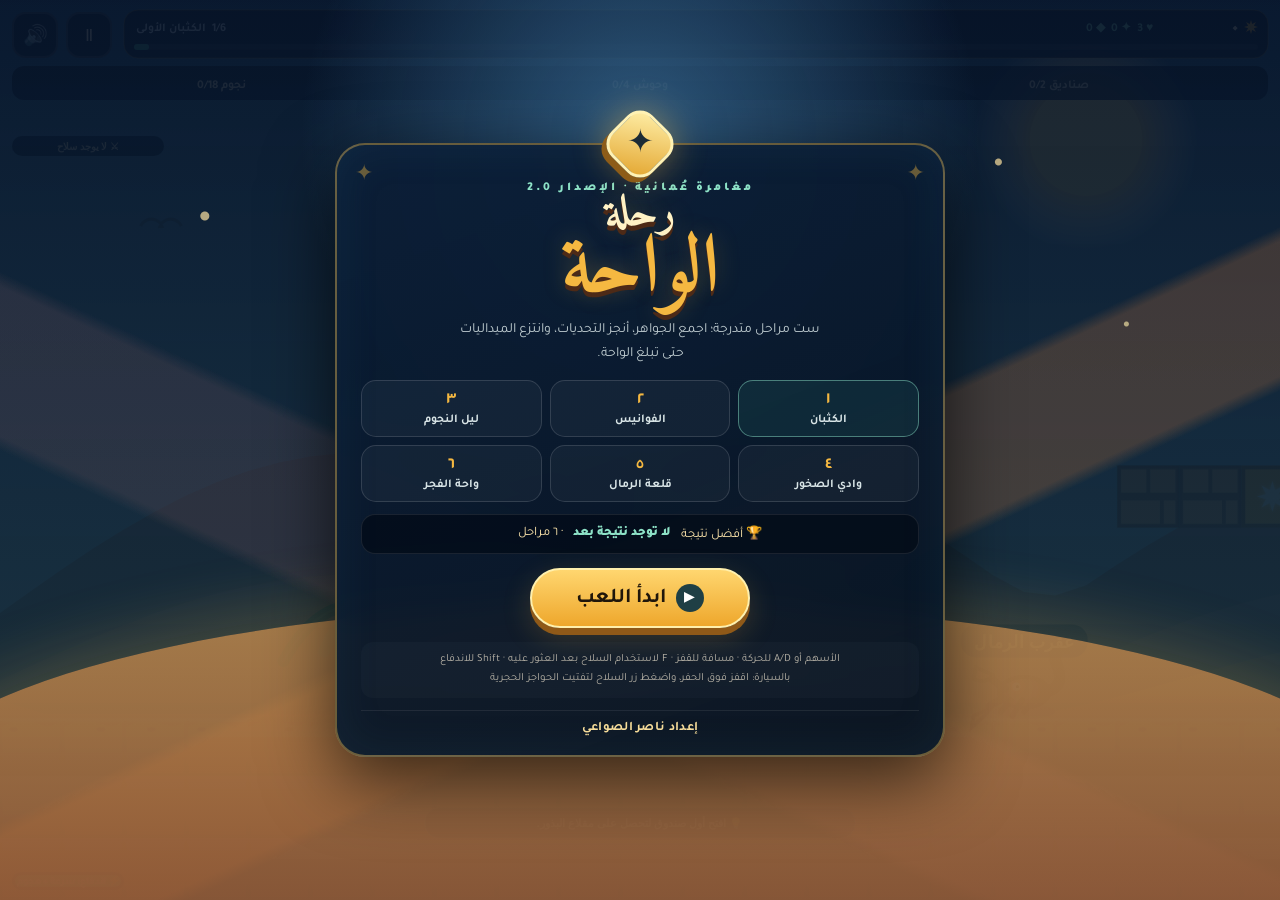
==== commit 54d4bb67: "Add v2.0 sharing metadata" ====
--- a/index.html
+++ b/index.html
@@ -4,6 +4,18 @@
 <meta charset="utf-8">
 <meta name="viewport" content="width=device-width, initial-scale=1, maximum-scale=1, user-scalable=no, viewport-fit=cover">
 <title>رحلة الواحة — لعبة مغامرات عُمانية</title>
+<meta name="description" content="لعبة منصات عربية مجانية من ست مراحل مستوحاة من الصحراء والواحات العُمانية، تعمل على الهاتف والحاسوب.">
+<meta name="theme-color" content="#07111e">
+<link rel="canonical" href="https://saeed-oasis-game.nasseralsawaii.chatgpt.site">
+<meta property="og:type" content="website">
+<meta property="og:locale" content="ar_OM">
+<meta property="og:title" content="رحلة الواحة — ست مراحل عُمانية">
+<meta property="og:description" content="اجمع الجواهر، واجه وحوش الصحراء، واستخدم السيارة والمدفع وبساط الريح حتى تصل إلى الواحة.">
+<meta property="og:url" content="https://saeed-oasis-game.nasseralsawaii.chatgpt.site">
+<meta name="twitter:card" content="summary">
+<meta name="twitter:title" content="رحلة الواحة — لعبة عربية مجانية">
+<meta name="twitter:description" content="مغامرة منصات عربية من ست مراحل، تعمل مباشرة في المتصفح.">
+<script type="application/ld+json">{"@context":"https://schema.org","@type":"VideoGame","name":"رحلة الواحة","alternateName":"Oasis Journey","description":"لعبة منصات عربية من ست مراحل مستوحاة من البيئات العُمانية.","genre":["Platformer","Adventure","Educational"],"gamePlatform":["Web browser","Mobile","Desktop"],"inLanguage":"ar","numberOfPlayers":{"@type":"QuantitativeValue","value":1},"url":"https://saeed-oasis-game.nasseralsawaii.chatgpt.site","author":{"@type":"Person","name":"ناصر الصواعي"}}</script>
 <link rel="preconnect" href="https://fonts.googleapis.com">
 <link rel="preconnect" href="https://fonts.gstatic.com" crossorigin>
 <link href="https://fonts.googleapis.com/css2?family=Amiri:wght@700&family=Tajawal:wght@400;700;900&display=swap" rel="stylesheet">
